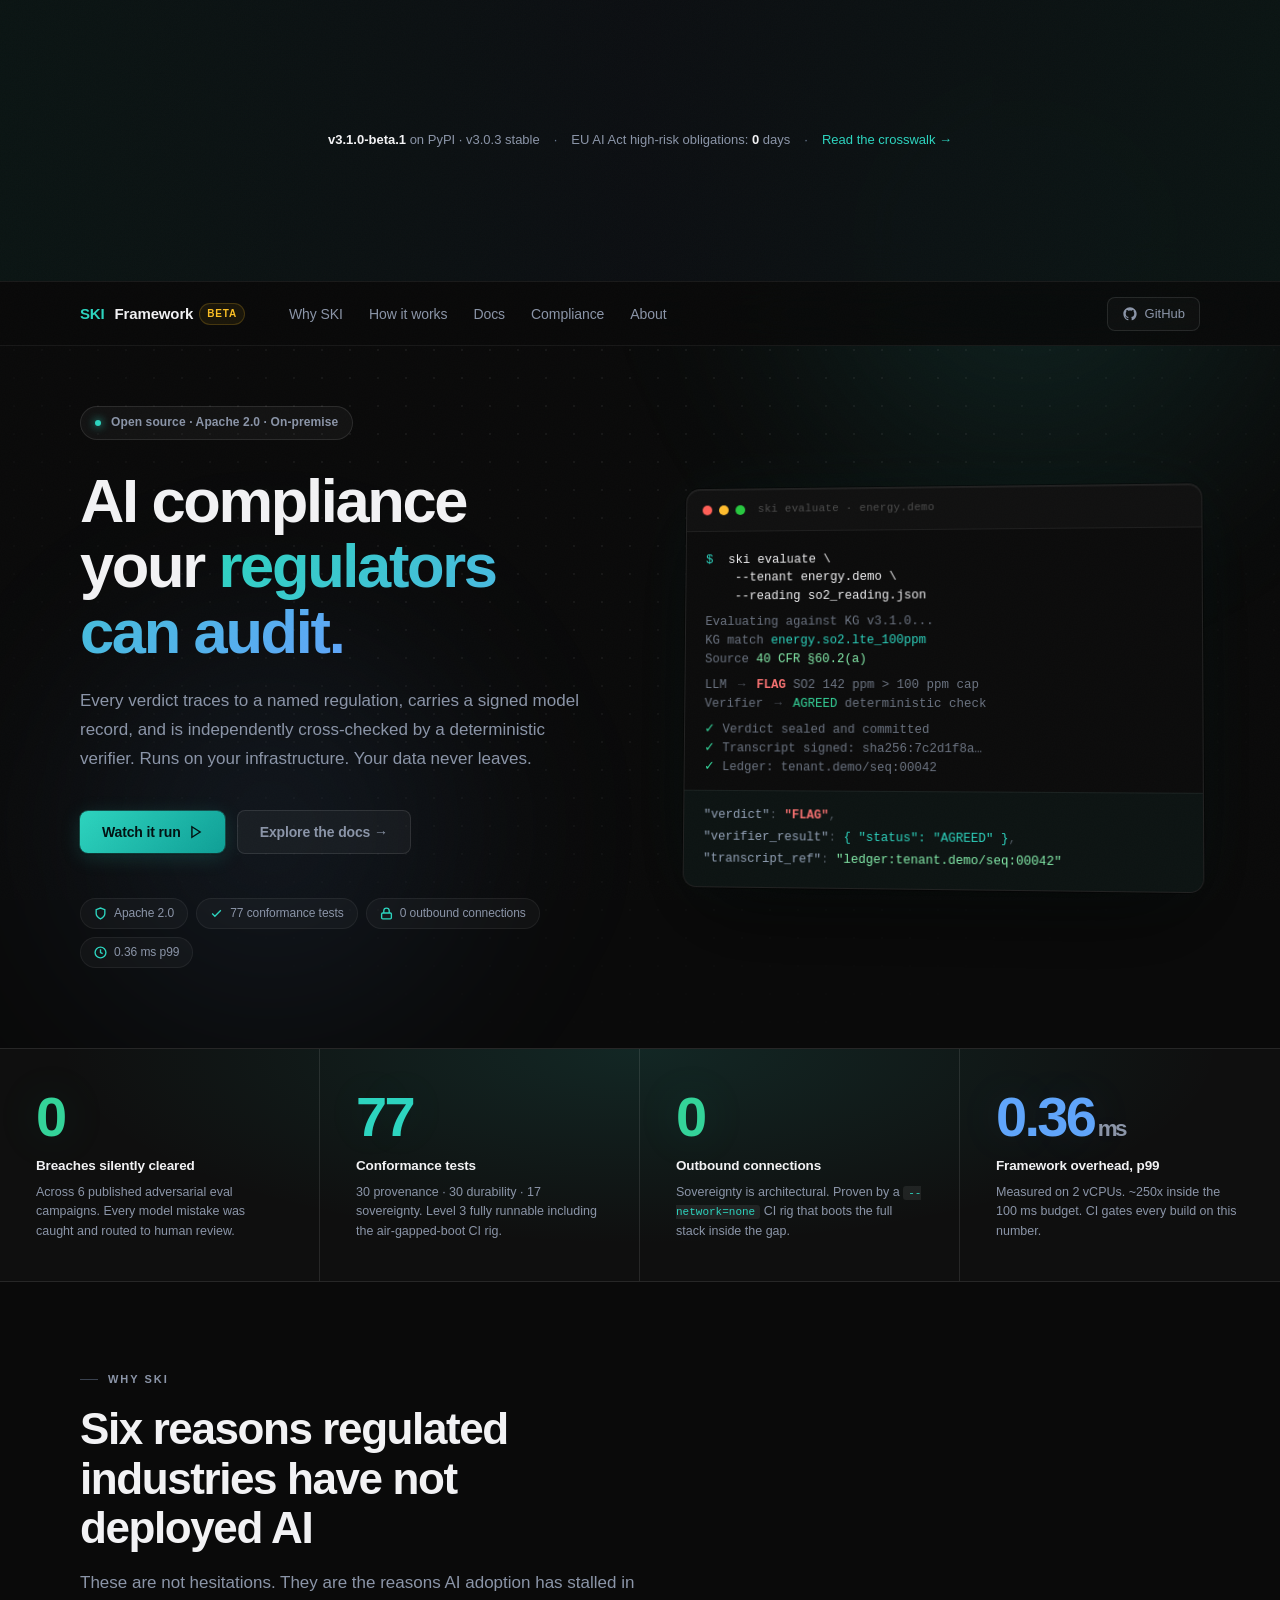
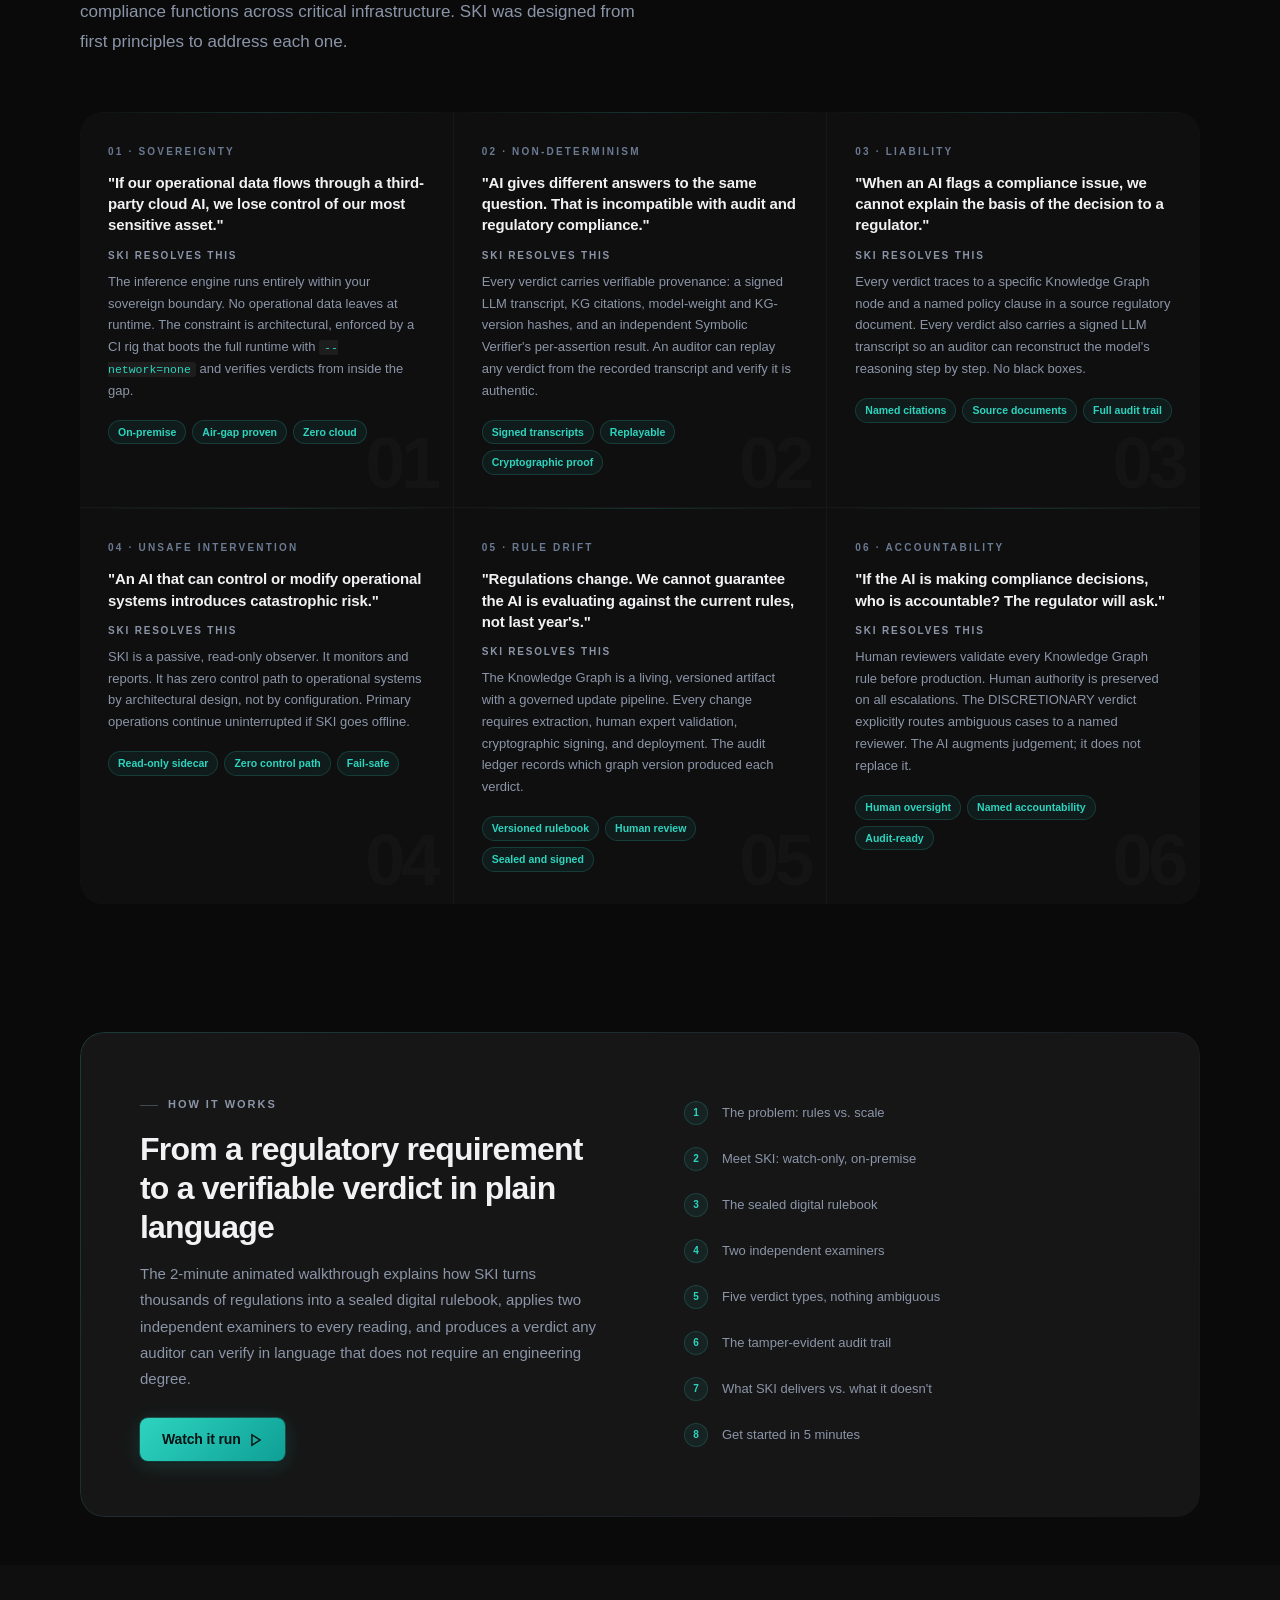
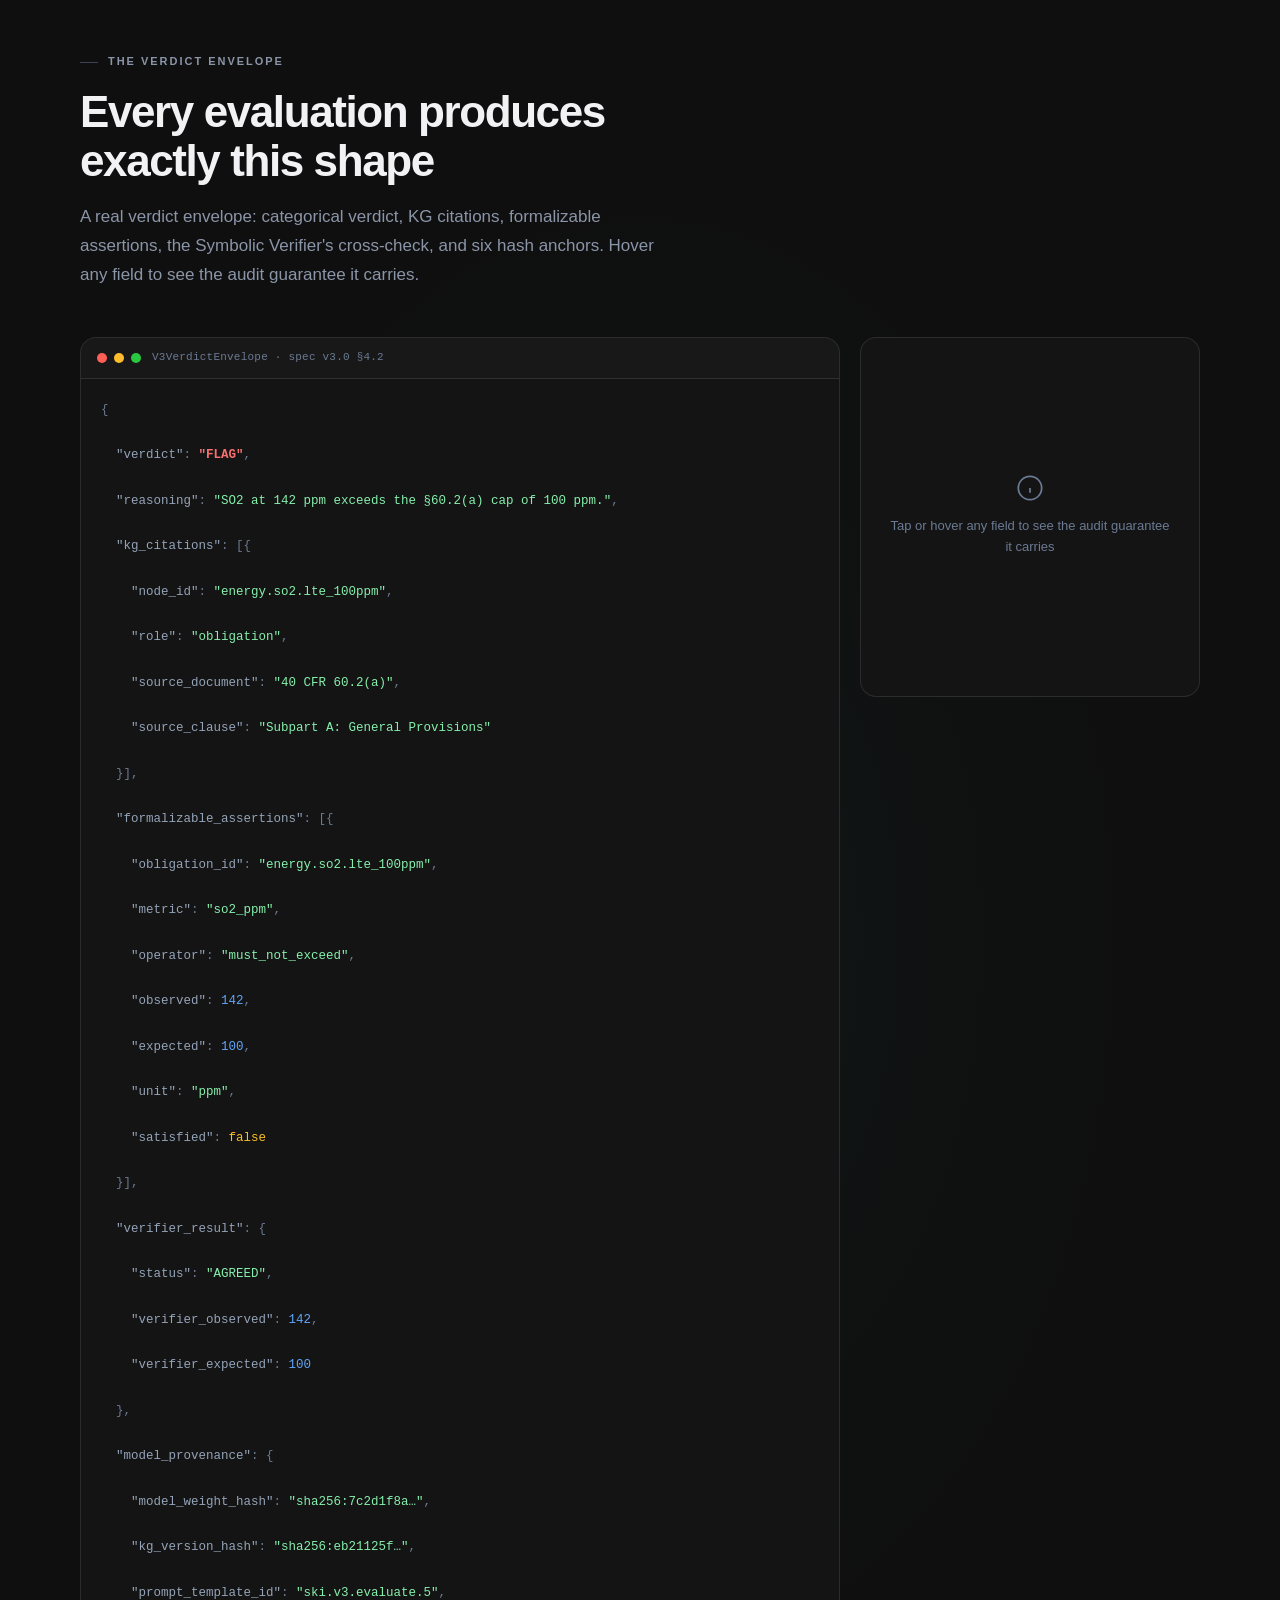
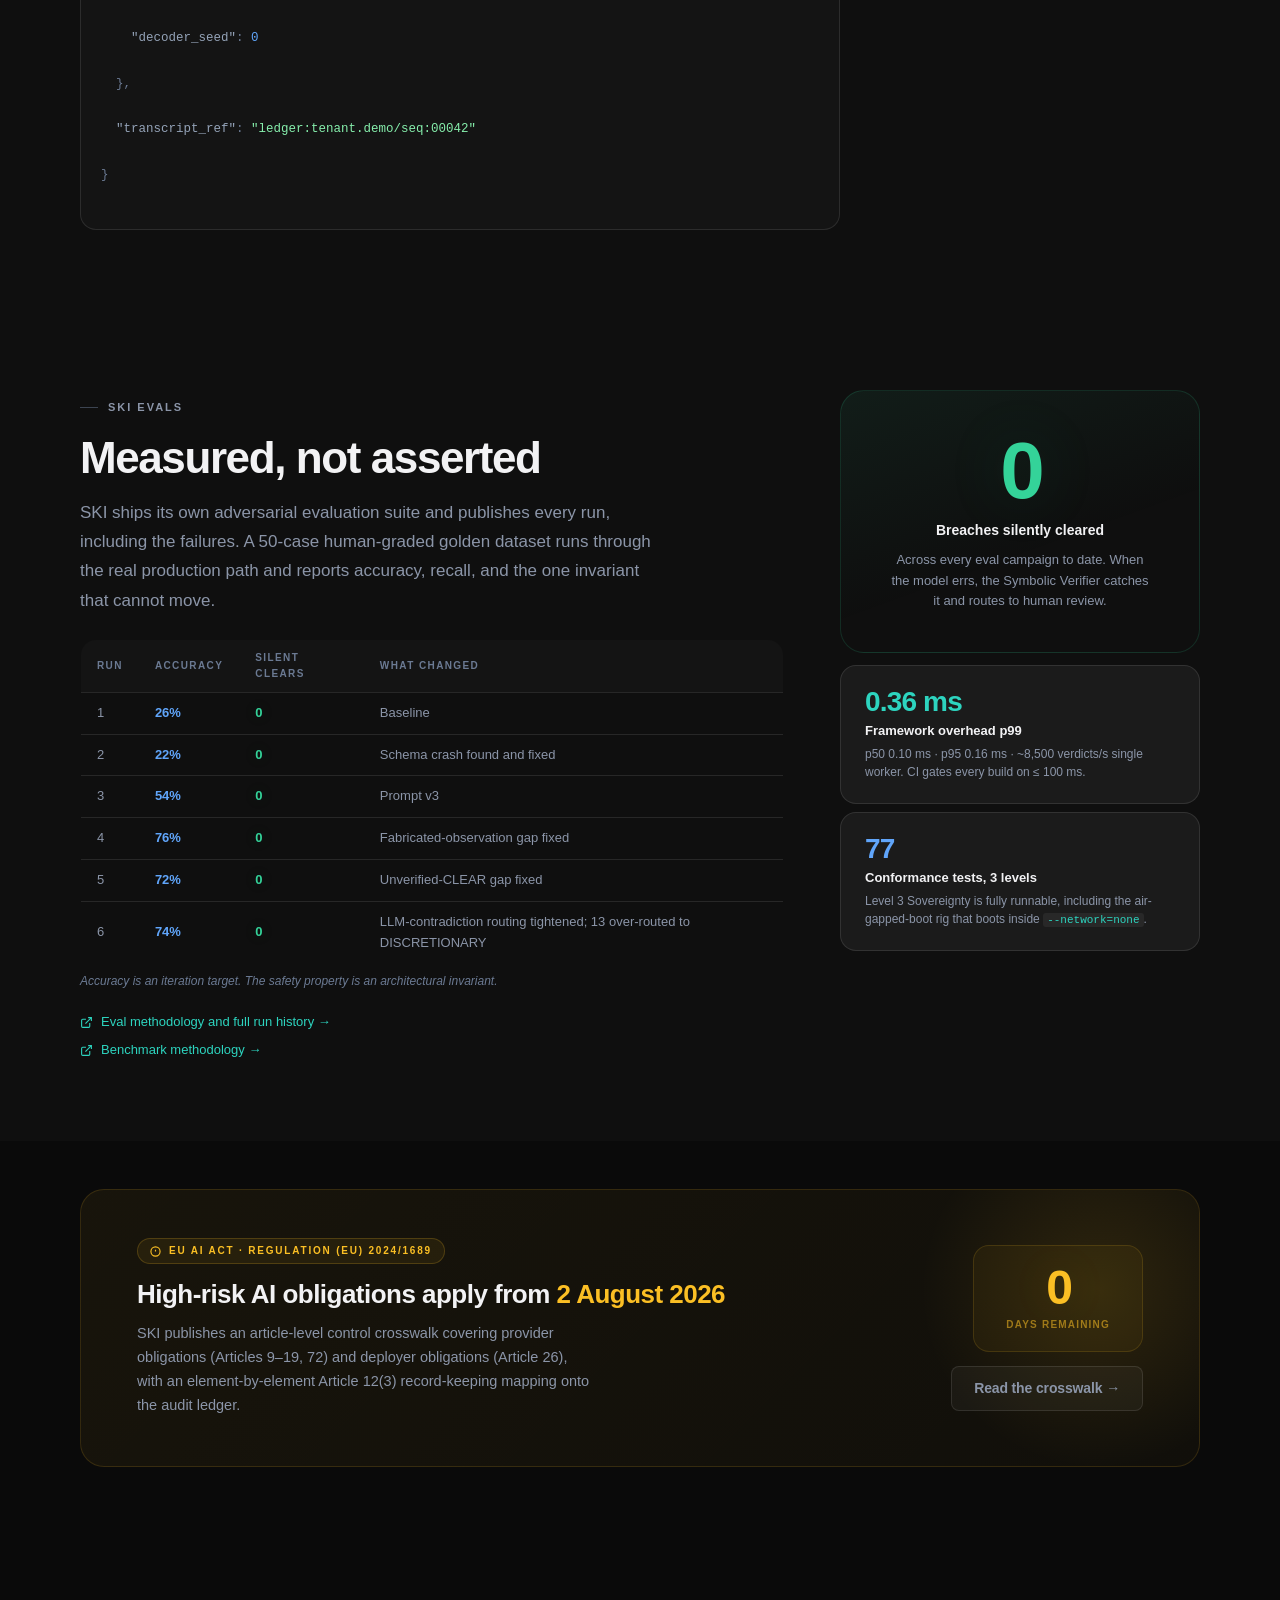
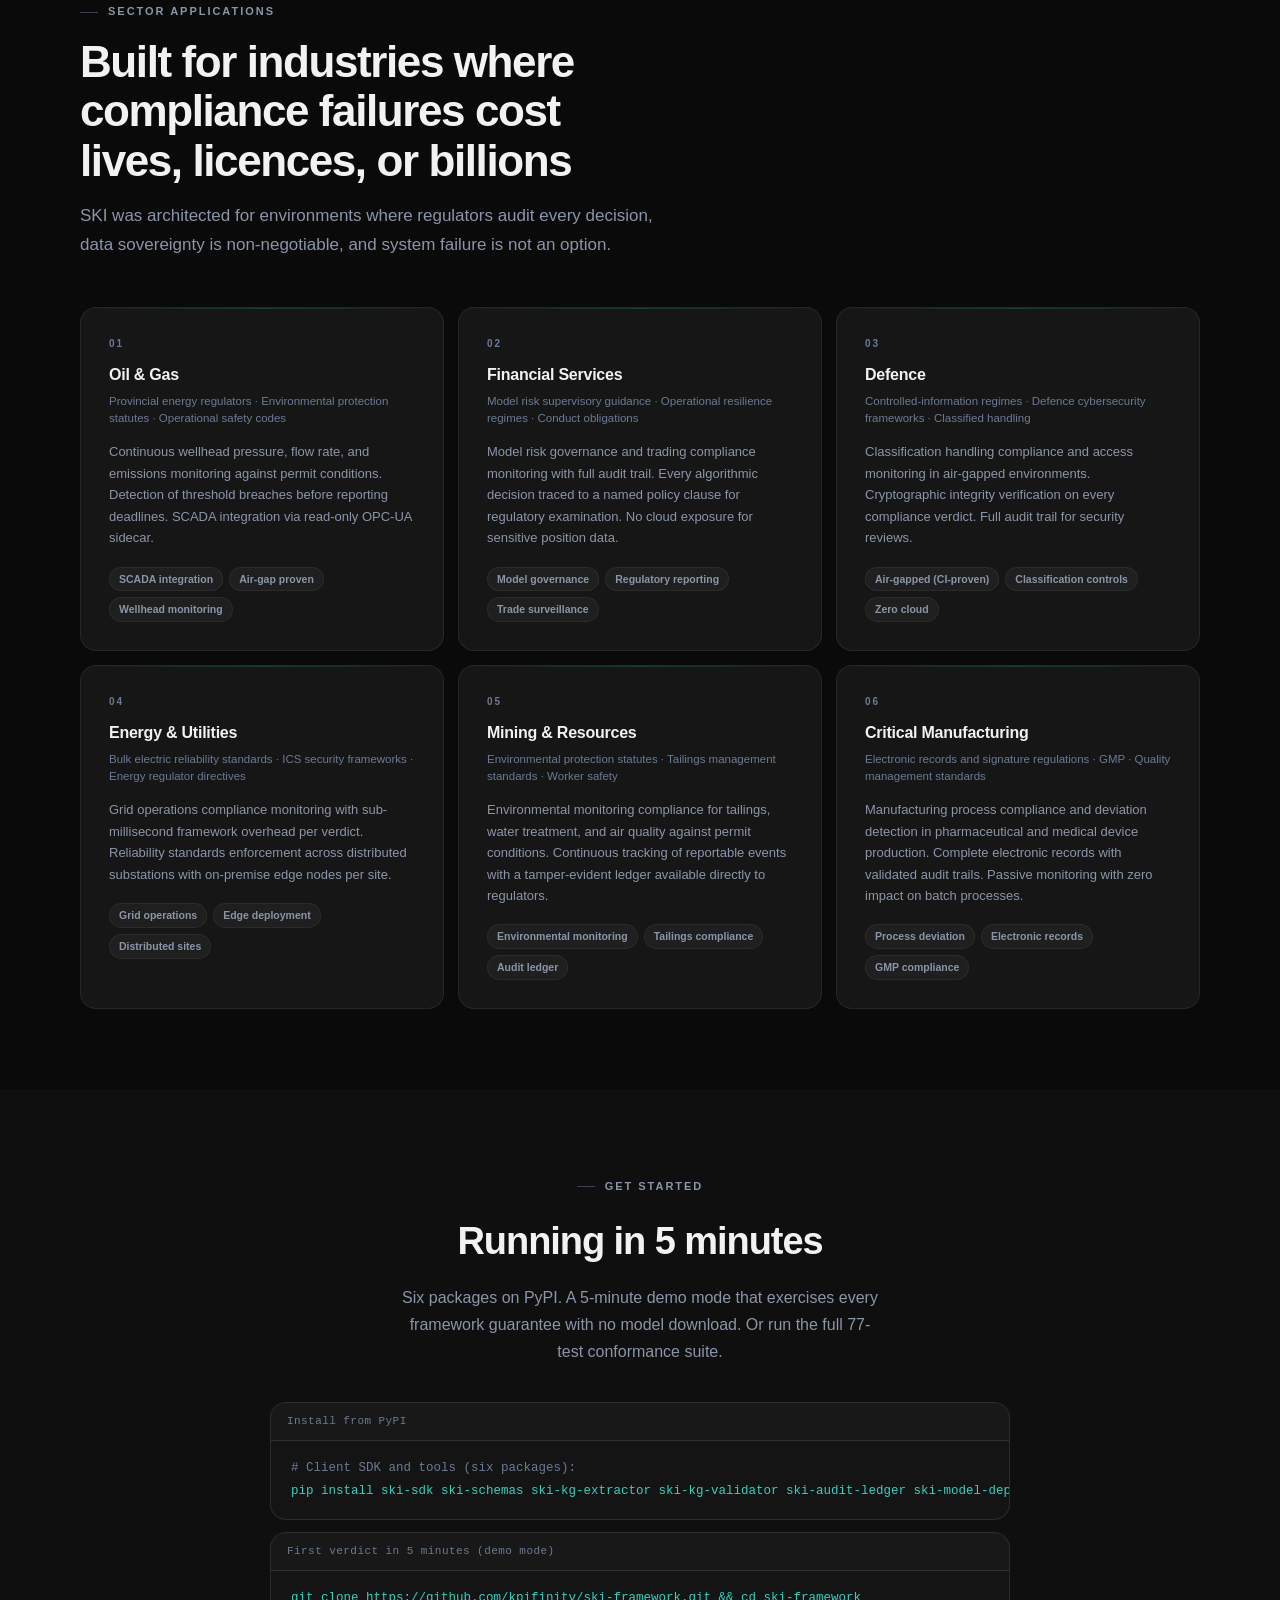
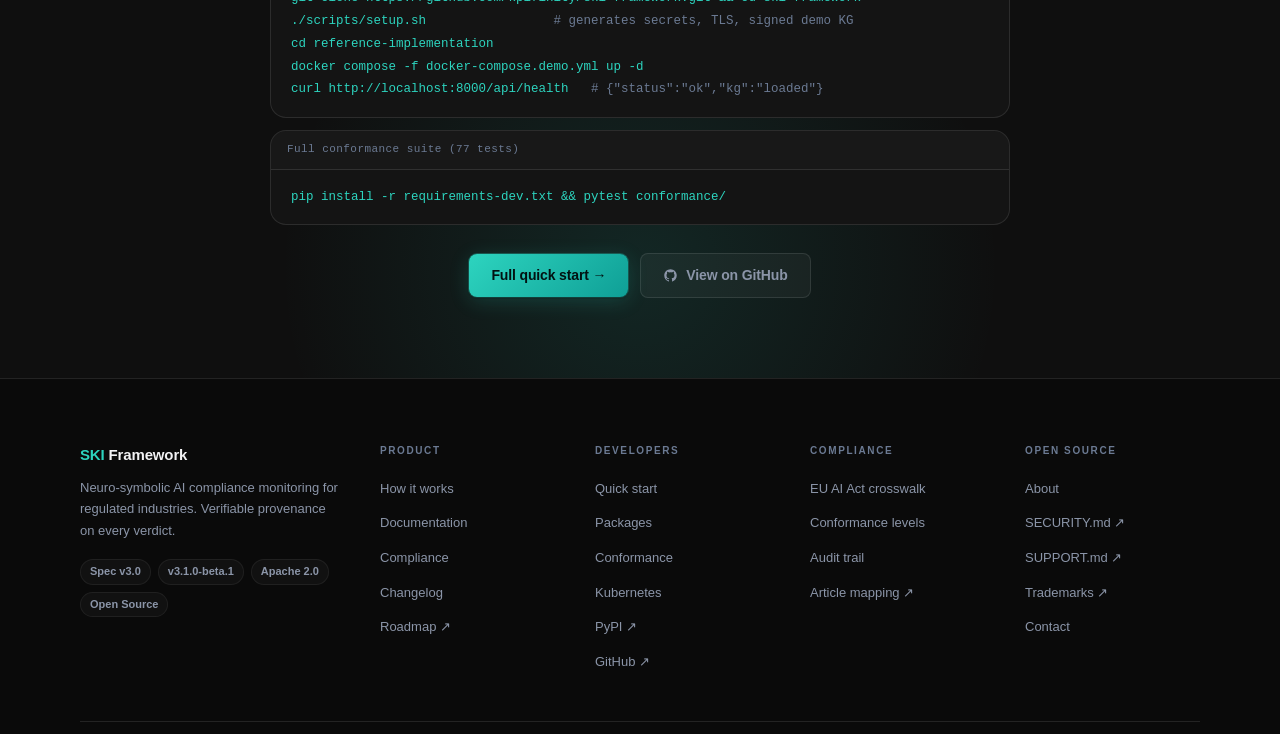
==== index.html @ 4d6c6cea "chore(site): full site refresh 2026-06-16 - Mobile responsiveness: sticky nav, collapsed grids, over" ====
<!DOCTYPE html>
<html lang="en">
<head>
<meta charset="UTF-8">
<meta name="viewport" content="width=device-width, initial-scale=1.0">
<title>SKI Framework · AI Compliance Monitoring Your Regulators Can Audit</title>
<meta name="description" content="SKI gives regulated industries verifiable provenance on every AI verdict. Every decision traces to a named regulation, is independently cross-checked, and is recorded with cryptographic provenance. Open source. No cloud dependency.">
<meta property="og:title" content="SKI Framework · AI Compliance Monitoring Your Regulators Can Audit">
<meta property="og:description" content="Verifiable provenance on every AI verdict. Open source. On-premise. No cloud dependency.">
<meta property="og:type" content="website">
<meta property="og:url" content="https://skiframework.org">
<meta property="og:image" content="https://skiframework.org/assets/images/og.png">
<meta property="og:image:width" content="1200">
<meta property="og:image:height" content="630">
<meta name="twitter:card" content="summary_large_image">
<meta name="twitter:title" content="SKI Framework · AI Compliance Monitoring Your Regulators Can Audit">
<meta name="twitter:description" content="Verifiable provenance on every AI verdict. Open source. On-premise. No cloud dependency.">
<meta name="twitter:image" content="https://skiframework.org/assets/images/og.png">
<link rel="canonical" href="https://skiframework.org/">
<meta name="theme-color" content="#0A0A0A">
<link rel="icon" href="data:image/svg+xml,<svg xmlns='http://www.w3.org/2000/svg' viewBox='0 0 100 100'><rect width='100' height='100' rx='20' fill='%230A0A0A'/><polygon points='50,7 93,50 50,93 7,50' fill='rgba(45,212,191,0.10)' stroke='%232DD4BF' stroke-width='6' stroke-linejoin='round'/><circle cx='50' cy='50' r='19' fill='%232DD4BF'/></svg>">
<link rel="preconnect" href="https://fonts.bunny.net">
<link href="https://fonts.bunny.net/css?family=plus-jakarta-sans:300,400,500,600,700,800,900&display=swap" rel="stylesheet">
<link rel="stylesheet" href="assets/css/styles.css">
<script type="application/ld+json">
{
  "@context": "https://schema.org",
  "@graph": [
    {
      "@type": "WebSite",
      "@id": "https://skiframework.org/#website",
      "url": "https://skiframework.org",
      "name": "SKI Framework",
      "description": "Neuro-symbolic AI compliance monitoring for regulated industries",
      "publisher": { "@id": "https://skiframework.org/#organization" }
    },
    {
      "@type": "Organization",
      "@id": "https://skiframework.org/#organization",
      "name": "KpiFinity Inc.",
      "url": "https://kpifinity.com",
      "email": "hello@skiframework.org",
      "description": "Technology company focused on AI-driven compliance infrastructure for regulated industries.",
      "address": {
        "@type": "PostalAddress",
        "addressLocality": "Calgary",
        "addressRegion": "AB",
        "addressCountry": "CA"
      },
      "sameAs": [
        "https://github.com/kpifinity/ski-framework",
        "https://pypi.org/project/ski-sdk/"
      ]
    },
    {
      "@type": "SoftwareApplication",
      "@id": "https://skiframework.org/#software",
      "name": "SKI Framework",
      "alternateName": "Sovereign Knowledge Intelligence",
      "url": "https://skiframework.org",
      "description": "Neuro-symbolic AI compliance monitoring framework for regulated industries. Every verdict traces to a named regulation, is independently verified by a deterministic Symbolic Verifier, and is recorded with six-anchor cryptographic provenance. On-premise only. Zero outbound connections at runtime.",
      "applicationCategory": "BusinessApplication",
      "applicationSubCategory": "Compliance Monitoring Software",
      "operatingSystem": "Linux",
      "softwareVersion": "3.1.0-beta.1",
      "softwareRequirements": "Docker, Python 3.10+",
      "codeRepository": "https://github.com/kpifinity/ski-framework",
      "downloadUrl": "https://pypi.org/project/ski-sdk/",
      "license": "https://www.apache.org/licenses/LICENSE-2.0",
      "offers": {
        "@type": "Offer",
        "price": "0",
        "priceCurrency": "USD",
        "description": "Open source under Apache 2.0"
      },
      "author": { "@id": "https://skiframework.org/#organization" },
      "maintainer": { "@id": "https://skiframework.org/#organization" },
      "keywords": "AI compliance monitoring, neuro-symbolic AI, EU AI Act compliance, regulated industry AI, on-premise AI, air-gapped AI deployment, cryptographic audit trail, oil and gas compliance monitoring, financial services AI governance, Sovereign Knowledge Intelligence",
      "featureList": [
        "On-premise deployment with zero outbound connections at runtime",
        "CI-proven air-gapped boot with --network=none verification",
        "Neuro-symbolic dual examiner: LLM plus deterministic Symbolic Verifier",
        "Five categorical verdict types: CLEAR, FLAG, DISCRETIONARY, NULL_UNMAPPED, NULL_STALE",
        "Six-anchor cryptographic provenance per verdict (model hash, KG hash, prompt hash, decoder seed, grammar hash)",
        "Tamper-evident append-only audit ledger",
        "LLM-agnostic: Ollama and vLLM backends included",
        "77 conformance tests across three levels",
        "EU AI Act Article 12(3) audit ledger mapping",
        "0.36 ms p99 framework overhead on 2 vCPUs",
        "0 breaches silently cleared across 6 published adversarial eval campaigns"
      ]
    },
    {
      "@type": "WebPage",
      "@id": "https://skiframework.org/#webpage",
      "url": "https://skiframework.org",
      "name": "SKI Framework — AI Compliance Monitoring Your Regulators Can Audit",
      "isPartOf": { "@id": "https://skiframework.org/#website" },
      "about": { "@id": "https://skiframework.org/#software" },
      "breadcrumb": {
        "@type": "BreadcrumbList",
        "itemListElement": [
          { "@type": "ListItem", "position": 1, "item": { "@id": "https://skiframework.org", "name": "Home" } }
        ]
      }
    }
  ]
}
</script>
</head>
<body>
<a href="#main-content" class="skip-link">Skip to main content</a>

<!-- Announcement banner -->
<div class="announce" role="banner">
  <span><strong>v3.1.0-beta.1</strong> on PyPI · v3.0.3 stable</span>
  <span class="announce-sep">·</span>
  <span>EU AI Act high-risk obligations: <strong id="announce-days">48</strong> days</span>
  <span class="announce-sep">·</span>
  <a href="compliance.html#eu-ai-act">Read the crosswalk →</a>
</div>

<!-- Navigation -->
<header>
  <nav class="nav" role="navigation" aria-label="Main navigation">
    <div class="nav-inner">
      <a href="index.html" class="nav-logo" aria-label="SKI Framework home">
        <span class="logo-ski">SKI</span>&nbsp;Framework
        <span class="logo-beta" aria-label="Beta release">beta</span>
      </a>
      <ul class="nav-links" role="list">
        <li><a href="#why">Why SKI</a></li>
        <li><button class="nav-demo-btn" id="nav-demo-trigger" aria-haspopup="dialog">How it works</button></li>
        <li><a href="docs.html">Docs</a></li>
        <li><a href="compliance.html">Compliance</a></li>
        <li><a href="about.html">About</a></li>
      </ul>
      <div class="nav-actions">
        <a href="https://github.com/kpifinity/ski-framework" class="nav-github" target="_blank" rel="noopener" aria-label="View on GitHub">
          <svg width="16" height="16" viewBox="0 0 24 24" fill="currentColor" aria-hidden="true"><path d="M12 2C6.477 2 2 6.477 2 12c0 4.418 2.865 8.166 6.839 9.489.5.092.682-.217.682-.482 0-.237-.009-.866-.013-1.7-2.782.603-3.369-1.342-3.369-1.342-.454-1.155-1.11-1.462-1.11-1.462-.908-.62.069-.608.069-.608 1.003.07 1.531 1.03 1.531 1.03.892 1.529 2.341 1.087 2.91.832.092-.647.35-1.088.636-1.338-2.22-.253-4.555-1.11-4.555-4.943 0-1.091.39-1.984 1.029-2.683-.103-.253-.446-1.27.098-2.647 0 0 .84-.269 2.75 1.025A9.578 9.578 0 0112 6.836c.85.004 1.705.114 2.504.336 1.909-1.294 2.747-1.025 2.747-1.025.546 1.377.203 2.394.1 2.647.64.699 1.028 1.592 1.028 2.683 0 3.842-2.339 4.687-4.566 4.935.359.309.678.919.678 1.852 0 1.336-.012 2.415-.012 2.744 0 .267.18.578.688.48C19.138 20.163 22 16.418 22 12c0-5.523-4.477-10-10-10z"/></svg>
          GitHub
        </a>
        <button class="nav-hamburger" aria-label="Open menu" aria-expanded="false" aria-controls="mobile-nav">
          <span></span><span></span><span></span>
        </button>
      </div>
    </div>
  </nav>
  <div class="nav-mobile" id="mobile-nav" role="dialog" aria-modal="true" aria-label="Mobile navigation">
    <a href="#why">Why SKI</a>
    <button class="nav-demo-btn" id="mobile-demo-trigger" aria-haspopup="dialog">How it works</button>
    <a href="docs.html">Docs</a>
    <a href="compliance.html">Compliance</a>
    <a href="about.html">About</a>
    <a href="https://github.com/kpifinity/ski-framework" target="_blank" rel="noopener">GitHub ↗</a>
  </div>
</header>

<!-- ============================================================
     HERO
     ============================================================ -->
<section class="hero" id="main-content">
  <div class="hero-orb-1" aria-hidden="true"></div>
  <div class="hero-orb-2" aria-hidden="true"></div>
  <div class="hero-inner">

    <!-- Left: copy -->
    <div class="hero-left">
      <div class="hero-eyebrow fade-up">
        <span class="eyebrow-dot" aria-hidden="true"></span>
        Open source · Apache 2.0 · On-premise
      </div>
      <h1 class="fade-up d1">AI compliance<br>your <em>regulators<br>can audit.</em></h1>
      <p class="hero-sub fade-up d2">
        Every verdict traces to a named regulation, carries a signed model record,
        and is independently cross-checked by a deterministic verifier.
        Runs on your infrastructure. Your data never leaves.
      </p>
      <div class="hero-ctas fade-up d3">
        <button class="btn btn-primary" id="hero-demo-trigger" aria-haspopup="dialog">
          Watch it run
          <svg width="14" height="14" viewBox="0 0 24 24" fill="none" stroke="currentColor" stroke-width="2.5" aria-hidden="true"><path d="M5 3l14 9-14 9V3z"/></svg>
        </button>
        <a href="docs.html#quick-start" class="btn btn-secondary">Explore the docs →</a>
      </div>
      <div class="hero-trust fade-up d3">
        <div class="trust-item">
          <svg width="13" height="13" viewBox="0 0 24 24" fill="none" stroke="currentColor" stroke-width="2.5" aria-hidden="true"><path d="M12 22s8-4 8-10V5l-8-3-8 3v7c0 6 8 10 8 10z"/></svg>
          Apache 2.0
        </div>
        <div class="trust-item">
          <svg width="13" height="13" viewBox="0 0 24 24" fill="none" stroke="currentColor" stroke-width="2.5" aria-hidden="true"><polyline points="20 6 9 17 4 12"/></svg>
          77 conformance tests
        </div>
        <div class="trust-item">
          <svg width="13" height="13" viewBox="0 0 24 24" fill="none" stroke="currentColor" stroke-width="2.5" aria-hidden="true"><rect x="3" y="11" width="18" height="11" rx="2"/><path d="M7 11V7a5 5 0 0110 0v4"/></svg>
          0 outbound connections
        </div>
        <div class="trust-item">
          <svg width="13" height="13" viewBox="0 0 24 24" fill="none" stroke="currentColor" stroke-width="2.5" aria-hidden="true"><circle cx="12" cy="12" r="10"/><path d="M12 6v6l4 2"/></svg>
          0.36 ms p99
        </div>
      </div>
    </div>

    <!-- Right: live terminal mockup -->
    <div class="hero-right fade-up d2" aria-hidden="true">
      <div class="hero-terminal">
        <div class="term-bar">
          <span class="term-dot r"></span>
          <span class="term-dot y"></span>
          <span class="term-dot g"></span>
          <span class="term-title">ski evaluate · energy.demo</span>
        </div>
        <div class="term-body">
          <span class="t-line"><span class="t-prompt">$</span> <span class="t-cmd">ski evaluate \</span></span>
          <span class="t-line">&nbsp;&nbsp;&nbsp;&nbsp;<span class="t-cmd">--tenant energy.demo \</span></span>
          <span class="t-line">&nbsp;&nbsp;&nbsp;&nbsp;<span class="t-cmd">--reading so2_reading.json</span></span>
          <span class="t-blank"></span>
          <span class="t-line"><span class="t-dim">  Evaluating against KG v3.1.0...</span></span>
          <span class="t-line"><span class="t-dim">  KG match  </span><span class="t-teal">energy.so2.lte_100ppm</span></span>
          <span class="t-line"><span class="t-dim">  Source    </span><span class="t-str">40 CFR §60.2(a)</span></span>
          <span class="t-blank"></span>
          <span class="t-line"><span class="t-dim">  LLM       </span><span class="t-arr">→</span><span class="t-flag"> FLAG</span><span class="t-dim">  SO2 142 ppm &gt; 100 ppm cap</span></span>
          <span class="t-line"><span class="t-dim">  Verifier  </span><span class="t-arr">→</span><span class="t-ok"> AGREED</span><span class="t-dim"> deterministic check</span></span>
          <span class="t-blank"></span>
          <span class="t-line"><span class="t-ok">✓</span><span class="t-dim"> Verdict sealed and committed</span></span>
          <span class="t-line"><span class="t-ok">✓</span><span class="t-dim"> Transcript signed: sha256:7c2d1f8a…</span></span>
          <span class="t-line"><span class="t-ok">✓</span><span class="t-dim"> Ledger: tenant.demo/seq:00042</span></span>
        </div>
        <div class="term-verdict">
          <span class="tv-line"><span class="tv-key">"verdict"</span><span class="tv-punc">:&nbsp;</span><span class="tv-flag">"FLAG"</span><span class="tv-punc">,</span></span>
          <span class="tv-line"><span class="tv-key">"verifier_result"</span><span class="tv-punc">:&nbsp;</span><span class="tv-obj">{ "status": "AGREED" }</span><span class="tv-punc">,</span></span>
          <span class="tv-line"><span class="tv-key">"transcript_ref"</span><span class="tv-punc">:&nbsp;</span><span class="tv-str">"ledger:tenant.demo/seq:00042"</span></span>
        </div>
      </div>
    </div>

  </div>
</section>

<!-- ============================================================
     STATS BAND
     ============================================================ -->
<section class="stats" aria-label="Key metrics">
  <div class="stats-grid">
    <div class="stat-item" data-reveal data-delay="1">
      <span class="stat-num c-green">0</span>
      <div class="stat-label">Breaches silently cleared</div>
      <div class="stat-desc">Across 6 published adversarial eval campaigns. Every model mistake was caught and routed to human review.</div>
    </div>
    <div class="stat-item" data-reveal data-delay="2">
      <span class="stat-num c-teal">77</span>
      <div class="stat-label">Conformance tests</div>
      <div class="stat-desc">30 provenance · 30 durability · 17 sovereignty. Level 3 fully runnable including the air-gapped-boot CI rig.</div>
    </div>
    <div class="stat-item" data-reveal data-delay="3">
      <span class="stat-num c-green">0</span>
      <div class="stat-label">Outbound connections</div>
      <div class="stat-desc">Sovereignty is architectural. Proven by a <code>--network=none</code> CI rig that boots the full stack inside the gap.</div>
    </div>
    <div class="stat-item" data-reveal data-delay="4">
      <span class="stat-num c-blue">0.36<span style="font-size:0.4em;font-weight:700;color:var(--text-2)"> ms</span></span>
      <div class="stat-label">Framework overhead, p99</div>
      <div class="stat-desc">Measured on 2 vCPUs. ~250x inside the 100 ms budget. CI gates every build on this number.</div>
    </div>
  </div>
</section>

<!-- ============================================================
     PROBLEM SECTION
     ============================================================ -->
<section class="section" id="why">
  <div class="container">
    <div class="section-label" data-reveal>Why SKI</div>
    <h2 class="section-title" data-reveal data-delay="1">Six reasons regulated industries have not deployed AI</h2>
    <p class="section-sub" data-reveal data-delay="2">These are not hesitations. They are the reasons AI adoption has stalled in compliance functions across critical infrastructure. SKI was designed from first principles to address each one.</p>
    <div class="problems-grid" role="list">

      <div class="problem-card" data-reveal data-delay="1" role="listitem" data-num="01">
        <div class="problem-num">01 · SOVEREIGNTY</div>
        <div class="problem-q">"If our operational data flows through a third-party cloud AI, we lose control of our most sensitive asset."</div>
        <div class="problem-a-label">SKI resolves this</div>
        <p class="problem-a">The inference engine runs entirely within your sovereign boundary. No operational data leaves at runtime. The constraint is architectural, enforced by a CI rig that boots the full runtime with <code>--network=none</code> and verifies verdicts from inside the gap.</p>
        <div class="problem-tags">
          <span class="problem-tag">On-premise</span>
          <span class="problem-tag">Air-gap proven</span>
          <span class="problem-tag">Zero cloud</span>
        </div>
      </div>

      <div class="problem-card" data-reveal data-delay="2" role="listitem" data-num="02">
        <div class="problem-num">02 · NON-DETERMINISM</div>
        <div class="problem-q">"AI gives different answers to the same question. That is incompatible with audit and regulatory compliance."</div>
        <div class="problem-a-label">SKI resolves this</div>
        <p class="problem-a">Every verdict carries verifiable provenance: a signed LLM transcript, KG citations, model-weight and KG-version hashes, and an independent Symbolic Verifier's per-assertion result. An auditor can replay any verdict from the recorded transcript and verify it is authentic.</p>
        <div class="problem-tags">
          <span class="problem-tag">Signed transcripts</span>
          <span class="problem-tag">Replayable</span>
          <span class="problem-tag">Cryptographic proof</span>
        </div>
      </div>

      <div class="problem-card" data-reveal data-delay="3" role="listitem" data-num="03">
        <div class="problem-num">03 · LIABILITY</div>
        <div class="problem-q">"When an AI flags a compliance issue, we cannot explain the basis of the decision to a regulator."</div>
        <div class="problem-a-label">SKI resolves this</div>
        <p class="problem-a">Every verdict traces to a specific Knowledge Graph node and a named policy clause in a source regulatory document. Every verdict also carries a signed LLM transcript so an auditor can reconstruct the model's reasoning step by step. No black boxes.</p>
        <div class="problem-tags">
          <span class="problem-tag">Named citations</span>
          <span class="problem-tag">Source documents</span>
          <span class="problem-tag">Full audit trail</span>
        </div>
      </div>

      <div class="problem-card" data-reveal data-delay="4" role="listitem" data-num="04">
        <div class="problem-num">04 · UNSAFE INTERVENTION</div>
        <div class="problem-q">"An AI that can control or modify operational systems introduces catastrophic risk."</div>
        <div class="problem-a-label">SKI resolves this</div>
        <p class="problem-a">SKI is a passive, read-only observer. It monitors and reports. It has zero control path to operational systems by architectural design, not by configuration. Primary operations continue uninterrupted if SKI goes offline.</p>
        <div class="problem-tags">
          <span class="problem-tag">Read-only sidecar</span>
          <span class="problem-tag">Zero control path</span>
          <span class="problem-tag">Fail-safe</span>
        </div>
      </div>

      <div class="problem-card" data-reveal data-delay="1" role="listitem" data-num="05">
        <div class="problem-num">05 · RULE DRIFT</div>
        <div class="problem-q">"Regulations change. We cannot guarantee the AI is evaluating against the current rules, not last year's."</div>
        <div class="problem-a-label">SKI resolves this</div>
        <p class="problem-a">The Knowledge Graph is a living, versioned artifact with a governed update pipeline. Every change requires extraction, human expert validation, cryptographic signing, and deployment. The audit ledger records which graph version produced each verdict.</p>
        <div class="problem-tags">
          <span class="problem-tag">Versioned rulebook</span>
          <span class="problem-tag">Human review</span>
          <span class="problem-tag">Sealed and signed</span>
        </div>
      </div>

      <div class="problem-card" data-reveal data-delay="2" role="listitem" data-num="06">
        <div class="problem-num">06 · ACCOUNTABILITY</div>
        <div class="problem-q">"If the AI is making compliance decisions, who is accountable? The regulator will ask."</div>
        <div class="problem-a-label">SKI resolves this</div>
        <p class="problem-a">Human reviewers validate every Knowledge Graph rule before production. Human authority is preserved on all escalations. The DISCRETIONARY verdict explicitly routes ambiguous cases to a named reviewer. The AI augments judgement; it does not replace it.</p>
        <div class="problem-tags">
          <span class="problem-tag">Human oversight</span>
          <span class="problem-tag">Named accountability</span>
          <span class="problem-tag">Audit-ready</span>
        </div>
      </div>

    </div>
  </div>
</section>

<!-- ============================================================
     HOW IT WORKS TEASER
     ============================================================ -->
<section class="section-sm">
  <div class="container">
    <div class="how-teaser">
      <div class="how-teaser-text">
        <div class="section-label">How it works</div>
        <h2>From a regulatory requirement to a verifiable verdict in plain language</h2>
        <p>The 2-minute animated walkthrough explains how SKI turns thousands of regulations into a sealed digital rulebook, applies two independent examiners to every reading, and produces a verdict any auditor can verify in language that does not require an engineering degree.</p>
        <button class="btn btn-primary" id="section-demo-trigger" aria-haspopup="dialog">
          Watch it run
          <svg width="14" height="14" viewBox="0 0 24 24" fill="none" stroke="currentColor" stroke-width="2.5" aria-hidden="true"><path d="M5 3l14 9-14 9V3z"/></svg>
        </button>
      </div>
      <div class="how-steps" aria-label="8-step walkthrough overview">
        <div class="how-step"><div class="how-step-n" aria-hidden="true">1</div> The problem: rules vs. scale</div>
        <div class="how-step"><div class="how-step-n" aria-hidden="true">2</div> Meet SKI: watch-only, on-premise</div>
        <div class="how-step"><div class="how-step-n" aria-hidden="true">3</div> The sealed digital rulebook</div>
        <div class="how-step"><div class="how-step-n" aria-hidden="true">4</div> Two independent examiners</div>
        <div class="how-step"><div class="how-step-n" aria-hidden="true">5</div> Five verdict types, nothing ambiguous</div>
        <div class="how-step"><div class="how-step-n" aria-hidden="true">6</div> The tamper-evident audit trail</div>
        <div class="how-step"><div class="how-step-n" aria-hidden="true">7</div> What SKI delivers vs. what it doesn't</div>
        <div class="how-step"><div class="how-step-n" aria-hidden="true">8</div> Get started in 5 minutes</div>
      </div>
    </div>
  </div>
</section>

<!-- ============================================================
     VERDICT ENVELOPE DEMO
     ============================================================ -->
<section class="section envelope" id="envelope">
  <div class="container">
    <div class="section-label" data-reveal>The verdict envelope</div>
    <h2 class="section-title" data-reveal data-delay="1">Every evaluation produces exactly this shape</h2>
    <p class="section-sub" style="margin-bottom:48px">A real verdict envelope: categorical verdict, KG citations, formalizable assertions, the Symbolic Verifier's cross-check, and six hash anchors. Hover any field to see the audit guarantee it carries.</p>

    <div class="envelope-inner">
      <div class="envelope-code" role="region" aria-label="Interactive verdict envelope. Hover fields for details.">
        <div class="envelope-code-header">
          <div class="env-dot env-dot-r" aria-hidden="true"></div>
          <div class="env-dot env-dot-y" aria-hidden="true"></div>
          <div class="env-dot env-dot-g" aria-hidden="true"></div>
          <span class="envelope-code-title">V3VerdictEnvelope · spec v3.0 §4.2</span>
        </div>
        <pre role="presentation"><code
><span class="ef" data-field="verdict"><span class="punct">{</span></span>
<span class="ef" data-field="verdict">  <span class="k">"verdict"</span><span class="punct">:</span> <span class="v-flag">"FLAG"</span><span class="punct">,</span></span>
<span class="ef" data-field="reasoning">  <span class="k">"reasoning"</span><span class="punct">:</span> <span class="v-str">"SO2 at 142 ppm exceeds the §60.2(a) cap of 100 ppm."</span><span class="punct">,</span></span>
<span class="ef" data-field="kg_citations">  <span class="k">"kg_citations"</span><span class="punct">:</span> <span class="punct">[{</span></span>
<span class="ef" data-field="kg_citations">    <span class="k">"node_id"</span><span class="punct">:</span> <span class="v-str">"energy.so2.lte_100ppm"</span><span class="punct">,</span></span>
<span class="ef" data-field="kg_citations">    <span class="k">"role"</span><span class="punct">:</span> <span class="v-str">"obligation"</span><span class="punct">,</span></span>
<span class="ef" data-field="kg_citations">    <span class="k">"source_document"</span><span class="punct">:</span> <span class="v-str">"40 CFR 60.2(a)"</span><span class="punct">,</span></span>
<span class="ef" data-field="kg_citations">    <span class="k">"source_clause"</span><span class="punct">:</span> <span class="v-str">"Subpart A: General Provisions"</span></span>
<span class="ef" data-field="kg_citations">  <span class="punct">}],</span></span>
<span class="ef" data-field="formalizable_assertions">  <span class="k">"formalizable_assertions"</span><span class="punct">:</span> <span class="punct">[{</span></span>
<span class="ef" data-field="formalizable_assertions">    <span class="k">"obligation_id"</span><span class="punct">:</span> <span class="v-str">"energy.so2.lte_100ppm"</span><span class="punct">,</span></span>
<span class="ef" data-field="formalizable_assertions">    <span class="k">"metric"</span><span class="punct">:</span> <span class="v-str">"so2_ppm"</span><span class="punct">,</span></span>
<span class="ef" data-field="formalizable_assertions">    <span class="k">"operator"</span><span class="punct">:</span> <span class="v-str">"must_not_exceed"</span><span class="punct">,</span></span>
<span class="ef" data-field="formalizable_assertions">    <span class="k">"observed"</span><span class="punct">:</span> <span class="v-num">142</span><span class="punct">,</span></span>
<span class="ef" data-field="formalizable_assertions">    <span class="k">"expected"</span><span class="punct">:</span> <span class="v-num">100</span><span class="punct">,</span></span>
<span class="ef" data-field="formalizable_assertions">    <span class="k">"unit"</span><span class="punct">:</span> <span class="v-str">"ppm"</span><span class="punct">,</span></span>
<span class="ef" data-field="formalizable_assertions">    <span class="k">"satisfied"</span><span class="punct">:</span> <span class="v-bool">false</span></span>
<span class="ef" data-field="formalizable_assertions">  <span class="punct">}],</span></span>
<span class="ef" data-field="verifier_result">  <span class="k">"verifier_result"</span><span class="punct">:</span> <span class="punct">{</span></span>
<span class="ef" data-field="verifier_result">    <span class="k">"status"</span><span class="punct">:</span> <span class="v-str">"AGREED"</span><span class="punct">,</span></span>
<span class="ef" data-field="verifier_result">    <span class="k">"verifier_observed"</span><span class="punct">:</span> <span class="v-num">142</span><span class="punct">,</span></span>
<span class="ef" data-field="verifier_result">    <span class="k">"verifier_expected"</span><span class="punct">:</span> <span class="v-num">100</span></span>
<span class="ef" data-field="verifier_result">  <span class="punct">},</span></span>
<span class="ef" data-field="model_provenance">  <span class="k">"model_provenance"</span><span class="punct">:</span> <span class="punct">{</span></span>
<span class="ef" data-field="model_provenance">    <span class="k">"model_weight_hash"</span><span class="punct">:</span> <span class="v-str">"sha256:7c2d1f8a…"</span><span class="punct">,</span></span>
<span class="ef" data-field="model_provenance">    <span class="k">"kg_version_hash"</span><span class="punct">:</span> <span class="v-str">"sha256:eb21125f…"</span><span class="punct">,</span></span>
<span class="ef" data-field="model_provenance">    <span class="k">"prompt_template_id"</span><span class="punct">:</span> <span class="v-str">"ski.v3.evaluate.5"</span><span class="punct">,</span></span>
<span class="ef" data-field="model_provenance">    <span class="k">"decoder_seed"</span><span class="punct">:</span> <span class="v-num">0</span></span>
<span class="ef" data-field="model_provenance">  <span class="punct">},</span></span>
<span class="ef" data-field="transcript_ref">  <span class="k">"transcript_ref"</span><span class="punct">:</span> <span class="v-str">"ledger:tenant.demo/seq:00042"</span></span>
<span class="ef"><span class="punct">}</span></span>
</code></pre>
      </div>

      <div class="envelope-panel">
        <div class="envelope-panel-inner">
          <div class="envelope-panel-default" aria-live="polite">
            <svg width="28" height="28" viewBox="0 0 24 24" fill="none" stroke="currentColor" stroke-width="1.5" style="color:var(--text-3)" aria-hidden="true"><circle cx="12" cy="12" r="10"/><path d="M12 16v-4m0-4h.01"/></svg>
            <span>Tap or hover any field to see the audit guarantee it carries</span>
          </div>
        </div>
      </div>
    </div>
  </div>
</section>

<!-- ============================================================
     MEASURED, NOT ASSERTED
     ============================================================ -->
<section class="section measured" id="measured">
  <div class="container">
    <div class="measured-grid">
      <div class="measured-text">
        <div class="section-label" data-reveal>SKI Evals</div>
        <h2 class="section-title" data-reveal data-delay="1">Measured, not asserted</h2>
        <p class="section-sub">SKI ships its own adversarial evaluation suite and publishes every run, including the failures. A 50-case human-graded golden dataset runs through the real production path and reports accuracy, recall, and the one invariant that cannot move.</p>
        <table class="eval-table" aria-label="Evaluation campaign results">
          <thead>
            <tr>
              <th>Run</th>
              <th>Accuracy</th>
              <th>Silent clears</th>
              <th>What changed</th>
            </tr>
          </thead>
          <tbody>
            <tr><td>1</td><td class="acc">26%</td><td class="zero">0</td><td class="fix">Baseline</td></tr>
            <tr><td>2</td><td class="acc">22%</td><td class="zero">0</td><td class="fix">Schema crash found and fixed</td></tr>
            <tr><td>3</td><td class="acc">54%</td><td class="zero">0</td><td class="fix">Prompt v3</td></tr>
            <tr><td>4</td><td class="acc">76%</td><td class="zero">0</td><td class="fix">Fabricated-observation gap fixed</td></tr>
            <tr><td>5</td><td class="acc">72%</td><td class="zero">0</td><td class="fix">Unverified-CLEAR gap fixed</td></tr>
            <tr><td>6</td><td class="acc">74%</td><td class="zero">0</td><td class="fix">LLM-contradiction routing tightened; 13 over-routed to DISCRETIONARY</td></tr>
          </tbody>
        </table>
        <p style="font-size:12px;color:var(--text-3);margin-top:8px;font-style:italic;">Accuracy is an iteration target. The safety property is an architectural invariant.</p>
        <div class="mlinks">
          <a href="https://github.com/kpifinity/ski-framework/blob/main/docs/evals.md" target="_blank" rel="noopener" class="mlink">
            <svg width="13" height="13" viewBox="0 0 24 24" fill="none" stroke="currentColor" stroke-width="2" aria-hidden="true"><path d="M18 13v6a2 2 0 01-2 2H5a2 2 0 01-2-2V8a2 2 0 012-2h6"/><polyline points="15 3 21 3 21 9"/><line x1="10" y1="14" x2="21" y2="3"/></svg>
            Eval methodology and full run history →
          </a>
          <a href="https://github.com/kpifinity/ski-framework/blob/main/docs/benchmarks.md" target="_blank" rel="noopener" class="mlink">
            <svg width="13" height="13" viewBox="0 0 24 24" fill="none" stroke="currentColor" stroke-width="2" aria-hidden="true"><path d="M18 13v6a2 2 0 01-2 2H5a2 2 0 01-2-2V8a2 2 0 012-2h6"/><polyline points="15 3 21 3 21 9"/><line x1="10" y1="14" x2="21" y2="3"/></svg>
            Benchmark methodology →
          </a>
        </div>
      </div>
      <div class="measured-right">
        <div class="measured-hero">
          <div class="measured-hero-num">0</div>
          <div class="measured-hero-label">Breaches silently cleared</div>
          <p style="font-size:13px;color:var(--text-2);line-height:1.6;max-width:260px;margin:0 auto">Across every eval campaign to date. When the model errs, the Symbolic Verifier catches it and routes to human review.</p>
        </div>
        <div class="measured-stat">
          <div class="num" style="color:var(--teal)">0.36 ms</div>
          <div class="label">Framework overhead p99</div>
          <div class="sub">p50 0.10 ms · p95 0.16 ms · ~8,500 verdicts/s single worker. CI gates every build on ≤ 100 ms.</div>
        </div>
        <div class="measured-stat">
          <div class="num" style="color:var(--blue)">77</div>
          <div class="label">Conformance tests, 3 levels</div>
          <div class="sub">Level 3 Sovereignty is fully runnable, including the air-gapped-boot rig that boots inside <code>--network=none</code>.</div>
        </div>
      </div>
    </div>
  </div>
</section>

<!-- ============================================================
     EU AI ACT BANNER
     ============================================================ -->
<section class="section-sm">
  <div class="container">
    <div class="euai" role="complementary" aria-label="EU AI Act deadline">
      <div class="euai-left">
        <div class="euai-badge">
          <svg width="11" height="11" viewBox="0 0 24 24" fill="none" stroke="currentColor" stroke-width="2.5" aria-hidden="true"><circle cx="12" cy="12" r="10"/><path d="M12 8v4m0 4h.01"/></svg>
          EU AI Act · Regulation (EU) 2024/1689
        </div>
        <h3>High-risk AI obligations apply from <strong>2 August 2026</strong></h3>
        <p>SKI publishes an article-level control crosswalk covering provider obligations (Articles 9–19, 72) and deployer obligations (Article 26), with an element-by-element Article 12(3) record-keeping mapping onto the audit ledger.</p>
      </div>
      <div class="euai-right">
        <div class="euai-countdown" aria-label="Days until EU AI Act enforcement">
          <span class="euai-days" id="euai-days">48</span>
          <div class="euai-days-label">days remaining</div>
        </div>
        <a href="compliance.html#eu-ai-act" class="btn btn-secondary">Read the crosswalk →</a>
      </div>
    </div>
  </div>
</section>

<!-- ============================================================
     SECTOR CARDS
     ============================================================ -->
<section class="section" id="sectors">
  <div class="container">
    <div class="section-label" data-reveal>Sector Applications</div>
    <h2 class="section-title" data-reveal data-delay="1">Built for industries where compliance failures cost lives, licences, or billions</h2>
    <p class="section-sub">SKI was architected for environments where regulators audit every decision, data sovereignty is non-negotiable, and system failure is not an option.</p>
    <div class="sectors-grid" role="list">

      <div class="sector-card" data-reveal data-delay="1" role="listitem">
        <div class="sector-num">01</div>
        <div class="sector-name">Oil &amp; Gas</div>
        <div class="sector-regs">Provincial energy regulators · Environmental protection statutes · Operational safety codes</div>
        <p class="sector-desc">Continuous wellhead pressure, flow rate, and emissions monitoring against permit conditions. Detection of threshold breaches before reporting deadlines. SCADA integration via read-only OPC-UA sidecar.</p>
        <div class="sector-tags">
          <span class="sector-tag">SCADA integration</span>
          <span class="sector-tag">Air-gap proven</span>
          <span class="sector-tag">Wellhead monitoring</span>
        </div>
      </div>

      <div class="sector-card" data-reveal data-delay="2" role="listitem">
        <div class="sector-num">02</div>
        <div class="sector-name">Financial Services</div>
        <div class="sector-regs">Model risk supervisory guidance · Operational resilience regimes · Conduct obligations</div>
        <p class="sector-desc">Model risk governance and trading compliance monitoring with full audit trail. Every algorithmic decision traced to a named policy clause for regulatory examination. No cloud exposure for sensitive position data.</p>
        <div class="sector-tags">
          <span class="sector-tag">Model governance</span>
          <span class="sector-tag">Regulatory reporting</span>
          <span class="sector-tag">Trade surveillance</span>
        </div>
      </div>

      <div class="sector-card" data-reveal data-delay="3" role="listitem">
        <div class="sector-num">03</div>
        <div class="sector-name">Defence</div>
        <div class="sector-regs">Controlled-information regimes · Defence cybersecurity frameworks · Classified handling</div>
        <p class="sector-desc">Classification handling compliance and access monitoring in air-gapped environments. Cryptographic integrity verification on every compliance verdict. Full audit trail for security reviews.</p>
        <div class="sector-tags">
          <span class="sector-tag">Air-gapped (CI-proven)</span>
          <span class="sector-tag">Classification controls</span>
          <span class="sector-tag">Zero cloud</span>
        </div>
      </div>

      <div class="sector-card" data-reveal data-delay="4" role="listitem">
        <div class="sector-num">04</div>
        <div class="sector-name">Energy &amp; Utilities</div>
        <div class="sector-regs">Bulk electric reliability standards · ICS security frameworks · Energy regulator directives</div>
        <p class="sector-desc">Grid operations compliance monitoring with sub-millisecond framework overhead per verdict. Reliability standards enforcement across distributed substations with on-premise edge nodes per site.</p>
        <div class="sector-tags">
          <span class="sector-tag">Grid operations</span>
          <span class="sector-tag">Edge deployment</span>
          <span class="sector-tag">Distributed sites</span>
        </div>
      </div>

      <div class="sector-card" data-reveal data-delay="1" role="listitem">
        <div class="sector-num">05</div>
        <div class="sector-name">Mining &amp; Resources</div>
        <div class="sector-regs">Environmental protection statutes · Tailings management standards · Worker safety</div>
        <p class="sector-desc">Environmental monitoring compliance for tailings, water treatment, and air quality against permit conditions. Continuous tracking of reportable events with a tamper-evident ledger available directly to regulators.</p>
        <div class="sector-tags">
          <span class="sector-tag">Environmental monitoring</span>
          <span class="sector-tag">Tailings compliance</span>
          <span class="sector-tag">Audit ledger</span>
        </div>
      </div>

      <div class="sector-card" data-reveal data-delay="2" role="listitem">
        <div class="sector-num">06</div>
        <div class="sector-name">Critical Manufacturing</div>
        <div class="sector-regs">Electronic records and signature regulations · GMP · Quality management standards</div>
        <p class="sector-desc">Manufacturing process compliance and deviation detection in pharmaceutical and medical device production. Complete electronic records with validated audit trails. Passive monitoring with zero impact on batch processes.</p>
        <div class="sector-tags">
          <span class="sector-tag">Process deviation</span>
          <span class="sector-tag">Electronic records</span>
          <span class="sector-tag">GMP compliance</span>
        </div>
      </div>

    </div>
  </div>
</section>

<!-- ============================================================
     GET STARTED
     ============================================================ -->
<section class="section getstarted" id="start">
  <div class="container">
    <div class="getstarted-card">
      <div class="section-label" data-reveal style="justify-content:center">Get started</div>
      <h2 data-reveal data-delay="1">Running in 5 minutes</h2>
      <p>Six packages on PyPI. A 5-minute demo mode that exercises every framework guarantee with no model download. Or run the full 77-test conformance suite.</p>

      <div class="code-block">
        <div class="code-block-header">
          <span class="code-block-title">Install from PyPI</span>
        </div>
        <pre><code><span class="comment"># Client SDK and tools (six packages):</span>
<span class="cmd">pip install ski-sdk ski-schemas ski-kg-extractor ski-kg-validator ski-audit-ledger ski-model-deploy</span></code></pre>
      </div>

      <div class="code-block">
        <div class="code-block-header">
          <span class="code-block-title">First verdict in 5 minutes (demo mode)</span>
        </div>
        <pre><code><span class="cmd">git clone https://github.com/kpifinity/ski-framework.git && cd ski-framework</span>
<span class="cmd">./scripts/setup.sh</span>                 <span class="comment"># generates secrets, TLS, signed demo KG</span>
<span class="cmd">cd reference-implementation</span>
<span class="cmd">docker compose -f docker-compose.demo.yml up -d</span>
<span class="cmd">curl http://localhost:8000/api/health</span>   <span class="comment"># {"status":"ok","kg":"loaded"}</span></code></pre>
      </div>

      <div class="code-block">
        <div class="code-block-header">
          <span class="code-block-title">Full conformance suite (77 tests)</span>
        </div>
        <pre><code><span class="cmd">pip install -r requirements-dev.txt && pytest conformance/</span></code></pre>
      </div>

      <div class="getstarted-ctas">
        <a href="docs.html#quick-start" class="btn btn-primary">Full quick start →</a>
        <a href="https://github.com/kpifinity/ski-framework" target="_blank" rel="noopener" class="btn btn-secondary">
          <svg width="15" height="15" viewBox="0 0 24 24" fill="currentColor" aria-hidden="true"><path d="M12 2C6.477 2 2 6.477 2 12c0 4.418 2.865 8.166 6.839 9.489.5.092.682-.217.682-.482 0-.237-.009-.866-.013-1.7-2.782.603-3.369-1.342-3.369-1.342-.454-1.155-1.11-1.462-1.11-1.462-.908-.62.069-.608.069-.608 1.003.07 1.531 1.03 1.531 1.03.892 1.529 2.341 1.087 2.91.832.092-.647.35-1.088.636-1.338-2.22-.253-4.555-1.11-4.555-4.943 0-1.091.39-1.984 1.029-2.683-.103-.253-.446-1.27.098-2.647 0 0 .84-.269 2.75 1.025A9.578 9.578 0 0112 6.836c.85.004 1.705.114 2.504.336 1.909-1.294 2.747-1.025 2.747-1.025.546 1.377.203 2.394.1 2.647.64.699 1.028 1.592 1.028 2.683 0 3.842-2.339 4.687-4.566 4.935.359.309.678.919.678 1.852 0 1.336-.012 2.415-.012 2.744 0 .267.18.578.688.48C19.138 20.163 22 16.418 22 12c0-5.523-4.477-10-10-10z"/></svg>
          View on GitHub
        </a>
      </div>
    </div>
  </div>
</section>

<!-- ============================================================
     FOOTER
     ============================================================ -->
<footer class="footer">
  <div class="container">
    <div class="footer-grid">
      <div class="footer-brand">
        <div class="footer-logo"><span class="logo-ski">SKI</span> Framework</div>
        <p class="footer-tagline">Neuro-symbolic AI compliance monitoring for regulated industries. Verifiable provenance on every verdict.</p>
        <div class="footer-badges">
          <span class="footer-badge">Spec v3.0</span>
          <span class="footer-badge">v3.1.0-beta.1</span>
          <span class="footer-badge">Apache 2.0</span>
          <span class="footer-badge">Open Source</span>
        </div>
      </div>

      <div class="footer-col">
        <h4>Product</h4>
        <ul>
          <li><button class="footer-demo-btn" id="footer-demo-trigger" aria-haspopup="dialog">How it works</button></li>
          <li><a href="docs.html">Documentation</a></li>
          <li><a href="compliance.html">Compliance</a></li>
          <li><a href="docs.html#changelog">Changelog</a></li>
          <li><a href="https://github.com/kpifinity/ski-framework/blob/main/ROADMAP.md" target="_blank" rel="noopener">Roadmap ↗</a></li>
        </ul>
      </div>

      <div class="footer-col">
        <h4>Developers</h4>
        <ul>
          <li><a href="docs.html#quick-start">Quick start</a></li>
          <li><a href="docs.html#packages">Packages</a></li>
          <li><a href="docs.html#conformance">Conformance</a></li>
          <li><a href="docs.html#kubernetes">Kubernetes</a></li>
          <li><a href="https://pypi.org/project/ski-sdk/" target="_blank" rel="noopener">PyPI ↗</a></li>
          <li><a href="https://github.com/kpifinity/ski-framework" target="_blank" rel="noopener">GitHub ↗</a></li>
        </ul>
      </div>

      <div class="footer-col">
        <h4>Compliance</h4>
        <ul>
          <li><a href="compliance.html#eu-ai-act">EU AI Act crosswalk</a></li>
          <li><a href="compliance.html#conformance">Conformance levels</a></li>
          <li><a href="compliance.html#audit">Audit trail</a></li>
          <li><a href="https://github.com/kpifinity/ski-framework/blob/main/docs/crosswalks/eu-ai-act.md" target="_blank" rel="noopener">Article mapping ↗</a></li>
        </ul>
      </div>

      <div class="footer-col">
        <h4>Open Source</h4>
        <ul>
          <li><a href="about.html">About</a></li>
          <li><a href="https://github.com/kpifinity/ski-framework/blob/main/SECURITY.md" target="_blank" rel="noopener">SECURITY.md ↗</a></li>
          <li><a href="https://github.com/kpifinity/ski-framework/blob/main/SUPPORT.md" target="_blank" rel="noopener">SUPPORT.md ↗</a></li>
          <li><a href="https://github.com/kpifinity/ski-framework/blob/main/TRADEMARKS.md" target="_blank" rel="noopener">Trademarks ↗</a></li>
          <li><a href="mailto:hello@skiframework.org">Contact</a></li>
        </ul>
      </div>
    </div>

    <div class="footer-bottom">
      <p class="footer-copy">
        © 2026 KpiFinity Inc., Calgary, Alberta.
        Specification under <a href="https://creativecommons.org/licenses/by/4.0/" target="_blank" rel="noopener">CC BY 4.0</a>;
        software under <a href="https://github.com/kpifinity/ski-framework/blob/main/LICENSE" target="_blank" rel="noopener">Apache 2.0</a>.
        · <a href="mailto:hello@skiframework.org">hello@skiframework.org</a>
        · <a href="https://kpifinity.com" target="_blank" rel="noopener">kpifinity.com ↗</a>
      </p>
      <p class="footer-trademark">
        "SKI Framework", "Sovereign Knowledge Intelligence", and "SKI Conformant" are trademarks of KpiFinity Inc.
        <a href="https://github.com/kpifinity/ski-framework/blob/main/TRADEMARKS.md" target="_blank" rel="noopener">Trademark Policy</a>
      </p>
      <p class="footer-disclaimer">
        <strong>Not legal, regulatory, or compliance advice.</strong>
        The SKI Framework is a technical and architectural specification. Organisations applying SKI to a specific regulatory obligation should consult qualified legal, regulatory, and risk counsel. The EU AI Act crosswalk is informative; it does not constitute legal advice.
      </p>
    </div>
  </div>
</footer>

<!-- ============================================================
     Demo Modal — How SKI Works (8 steps, auto-play)
     ============================================================ -->
<div id="demo-modal" class="demo-modal" role="dialog" aria-modal="true" aria-label="How SKI works — 8-step interactive walkthrough" hidden>
  <div class="demo-modal-bg" id="demo-bg"></div>
  <div class="demo-modal-inner">
    <div class="demo-auto-bar" id="demo-auto-bar"></div>
    <div class="demo-modal-top">
      <div class="demo-modal-meta">
        <span class="demo-modal-kicker">SKI in 8 steps</span>
        <span class="demo-modal-step" id="demo-step-count">01 / 08</span>
      </div>
      <div class="demo-modal-btns">
        <span class="demo-esc-hint" aria-hidden="true">ESC to close</span>
        <button class="demo-icon-btn" id="demo-play-btn" aria-label="Pause auto-play">
          <svg id="demo-play-icon" width="11" height="12" viewBox="0 0 11 12" fill="currentColor" aria-hidden="true">
            <rect x="1" y="1" width="3.5" height="10" rx="1"/><rect x="6.5" y="1" width="3.5" height="10" rx="1"/>
          </svg>
        </button>
        <button class="demo-icon-btn" id="demo-close-btn" aria-label="Close demo">
          <svg width="12" height="12" viewBox="0 0 12 12" fill="none" aria-hidden="true">
            <path d="M1.5 1.5l9 9M10.5 1.5l-9 9" stroke="currentColor" stroke-width="1.8" stroke-linecap="round"/>
          </svg>
        </button>
      </div>
    </div>

    <div class="skix" id="skix">
      <div class="skix-progress" id="skixProgress"></div>
      <header class="skix-header" aria-hidden="true">
        <div class="skix-brand">SKI <b>Framework</b><span>how it works</span></div>
        <div class="skix-count" id="skixCount">01 / 08</div>
      </header>

      <div class="skix-stage">

        <!-- 1 · THE PROBLEM -->
        <section class="skix-slide is-active">
          <div class="skix-kicker fx">01 · The problem</div>
          <h1 class="fx d1">Your operations never stop.<br><em>Neither do the rules.</em></h1>
          <p class="skix-sub fx d2">A refinery, a trading floor, a power grid — each produces <strong>thousands of readings and decisions every day</strong>, and regulators expect every one of them to comply. Checking them all by hand is impossible. Ordinary AI could help, but no board hands compliance to a black box that cannot explain itself.</p>
          <div class="skix-art fx d3">
            <svg viewBox="0 0 760 210" xmlns="http://www.w3.org/2000/svg" aria-hidden="true">
              <g class="fxs d1"><rect x="60" y="60" width="200" height="100" rx="10" fill="#141414" stroke="#2a2a2a" stroke-width="2"/><rect x="92" y="34" width="16" height="26" fill="#141414" stroke="#2a2a2a" stroke-width="2"/><rect x="128" y="22" width="16" height="38" fill="#141414" stroke="#2a2a2a" stroke-width="2"/><text x="160" y="105" text-anchor="middle" class="t-label">Your operations</text><text x="160" y="128" text-anchor="middle" class="t-small">24 / 7 / 365</text></g>
              <g fill="#37c3b8" class="fxs d2"><circle class="pulse" cx="300" cy="88" r="4.5"/><circle class="pulse p2" cx="324" cy="110" r="4.5"/><circle class="pulse p3" cx="300" cy="132" r="4.5"/></g>
              <g class="fxs d3"><line class="flow" x1="348" y1="110" x2="436" y2="110" stroke="#5ba7f7" stroke-width="2.5"/><path d="M436 104 l12 6 l-12 6 z" fill="#5ba7f7"/><text x="392" y="92" text-anchor="middle" class="t-small">who checks all of this?</text></g>
              <g class="fxs d4"><rect x="476" y="78" width="224" height="84" rx="10" fill="#141414" stroke="#2a2a2a" stroke-width="2"/><rect x="488" y="66" width="200" height="10" rx="4" fill="#141414" stroke="#2a2a2a" stroke-width="2"/><rect x="500" y="54" width="176" height="10" rx="4" fill="#141414" stroke="#2a2a2a" stroke-width="2"/><text x="588" y="112" text-anchor="middle" class="t-label">The rules</text><text x="588" y="136" text-anchor="middle" class="t-small">thousands of pages · always changing</text></g>
            </svg>
          </div>
        </section>

        <!-- 2 · MEET SKI -->
        <section class="skix-slide">
          <div class="skix-kicker fx">02 · Meet SKI</div>
          <h1 class="fx d1">A digital compliance examiner<br><em>inside your own building</em></h1>
          <p class="skix-sub fx d2">SKI watches your operational data and checks it against the rules, continuously. Two promises are built into its architecture, not its settings: <strong>your data never leaves your premises</strong>, and SKI is <strong>watch-only</strong>. It has no ability to touch or control equipment. If SKI went offline tomorrow, operations would not notice.</p>
          <div class="skix-art fx d3">
            <svg viewBox="0 0 760 250" xmlns="http://www.w3.org/2000/svg" aria-hidden="true">
              <rect class="beam" x="50" y="38" width="660" height="174" rx="16" fill="none" stroke="#37c3b8" stroke-width="2.5"/>
              <text x="380" y="26" text-anchor="middle" class="t-tag">YOUR PREMISES — NOTHING CROSSES THIS LINE</text>
              <g class="fxs d2"><rect x="100" y="86" width="180" height="84" rx="10" fill="#141414" stroke="#2a2a2a" stroke-width="2"/><text x="190" y="123" text-anchor="middle" class="t-label">Operations</text><text x="190" y="146" text-anchor="middle" class="t-small">sensors · systems · trades</text></g>
              <g class="fxs d3"><line class="flow" x1="296" y1="128" x2="446" y2="128" stroke="#5ba7f7" stroke-width="2.5"/><path d="M446 122 l12 6 l-12 6 z" fill="#5ba7f7"/><text x="372" y="112" text-anchor="middle" class="t-small">readings flow one way</text></g>
              <g class="fxs d4"><rect x="478" y="80" width="184" height="96" rx="12" fill="#141414" stroke="#37c3b8" stroke-width="2"/><ellipse cx="570" cy="116" rx="24" ry="15" fill="none" stroke="#37c3b8" stroke-width="2.5"/><circle cx="570" cy="116" r="6.5" fill="#37c3b8"/><text x="570" y="158" text-anchor="middle" class="t-label">SKI · watching</text></g>
              <g class="fxs d5"><line x1="446" y1="186" x2="296" y2="186" stroke="#2a2a2a" stroke-width="2.5" stroke-dasharray="5 7"/><circle cx="371" cy="186" r="13" fill="#0A0A0A" stroke="#ff7070" stroke-width="2.5"/><line x1="364" y1="179" x2="378" y2="193" stroke="#ff7070" stroke-width="2.5"/><text x="371" y="226" text-anchor="middle" class="t-small">no control path back — by design, not by policy</text></g>
            </svg>
          </div>
        </section>

        <!-- 3 · THE RULEBOOK -->
        <section class="skix-slide">
          <div class="skix-kicker fx">03 · The rulebook</div>
          <h1 class="fx d1">Rules become a <em>sealed digital rulebook</em></h1>
          <p class="skix-sub fx d2">Regulations are translated into precise, checkable rules: <em>"SO2 must not exceed 100 ppm."</em> <strong>Your own experts review and approve every rule</strong>, and the finished rulebook is cryptographically sealed — a digital wax seal that visibly breaks if anyone alters a single character. SKI refuses to run on a rulebook whose seal does not verify.</p>
          <div class="skix-art fx d3">
            <svg viewBox="0 0 760 220" xmlns="http://www.w3.org/2000/svg" aria-hidden="true">
              <g class="fxs d1"><rect x="60" y="50" width="180" height="120" rx="10" fill="#141414" stroke="#2a2a2a" stroke-width="2"/><line x1="84" y1="80" x2="216" y2="80" stroke="#2a2a2a" stroke-width="2"/><line x1="84" y1="100" x2="216" y2="100" stroke="#2a2a2a" stroke-width="2"/><line x1="84" y1="120" x2="186" y2="120" stroke="#2a2a2a" stroke-width="2"/><text x="150" y="152" text-anchor="middle" class="t-small">regulation · legal language</text></g>
              <g class="fxs d2"><line class="flow" x1="252" y1="110" x2="282" y2="110" stroke="#5ba7f7" stroke-width="2.5"/><path d="M282 104 l12 6 l-12 6 z" fill="#5ba7f7"/></g>
              <g class="fxs d3"><circle cx="354" cy="110" r="44" fill="#141414" stroke="#5ba7f7" stroke-width="2"/><circle cx="354" cy="96" r="11" fill="none" stroke="#5ba7f7" stroke-width="2.5"/><path d="M334 134 q20 -22 40 0" fill="none" stroke="#5ba7f7" stroke-width="2.5"/><text x="354" y="178" text-anchor="middle" class="t-small">your experts approve every rule</text></g>
              <g class="fxs d4"><line class="flow" x1="412" y1="110" x2="442" y2="110" stroke="#5ba7f7" stroke-width="2.5"/><path d="M442 104 l12 6 l-12 6 z" fill="#5ba7f7"/></g>
              <g class="fxs d5"><rect x="478" y="50" width="220" height="120" rx="10" fill="#141414" stroke="#37c3b8" stroke-width="2"/><text x="588" y="88" text-anchor="middle" class="t-label">Digital rulebook</text><text x="588" y="110" text-anchor="middle" class="t-small">precise · checkable · versioned</text><circle cx="588" cy="138" r="14" fill="#37c3b8"/><path d="M581.5 138 l4.5 5.5 l9 -10" stroke="#04201c" stroke-width="2.5" fill="none" stroke-linecap="round"/></g>
              <g class="fxs d6"><text x="588" y="196" text-anchor="middle" class="t-small">sealed — any tampering is instantly detectable</text></g>
            </svg>
          </div>
        </section>

        <!-- 4 · TWO EXAMINERS -->
        <section class="skix-slide">
          <div class="skix-kicker fx">04 · The double-check</div>
          <h1 class="fx d1">Every reading gets <em>two examiners</em></h1>
          <p class="skix-sub fx d2">An AI reads each measurement against the rulebook and explains its reasoning, like a junior analyst. An <strong>independent checker then re-does every piece of arithmetic</strong>, like a calculator that cannot be charmed. The AI cannot invent a reading, a limit, or a rule: every claim is verified against the actual data and the sealed rulebook. <strong>If the two ever disagree, a person decides.</strong></p>
          <div class="skix-art fx d3">
            <svg viewBox="0 0 760 240" xmlns="http://www.w3.org/2000/svg" aria-hidden="true">
              <g class="fxs d1"><rect x="50" y="86" width="150" height="68" rx="10" fill="#141414" stroke="#2a2a2a" stroke-width="2"/><text x="125" y="114" text-anchor="middle" class="t-label">Reading</text><text x="125" y="136" text-anchor="middle" class="t-small">SO2 = 142 ppm</text></g>
              <g class="fxs d2"><path class="flow" d="M208 110 C 248 110 248 62 286 62" stroke="#5ba7f7" stroke-width="2.5" fill="none"/><path class="flow" d="M208 130 C 248 130 248 178 286 178" stroke="#37c3b8" stroke-width="2.5" fill="none"/></g>
              <g class="fxs d3"><rect x="294" y="28" width="200" height="68" rx="10" fill="#141414" stroke="#5ba7f7" stroke-width="2"/><text x="394" y="56" text-anchor="middle" class="t-label">AI examiner</text><text x="394" y="78" text-anchor="middle" class="t-small">reads · reasons · explains</text></g>
              <g class="fxs d4"><rect x="294" y="144" width="200" height="68" rx="10" fill="#141414" stroke="#37c3b8" stroke-width="2"/><text x="394" y="172" text-anchor="middle" class="t-label">Independent checker</text><text x="394" y="194" text-anchor="middle" class="t-small">re-verifies every number</text></g>
              <g class="fxs d5"><path class="flow" d="M502 62 C 546 62 546 112 584 116" stroke="#5ba7f7" stroke-width="2.5" fill="none"/><path class="flow" d="M502 178 C 546 178 546 128 584 124" stroke="#37c3b8" stroke-width="2.5" fill="none"/><circle cx="640" cy="120" r="46" fill="#141414" stroke="#3ecf8e" stroke-width="2.5"/><text x="640" y="115" text-anchor="middle" class="t-label">Agree?</text><text x="640" y="136" text-anchor="middle" class="t-small">then it counts</text></g>
              <g class="fxs d6"><text x="640" y="206" text-anchor="middle" font-size="13" font-weight="600" fill="#ffb454">disagree → a human decides</text></g>
            </svg>
          </div>
        </section>

        <!-- 5 · FIVE ANSWERS -->
        <section class="skix-slide">
          <div class="skix-kicker fx">05 · The answers</div>
          <h1 class="fx d1">Only five possible answers.<br><em>Never a guess.</em></h1>
          <p class="skix-sub fx d2">No confidence scores. No "probably fine." Every check ends in exactly one of five verdicts, and when SKI is not certain, it says so and hands the case to a person instead of bluffing.</p>
          <div class="skix-cards v5">
            <div class="skix-card c-green fx d2"><span class="skix-vtag">CLEAR</span><p>Every applicable rule checked and satisfied. Logged quietly, no noise.</p></div>
            <div class="skix-card c-red fx d3"><span class="skix-vtag">FLAG</span><p>A rule was breached. Your operations team is alerted with the exact rule and numbers.</p></div>
            <div class="skix-card c-violet fx d4"><span class="skix-vtag">NEEDS A HUMAN</span><p>A judgment call the numbers alone cannot settle. Routed to a qualified reviewer.</p></div>
            <div class="skix-card c-amber fx d5"><span class="skix-vtag">NO RULE COVERS THIS</span><p>A gap in the rulebook, recorded as a gap. Never quietly assumed to be fine.</p></div>
            <div class="skix-card c-amber fx d6"><span class="skix-vtag">SENSOR WENT QUIET</span><p>Expected data stopped arriving. Missing data is itself a finding, not an excuse.</p></div>
          </div>
          <p class="skix-caption fx d6">silence is never mistaken for compliance</p>
        </section>

        <!-- 6 · THE LOGBOOK -->
        <section class="skix-slide">
          <div class="skix-kicker fx">06 · The record</div>
          <h1 class="fx d1">Every answer enters a <em>tamper-evident logbook</em></h1>
          <p class="skix-sub fx d2">Each verdict is written into a permanent ledger together with the reading, the exact rule applied, the AI's full reasoning, and the checker's result. Entries are <strong>chained like links</strong>: alter one word in one entry, even years later, and the chain visibly breaks. An auditor can pick any past decision and <strong>re-check it independently</strong>.</p>
          <div class="skix-art fx d3">
            <svg viewBox="0 0 760 190" xmlns="http://www.w3.org/2000/svg" aria-hidden="true">
              <g class="fxs d1"><rect x="60" y="48" width="150" height="86" rx="10" fill="#141414" stroke="#37c3b8" stroke-width="2"/><text x="135" y="80" text-anchor="middle" class="t-small">Mon 09:14:02</text><text x="135" y="106" text-anchor="middle" font-size="13" font-weight="800" fill="#3ecf8e" letter-spacing=".1em">CLEAR</text></g>
              <g class="fxs d2"><line x1="210" y1="91" x2="252" y2="91" stroke="#37c3b8" stroke-width="3"/><circle cx="231" cy="91" r="5" fill="#0A0A0A" stroke="#37c3b8" stroke-width="2"/></g>
              <g class="fxs d2"><rect x="252" y="48" width="150" height="86" rx="10" fill="#141414" stroke="#37c3b8" stroke-width="2"/><text x="327" y="80" text-anchor="middle" class="t-small">Mon 09:14:31</text><text x="327" y="106" text-anchor="middle" font-size="13" font-weight="800" fill="#ff7070" letter-spacing=".1em">FLAG</text></g>
              <g class="fxs d3"><line x1="402" y1="91" x2="444" y2="91" stroke="#37c3b8" stroke-width="3"/><circle cx="423" cy="91" r="5" fill="#0A0A0A" stroke="#37c3b8" stroke-width="2"/></g>
              <g class="fxs d3"><rect x="444" y="48" width="150" height="86" rx="10" fill="#141414" stroke="#37c3b8" stroke-width="2"/><text x="519" y="80" text-anchor="middle" class="t-small">Mon 09:15:02</text><text x="519" y="106" text-anchor="middle" font-size="13" font-weight="800" fill="#3ecf8e" letter-spacing=".1em">CLEAR</text></g>
              <g class="fxs d4"><line x1="594" y1="91" x2="636" y2="91" stroke="#37c3b8" stroke-width="3"/><circle cx="615" cy="91" r="5" fill="#0A0A0A" stroke="#37c3b8" stroke-width="2"/></g>
              <g class="fxs d4"><text x="660" y="96" class="t-small">… forever</text></g>
              <g class="fxs d5"><text x="380" y="172" text-anchor="middle" class="t-small">every entry cryptographically linked to the one before — tampering breaks the chain</text></g>
            </svg>
          </div>
        </section>

        <!-- 7 · PROOF -->
        <section class="skix-slide">
          <div class="skix-kicker fx">07 · The proof</div>
          <h1 class="fx d1">Tested the hard way,<br><em>results published</em></h1>
          <p class="skix-sub fx d2">We run SKI against a library of deliberately tricky, human-graded scenarios — boundary values, expired rules, silent sensors — and publish every run, including the failures. The AI examiner does make mistakes; <strong>that is exactly why the architecture exists.</strong> The number that matters has never moved:</p>
          <div class="skix-stats">
            <div class="skix-stat fx d3"><div class="skix-statlabel">AI mistakes per test run</div><div class="skix-statvalue" style="color:var(--amber)">some, always</div></div>
            <div class="skix-stat s-hero fx d4"><div class="skix-statlabel">Real breaches silently passed as compliant</div><div class="skix-statvalue">0</div></div>
          </div>
          <p class="skix-caption fx d5">six published test campaigns — every AI mistake was caught by the independent checker and routed to a human, never waved through</p>
        </section>

        <!-- 8 · CLOSE -->
        <section class="skix-slide">
          <div class="skix-kicker fx">08 · The point</div>
          <h1 class="fx d1"><em>Provable</em> compliance.<br>On your premises. On the record.</h1>
          <p class="skix-sub fx d2">Your data never leaves the building. The AI never touches your equipment. Every answer shows its work, is double-checked by math, and is written into a logbook nobody can quietly edit. When the regulator says "prove it," you can.</p>
          <div class="skix-pillars">
            <div class="skix-pillar fx d3"><div class="skix-check" style="background:rgba(55,195,184,.12)"><svg width="22" height="22" viewBox="0 0 22 22" aria-hidden="true"><path d="M4 12 l5 5 L18 6" fill="none" stroke="#37c3b8" stroke-width="3" stroke-linecap="round" stroke-linejoin="round"/></svg></div><h3>Stays sovereign</h3><p>runs entirely inside your boundary, air-gap capable, and proven</p></div>
            <div class="skix-pillar fx d4"><div class="skix-check" style="background:rgba(91,167,247,.12)"><svg width="22" height="22" viewBox="0 0 22 22" aria-hidden="true"><path d="M4 12 l5 5 L18 6" fill="none" stroke="#5ba7f7" stroke-width="3" stroke-linecap="round" stroke-linejoin="round"/></svg></div><h3>Shows its work</h3><p>every verdict carries its reasoning, its rule, and its evidence</p></div>
            <div class="skix-pillar fx d5"><div class="skix-check" style="background:rgba(62,207,142,.12)"><svg width="22" height="22" viewBox="0 0 22 22" aria-hidden="true"><path d="M4 12 l5 5 L18 6" fill="none" stroke="#3ecf8e" stroke-width="3" stroke-linecap="round" stroke-linejoin="round"/></svg></div><h3>Survives an audit</h3><p>any decision, any year, independently re-checkable</p></div>
          </div>
          <div class="skix-cta-row fx d6">
            <a href="docs.html#quick-start" class="skix-btn is-primary" onclick="demoClose()">Get started →</a>
            <a href="https://github.com/kpifinity/ski-framework" class="skix-btn" target="_blank" rel="noopener" onclick="demoClose()">View on GitHub</a>
          </div>
        </section>

      </div><!-- /skix-stage -->

      <p class="skix-hint">← → keys or buttons below · Space to pause</p>
      <footer class="skix-footer">
        <button class="skix-btn" id="skixPrev" aria-label="Previous step">← Back</button>
        <div class="skix-dots" id="skixDots" role="tablist" aria-label="Step navigation"></div>
        <button class="skix-btn is-primary" id="skixNext" aria-label="Next step">Next →</button>
      </footer>
    </div><!-- /skix -->
  </div><!-- /demo-modal-inner -->
</div><!-- /demo-modal -->

<style>
/* ── Skix explainer component (modal only) ─────────────── */
.skix{
  --bg:#0A0A0A;--panel:#141414;--panel2:#1C1C1C;--line:#2a2a2a;
  --text:#F2F2F4;--dim:#8B95A8;
  --accent:#37c3b8;--blue:#5ba7f7;
  --green:#3ecf8e;--red:#ff7070;--amber:#ffb454;--violet:#b394ff;
  position:relative;width:100%;height:100%;background:var(--bg);
  color:var(--text);font-family:"Plus Jakarta Sans","Inter",system-ui,sans-serif;
  display:flex;flex-direction:column;overflow:hidden;
}
.skix *{margin:0;padding:0;box-sizing:border-box}
.skix-progress{position:absolute;top:0;left:0;height:2px;background:var(--accent);width:0;transition:width .45s cubic-bezier(.4,0,.2,1);z-index:5}
.skix-header{display:flex;justify-content:space-between;align-items:center;padding:20px 36px;border-bottom:1px solid var(--line);flex:0 0 auto}
.skix-brand{font-weight:700;font-size:15px;letter-spacing:.06em}
.skix-brand b{color:var(--accent);font-weight:700}
.skix-brand span{color:var(--dim);font-weight:400;margin-left:10px;font-size:13.5px;letter-spacing:.02em}
.skix-count{color:var(--dim);font-size:13px;font-variant-numeric:tabular-nums;letter-spacing:.08em}
.skix-stage{flex:1 1 auto;position:relative;min-height:0}
.skix-slide{position:absolute;inset:0;display:flex;flex-direction:column;align-items:center;justify-content:center;gap:0;padding:24px clamp(24px,7vw,96px) 40px;opacity:0;transform:translateX(36px);transition:opacity .5s ease,transform .5s ease;pointer-events:none;text-align:center}
.skix-slide.is-active{opacity:1;transform:none;pointer-events:auto}
.skix-slide.is-prev{transform:translateX(-36px)}
.skix-kicker{font-size:12px;font-weight:700;letter-spacing:.22em;color:var(--accent);text-transform:uppercase;margin-bottom:18px}
.skix-slide h1{font-size:clamp(24px,3.4vw,40px);line-height:1.18;font-weight:700;max-width:21ch;margin-bottom:18px;letter-spacing:-.01em}
.skix-slide h1 em{color:var(--accent);font-style:normal}
.skix-sub{color:var(--dim);font-size:clamp(14px,1.35vw,17px);line-height:1.65;max-width:66ch;margin-bottom:clamp(20px,3.5vh,40px)}
.skix-sub strong{color:var(--text);font-weight:600}
.skix-art{width:min(740px,90vw);flex:0 0 auto}
.skix-caption{margin-top:18px;color:var(--dim);font-size:13.5px;letter-spacing:.02em}
.skix-footer{flex:0 0 auto;display:flex;justify-content:center;align-items:center;gap:26px;padding:16px;border-top:1px solid var(--line)}
.skix-btn{background:var(--panel);border:1px solid var(--line);color:var(--text);padding:10px 24px;border-radius:9px;font-size:14px;font-family:inherit;cursor:pointer;transition:border-color .2s,transform .15s;text-decoration:none;display:inline-flex;align-items:center}
.skix-btn:hover{border-color:var(--accent)}
.skix-btn:active{transform:scale(.97)}
.skix-btn.is-primary{background:var(--accent);border-color:var(--accent);color:#04201c;font-weight:600}
.skix-dots{display:flex;gap:9px}
.skix-dot{width:8px;height:8px;border-radius:50%;background:var(--line);cursor:pointer;border:none;padding:0;transition:background .3s,transform .3s}
.skix-dot.is-on{background:var(--accent);transform:scale(1.25)}
.skix-hint{position:absolute;bottom:72px;width:100%;text-align:center;color:var(--dim);font-size:12px;letter-spacing:.06em;opacity:.6}
.skix .fx{opacity:0}
.skix-slide.is-active .fx{animation:skixUp .65s cubic-bezier(.2,.9,.3,1) forwards}
.skix-slide.is-active .fx.d1{animation-delay:.12s}
.skix-slide.is-active .fx.d2{animation-delay:.28s}
.skix-slide.is-active .fx.d3{animation-delay:.44s}
.skix-slide.is-active .fx.d4{animation-delay:.60s}
.skix-slide.is-active .fx.d5{animation-delay:.76s}
.skix-slide.is-active .fx.d6{animation-delay:.92s}
@keyframes skixUp{from{opacity:0;transform:translateY(14px)}to{opacity:1;transform:none}}
.skix svg .fxs{opacity:0}
.skix-slide.is-active svg .fxs{animation:skixIn .6s cubic-bezier(.2,.9,.3,1) forwards}
.skix-slide.is-active svg .fxs.d1{animation-delay:.15s}
.skix-slide.is-active svg .fxs.d2{animation-delay:.35s}
.skix-slide.is-active svg .fxs.d3{animation-delay:.55s}
.skix-slide.is-active svg .fxs.d4{animation-delay:.75s}
.skix-slide.is-active svg .fxs.d5{animation-delay:.95s}
.skix-slide.is-active svg .fxs.d6{animation-delay:1.15s}
@keyframes skixIn{from{opacity:0;transform:translateY(8px)}to{opacity:1;transform:none}}
.skix svg .flow{stroke-dasharray:5 9;animation:skixDash 1.1s linear infinite}
@keyframes skixDash{to{stroke-dashoffset:-14}}
.skix svg .pulse{animation:skixPulse 2.2s ease-in-out infinite}
.skix svg .pulse.p2{animation-delay:.7s}
.skix svg .pulse.p3{animation-delay:1.4s}
@keyframes skixPulse{0%,100%{opacity:.2}50%{opacity:1}}
.skix svg .beam{stroke-dasharray:900;stroke-dashoffset:900}
.skix-slide.is-active svg .beam{animation:skixBeam 1.4s ease .2s forwards}
@keyframes skixBeam{to{stroke-dashoffset:0}}
.skix svg{display:block;width:100%;height:auto}
.skix svg text{font-family:inherit}
.skix svg .t-label{font-size:15px;font-weight:600;fill:var(--text)}
.skix svg .t-small{font-size:12.5px;fill:var(--dim)}
.skix svg .t-tag{font-size:11.5px;font-weight:700;letter-spacing:.14em;fill:var(--accent)}
.skix-cards{display:grid;gap:14px;width:min(860px,92vw)}
.skix-cards.v5{grid-template-columns:repeat(auto-fit,minmax(220px,1fr))}
.skix-card{background:var(--panel);border:1px solid var(--line);border-radius:12px;padding:16px 18px;text-align:left}
.skix-card .skix-vtag{display:inline-block;font-size:11px;font-weight:800;letter-spacing:.12em;padding:4px 10px;border-radius:6px;margin-bottom:10px}
.skix-card p{color:var(--dim);font-size:13px;line-height:1.55}
.skix-card.c-green{border-color:rgba(62,207,142,.45)}.skix-card.c-green .skix-vtag{background:rgba(62,207,142,.12);color:var(--green)}
.skix-card.c-red{border-color:rgba(255,112,112,.45)}.skix-card.c-red .skix-vtag{background:rgba(255,112,112,.12);color:var(--red)}
.skix-card.c-amber{border-color:rgba(255,180,84,.45)}.skix-card.c-amber .skix-vtag{background:rgba(255,180,84,.12);color:var(--amber)}
.skix-card.c-violet{border-color:rgba(179,148,255,.45)}.skix-card.c-violet .skix-vtag{background:rgba(179,148,255,.12);color:var(--violet)}
.skix-stats{display:grid;grid-template-columns:repeat(auto-fit,minmax(240px,1fr));gap:18px;width:min(680px,90vw)}
.skix-stat{background:var(--panel);border:1px solid var(--line);border-radius:14px;padding:24px 20px;text-align:center}
.skix-stat .skix-statlabel{color:var(--dim);font-size:13px;letter-spacing:.04em;margin-bottom:12px}
.skix-stat .skix-statvalue{font-size:clamp(24px,2.8vw,32px);font-weight:800;letter-spacing:-.01em}
.skix-stat.s-hero{border-color:rgba(62,207,142,.55);background:linear-gradient(180deg,rgba(62,207,142,.08),transparent)}
.skix-stat.s-hero .skix-statvalue{font-size:clamp(40px,4.5vw,52px);color:var(--green)}
.skix-pillars{display:grid;grid-template-columns:repeat(auto-fit,minmax(180px,1fr));gap:16px;width:min(720px,90vw)}
.skix-pillar{background:var(--panel);border:1px solid var(--line);border-radius:14px;padding:22px 16px;text-align:center}
.skix-pillar .skix-check{width:44px;height:44px;margin:0 auto 12px;border-radius:50%;display:flex;align-items:center;justify-content:center}
.skix-pillar h3{font-size:15px;font-weight:600;margin-bottom:6px}
.skix-pillar p{color:var(--dim);font-size:12.5px;line-height:1.5}
.skix-cta-row{display:flex;gap:14px;justify-content:center;margin-top:24px;flex-wrap:wrap}
/* hide built-in header + progress bar in modal */
.demo-modal-inner .skix-header{display:none!important}
.demo-modal-inner .skix-progress{display:none!important}
@media(max-width:640px){
  /* --- slide container: start at top, scroll if content overflows --- */
  .skix-slide{
    padding:14px 18px 20px;
    justify-content:flex-start;
    overflow-y:auto;
    -webkit-overflow-scrolling:touch;
    gap:0
  }
  .skix-hint{display:none}
  .skix-kicker{margin-bottom:10px}
  .skix-slide h1{font-size:clamp(18px,5.5vw,26px);margin-bottom:10px}
  .skix-sub{font-size:13px;line-height:1.55;margin-bottom:14px}

  /* --- 5 verdict cards: 2-column grid so they fit --- */
  .skix-cards{width:100%!important;gap:8px}
  .skix-cards.v5{grid-template-columns:1fr 1fr}
  .skix-card{padding:10px 11px}
  .skix-card .skix-vtag{font-size:9px;padding:3px 7px;margin-bottom:7px}
  .skix-card p{font-size:11.5px;line-height:1.45}
  .skix-caption{font-size:12px;margin-top:10px}

  /* --- stats (slide 7): side by side --- */
  .skix-stats{width:100%!important;gap:10px;grid-template-columns:1fr 1fr}
  .skix-stat{padding:14px 12px}
  .skix-stat .skix-statlabel{font-size:11.5px;margin-bottom:8px}
  .skix-stat .skix-statvalue{font-size:clamp(20px,5vw,28px)}
  .skix-stat.s-hero .skix-statvalue{font-size:clamp(32px,8vw,42px)}

  /* --- pillars (slide 8): 3 across --- */
  .skix-pillars{width:100%!important;gap:8px;grid-template-columns:repeat(3,1fr)}
  .skix-pillar{padding:14px 10px}
  .skix-pillar .skix-check{width:36px;height:36px;margin-bottom:8px}
  .skix-pillar h3{font-size:12.5px;margin-bottom:4px}
  .skix-pillar p{font-size:11px}
  .skix-cta-row{margin-top:14px;gap:8px}
  .skix-cta-row .skix-btn{padding:9px 14px;font-size:13px}

  /* --- art SVGs: full width --- */
  .skix-art{width:100%!important}

  /* --- footer: compact --- */
  .skix-footer{padding:10px 14px;gap:10px}
  .skix-btn{padding:8px 14px;font-size:13px}
  .skix-dots{gap:6px}
  .skix-dot{width:6px;height:6px}
  .demo-modal-top{padding:10px 14px}
}
</style>

<script>
/* ── Demo modal controller ─────────────────────────────── */
(function(){
  'use strict';
  const STEP_MS = 5200; // ms per auto-play step

  const modal     = document.getElementById('demo-modal');
  const modalBg   = document.getElementById('demo-bg');
  const closeBtn  = document.getElementById('demo-close-btn');
  const playBtn   = document.getElementById('demo-play-btn');
  const playIcon  = document.getElementById('demo-play-icon');
  const autoBar   = document.getElementById('demo-auto-bar');
  const stepLabel = document.getElementById('demo-step-count');

  const root    = document.getElementById('skix');
  const slides  = [...root.querySelectorAll('.skix-slide')];
  const dotsEl  = root.querySelector('#skixDots');
  const nextBtn = root.querySelector('#skixNext');
  const prevBtn = root.querySelector('#skixPrev');
  const N = slides.length;
  let cur = 0, playing = false, timer = null, barAnim = null, openedAt = 0, lastTrigger = null;

  // Build step dots
  slides.forEach((_, n) => {
    const d = document.createElement('button');
    d.className = 'skix-dot' + (n === 0 ? ' is-on' : '');
    d.setAttribute('role', 'tab');
    d.setAttribute('aria-label', 'Step ' + (n + 1));
    d.onclick = () => { pause(); go(n); };
    dotsEl.appendChild(d);
  });

  function pad(n){ return String(n).padStart(2,'0'); }

  function go(n){
    if (n < 0 || n >= N) return;
    slides.forEach((s,k) => { s.classList.toggle('is-prev', k < n); s.classList.remove('is-active'); });
    cur = n;
    void slides[cur].offsetWidth; // restart entrance animations
    slides[cur].classList.add('is-active');
    [...dotsEl.children].forEach((d,k) => d.classList.toggle('is-on', k === cur));
    nextBtn.textContent = cur === N - 1 ? 'Restart ↺' : 'Next →';
    if (stepLabel) stepLabel.textContent = pad(cur + 1) + ' / ' + pad(N);
    if (playing) startBar();
  }

  function startBar(){
    clearTimeout(timer);
    if (barAnim) barAnim.cancel();
    autoBar.style.width = '0';
    void autoBar.offsetWidth;
    barAnim = autoBar.animate([{width:'0%'},{width:'100%'}], {duration: STEP_MS, easing:'linear', fill:'forwards'});
    timer = setTimeout(() => go(cur === N - 1 ? 0 : cur + 1), STEP_MS);
  }

  function stopBar(){
    clearTimeout(timer);
    if (barAnim) { barAnim.cancel(); barAnim = null; }
    autoBar.style.width = '0';
  }

  function play(){
    playing = true;
    playIcon.innerHTML = '<rect x="1" y="1" width="3.5" height="10" rx="1"/><rect x="6.5" y="1" width="3.5" height="10" rx="1"/>';
    playBtn.setAttribute('aria-label','Pause auto-play');
    startBar();
  }

  function pause(){
    playing = false;
    playIcon.innerHTML = '<path d="M1.5 1.5 L9.5 6 L1.5 10.5 Z"/>';
    playBtn.setAttribute('aria-label','Resume auto-play');
    stopBar();
  }

  // Expose so slide CTAs can trigger close
  window.demoClose = closeModal;

  // Focus trap helpers
  const FOCUSABLE_SEL = 'a[href], button:not([disabled]), [tabindex]:not([tabindex="-1"])';
  function getFocusable(){ return [...modal.querySelectorAll(FOCUSABLE_SEL)]; }

  function openModal(e){
    // Track which trigger opened the modal so we can restore focus on close
    lastTrigger = e && e.currentTarget ? e.currentTarget : document.activeElement;

    // Close mobile nav if open
    const mobileNav = document.getElementById('mobile-nav');
    const hamburger = document.querySelector('.nav-hamburger');
    if (mobileNav && mobileNav.classList.contains('is-open')) {
      mobileNav.classList.remove('is-open');
      if (hamburger) hamburger.setAttribute('aria-expanded', 'false');
    }

    modal.removeAttribute('hidden');
    requestAnimationFrame(() => requestAnimationFrame(() => {
      modal.classList.add('is-open');
      // Move focus to close button after transition starts
      setTimeout(() => closeBtn.focus(), 80);
    }));
    document.body.style.overflow = 'hidden';
    openedAt = Date.now();
    go(0);
    // Delay play() until after the open animation — the trigger button sits inside
    // the modal bounds, so mouseenter fires instantly and kills auto-play if we
    // call play() synchronously here.
    setTimeout(play, 380);
  }

  function closeModal(){
    modal.classList.remove('is-open');
    pause();
    document.body.style.overflow = '';
    // Clean ?demo param from URL without adding a history entry
    if (/[?&]demo/.test(location.search)) {
      history.replaceState({}, '', location.pathname);
    }
    // Return focus to whatever triggered the modal
    setTimeout(() => {
      modal.setAttribute('hidden','');
      if (lastTrigger && typeof lastTrigger.focus === 'function') lastTrigger.focus();
    }, 320);
  }

  // Triggers
  ['hero-demo-trigger','nav-demo-trigger','mobile-demo-trigger','section-demo-trigger','footer-demo-trigger'].forEach(id => {
    const el = document.getElementById(id);
    if (el) el.addEventListener('click', e => openModal(e));
  });
  closeBtn.addEventListener('click', closeModal);
  modalBg.addEventListener('click', closeModal);

  // Keyboard
  document.addEventListener('keydown', e => {
    if (!modal.classList.contains('is-open')) return;
    if (e.key === 'Escape') { closeModal(); return; }
    if (e.key === 'ArrowRight') { e.preventDefault(); pause(); go(cur === N-1 ? 0 : cur+1); }
    if (e.key === 'ArrowLeft')  { e.preventDefault(); pause(); go(cur-1); }
    if (e.key === ' ')          { e.preventDefault(); playing ? pause() : play(); }
  });

  // Manual nav buttons
  nextBtn.addEventListener('click', () => { pause(); go(cur === N-1 ? 0 : cur+1); });
  prevBtn.addEventListener('click', () => { pause(); go(cur-1); });
  playBtn.addEventListener('click', () => playing ? pause() : play());

  // Pause on hover — ignore events for the first 900 ms after modal opens
  // (the trigger button sits inside the modal area, mouseenter fires immediately)
  const inner = modal.querySelector('.demo-modal-inner');
  inner.addEventListener('mouseenter', () => {
    if (playing && Date.now() - openedAt > 900) {
      clearTimeout(timer);
      if (barAnim) barAnim.pause();
      // Show paused state visually so user knows hovering paused it
      playIcon.innerHTML = '<path d="M1.5 1.5 L9.5 6 L1.5 10.5 Z"/>';
      playBtn.setAttribute('aria-label','Resume auto-play');
    }
  });
  inner.addEventListener('mouseleave', () => {
    if (playing) {
      if (barAnim) barAnim.play();
      const remaining = barAnim ? Math.max(0, STEP_MS - (barAnim.currentTime || 0)) : STEP_MS;
      clearTimeout(timer);
      timer = setTimeout(() => go(cur === N-1 ? 0 : cur+1), remaining);
      // Restore playing state visually
      playIcon.innerHTML = '<rect x="1" y="1" width="3.5" height="10" rx="1"/><rect x="6.5" y="1" width="3.5" height="10" rx="1"/>';
      playBtn.setAttribute('aria-label','Pause auto-play');
    }
  });

  // Touch swipe (loops to match auto-play behaviour)
  let x0 = null;
  root.addEventListener('touchstart', e => { x0 = e.touches[0].clientX; }, {passive:true});
  root.addEventListener('touchend', e => {
    if (x0 === null) return;
    const dx = e.changedTouches[0].clientX - x0;
    if (dx < -40) { pause(); go(cur === N-1 ? 0 : cur+1); }
    if (dx > 40)  { pause(); go(cur-1); }
    x0 = null;
  }, {passive:true});

  // Focus trap — keep Tab inside modal while open
  modal.addEventListener('keydown', e => {
    if (e.key !== 'Tab') return;
    const focusable = getFocusable();
    if (!focusable.length) return;
    const first = focusable[0];
    const last  = focusable[focusable.length - 1];
    if (e.shiftKey) {
      if (document.activeElement === first) { e.preventDefault(); last.focus(); }
    } else {
      if (document.activeElement === last)  { e.preventDefault(); first.focus(); }
    }
  });

  // ?demo URL param auto-open
  if (/[?&]demo/.test(location.search)) {
    window.addEventListener('load', () => openModal(null));
  }
})();
</script>

<script>
(function(){
  const d=document.getElementById('announce-days');
  if(d){const t=new Date('2026-08-02T00:00:00Z');const n=new Date();d.textContent=Math.max(0,Math.ceil((t-n)/86400000));}
})();
</script>
<script src="assets/js/main.js" defer></script>
</body>
</html>
                                                                                                                                                                                                                                                                                                                                                                                                
---- assets/css/styles.css ----
/* ============================================================
   SKI Framework - Design System v3
   Sovereign dark · Plus Jakarta Sans · Teal/blue accents · No trackers
   ============================================================ */

/* ─── Design tokens ──────────────────────────────────────── */
:root {
  --bg:        #0A0A0A;
  --bg-1:      #0F0F0F;
  --bg-2:      #141414;
  --bg-3:      #1C1C1C;
  --bg-card:   rgba(255,255,255,0.052);
  --bg-card-h: rgba(255,255,255,0.082);
  --bg-nav:    rgba(10,10,10,0.92);

  --border:    rgba(255,255,255,0.10);
  --border-h:  rgba(255,255,255,0.18);
  --border-m:  rgba(255,255,255,0.06);

  --teal:        #2DD4BF;
  --teal-light:  #5EEAD4;
  --teal-bg:     rgba(45,212,191,0.07);
  --teal-border: rgba(45,212,191,0.18);
  --teal-glow:   rgba(45,212,191,0.12);

  --blue:        #60A5FA;
  --blue-bg:     rgba(96,165,250,0.07);
  --blue-glow:   rgba(96,165,250,0.12);

  --violet:      #A78BFA;
  --violet-bg:   rgba(167,139,250,0.07);

  --green:       #34D399;
  --green-bg:    rgba(52,211,153,0.07);
  --green-glow:  rgba(52,211,153,0.15);

  --amber:       #FBBF24;
  --amber-bg:    rgba(251,191,36,0.07);
  --amber-glow:  rgba(251,191,36,0.12);

  --red:         #F87171;
  --red-bg:      rgba(248,113,113,0.07);

  --text:   #F2F2F4;
  --text-2: #8B95A8;
  --text-3: #6B7A93;

  /* backward-compat aliases */
  --text-sec:    var(--text-2);
  --text-muted:  var(--text-3);
  --bg-elevated: var(--bg-2);
  --radius-sm: var(--r-sm);
  --radius:    var(--r);
  --radius-lg: var(--r-lg);
  --radius-xl: var(--r-xl);

  --font:      'Plus Jakarta Sans', 'Inter', -apple-system, BlinkMacSystemFont, 'Segoe UI', sans-serif;
  --font-mono: 'SF Mono', 'Cascadia Code', 'Fira Code', Consolas, monospace;

  --r-sm:  8px;
  --r:    12px;
  --r-lg: 16px;
  --r-xl: 24px;

  --nav-h:      64px;
  --ann-h:      40px;
  --announce-h: 40px;
  --max-w:      1200px;
}

/* ─── Reset ──────────────────────────────────────────────── */
*, *::before, *::after { box-sizing: border-box; margin: 0; padding: 0; }
html {
  scroll-behavior: smooth;
  -webkit-font-smoothing: antialiased;
  -moz-osx-font-smoothing: grayscale;
  text-rendering: optimizeLegibility;
}
body {
  background: var(--bg);
  color: var(--text);
  font-family: var(--font);
  font-size: 16px;
  line-height: 1.6;
  min-height: 100vh;
  overflow-x: hidden;
}
a { color: inherit; text-decoration: none; }
ul, ol { list-style: none; }
img, svg { display: block; max-width: 100%; height: auto; }
button { background: none; border: none; cursor: pointer; font: inherit; color: inherit; }

/* ─── Skip link (a11y) ───────────────────────────────────── */
.skip-link {
  position: fixed;
  top: -100px;
  left: 50%;
  transform: translateX(-50%);
  padding: 9px 20px;
  background: var(--teal);
  color: #021212;
  font-size: 13px;
  font-weight: 700;
  border-radius: 0 0 var(--r-sm) var(--r-sm);
  text-decoration: none;
  z-index: 9999;
  transition: top 0.12s;
  white-space: nowrap;
}
.skip-link:focus { top: 0; outline: 2px solid #021212; outline-offset: 2px; }

/* ─── Noise texture ──────────────────────────────────────── */
body::before {
  content: '';
  position: fixed;
  inset: 0;
  background-image: url("data:image/svg+xml,%3Csvg xmlns='http://www.w3.org/2000/svg' width='300' height='300'%3E%3Cfilter id='n'%3E%3CfeTurbulence type='fractalNoise' baseFrequency='0.75' numOctaves='4' stitchTiles='stitch'/%3E%3C/filter%3E%3Crect width='300' height='300' filter='url(%23n)' opacity='1'/%3E%3C/svg%3E");
  opacity: 0.018;
  pointer-events: none;
  z-index: 9998;
}

/* ─── Global scroll offset (fixed header 40px banner + 64px nav) ─── */
section[id],
h2[id],
h3[id] {
  scroll-margin-top: calc(var(--ann-h) + var(--nav-h) + 20px);
}

/* ─── Layout ─────────────────────────────────────────────── */
.container {
  max-width: var(--max-w);
  margin: 0 auto;
  padding: 0 40px;
}
.section    { padding: 80px 0; position: relative; }
.section-sm { padding: 48px 0; position: relative; }

/* ─── Announcement banner ────────────────────────────────── */
/* FIX: was rgba(teal,7%) — transparent, content bled through on scroll */
.announce {
  position: fixed;
  top: 0; left: 0; right: 0;
  height: var(--ann-h);
  background: rgba(10,10,10,0.96);
  backdrop-filter: blur(20px) saturate(1.5);
  -webkit-backdrop-filter: blur(20px) saturate(1.5);
  border-bottom: 1px solid rgba(255,255,255,0.07);
  display: flex;
  align-items: center;
  justify-content: center;
  gap: 14px;
  font-size: 13px;
  color: var(--text-2);
  z-index: 100;
  padding: 0 20px;
}
.announce::before {
  content: '';
  position: absolute;
  inset: 0;
  background: linear-gradient(90deg,
    rgba(45,212,191,0.06) 0%,
    rgba(96,165,250,0.04) 50%,
    rgba(45,212,191,0.06) 100%);
  pointer-events: none;
}
.announce > * { position: relative; }
.announce strong { color: var(--text); font-weight: 600; }
.announce a {
  color: var(--teal);
  font-weight: 500;
  transition: opacity 0.15s;
}
.announce a:hover { opacity: 0.75; }
.announce-sep { color: var(--text-3); }

/* ─── Navigation ─────────────────────────────────────────── */
header {
  position: fixed;
  top: var(--ann-h); left: 0; right: 0;
  z-index: 99;
}
.nav {
  height: var(--nav-h);
  background: rgba(10,10,10,0.88);
  backdrop-filter: blur(24px) saturate(1.6);
  -webkit-backdrop-filter: blur(24px) saturate(1.6);
  border-bottom: 1px solid rgba(255,255,255,0.06);
}
.nav-inner {
  max-width: var(--max-w);
  margin: 0 auto;
  padding: 0 40px;
  height: 100%;
  display: flex;
  align-items: center;
  gap: 28px;
}
.nav-logo {
  display: flex;
  align-items: center;
  gap: 6px;
  font-size: 15px;
  font-weight: 700;
  color: var(--text);
  white-space: nowrap;
  margin-right: 4px;
  transition: opacity 0.15s;
  letter-spacing: -0.01em;
}
.nav-logo:hover { opacity: 0.8; }
.logo-ski { color: var(--teal); }
.logo-beta {
  font-size: 10px;
  font-weight: 700;
  letter-spacing: 0.08em;
  text-transform: uppercase;
  color: var(--amber);
  background: var(--amber-bg);
  border: 1px solid rgba(251,191,36,0.20);
  padding: 2px 7px;
  border-radius: 99px;
}
.nav-links {
  display: flex;
  align-items: center;
  gap: 2px;
  flex: 1;
}
.nav-links a {
  font-size: 14px;
  color: var(--text-2);
  padding: 6px 12px;
  border-radius: var(--r-sm);
  transition: color 0.15s, background 0.15s;
  font-weight: 450;
  letter-spacing: -0.005em;
}
.nav-links a:hover { color: var(--text); background: rgba(255,255,255,0.05); }
.nav-links a.active { color: var(--teal); background: var(--teal-bg); }
/* nav button (demo trigger) — matches nav link appearance */
.nav-demo-btn {
  font-size: 14px;
  color: var(--text-2);
  padding: 6px 12px;
  border-radius: var(--r-sm);
  transition: color 0.15s, background 0.15s;
  font-weight: 450;
  letter-spacing: -0.005em;
  background: none;
  border: none;
  cursor: pointer;
  font-family: inherit;
}
.nav-demo-btn:hover { color: var(--text); background: rgba(255,255,255,0.05); }
.nav-mobile .nav-demo-btn {
  font-size: 15px;
  color: var(--text-2);
  padding: 10px 12px;
  border-radius: var(--r-sm);
  transition: color 0.15s, background 0.15s;
  width: 100%;
  text-align: left;
}
.nav-mobile .nav-demo-btn:hover { color: var(--text); background: rgba(255,255,255,0.04); }
.nav-actions {
  display: flex;
  align-items: center;
  gap: 10px;
  margin-left: auto;
}
.nav-github {
  display: flex;
  align-items: center;
  gap: 7px;
  font-size: 13px;
  font-weight: 500;
  color: var(--text-2);
  padding: 6px 14px;
  border-radius: var(--r-sm);
  border: 1px solid var(--border);
  background: rgba(255,255,255,0.025);
  transition: color 0.15s, border-color 0.15s, background 0.15s;
}
.nav-github:hover { color: var(--text); border-color: var(--border-h); background: rgba(255,255,255,0.05); }
.nav-hamburger {
  display: none;
  flex-direction: column;
  gap: 5px;
  padding: 8px;
  border-radius: var(--r-sm);
}
.nav-hamburger span {
  width: 20px; height: 1.5px;
  background: var(--text-2);
  border-radius: 2px;
  transition: 0.2s;
}
.nav-mobile {
  display: none;
  flex-direction: column;
  gap: 2px;
  padding: 16px;
  background: rgba(10,10,10,0.98);
  backdrop-filter: blur(24px);
  border-bottom: 1px solid var(--border);
}
.nav-mobile.is-open { display: flex; }
.nav-mobile a {
  font-size: 15px;
  color: var(--text-2);
  padding: 10px 12px;
  border-radius: var(--r-sm);
  transition: color 0.15s, background 0.15s;
}
.nav-mobile a:hover { color: var(--text); background: rgba(255,255,255,0.04); }

/* ─── Buttons ────────────────────────────────────────────── */
.btn {
  display: inline-flex;
  align-items: center;
  gap: 8px;
  font-size: 14px;
  font-weight: 600;
  padding: 10px 22px;
  border-radius: var(--r-sm);
  transition: all 0.18s cubic-bezier(0.2, 0.9, 0.3, 1);
  white-space: nowrap;
  cursor: pointer;
  letter-spacing: -0.01em;
  border: none;
  position: relative;
  overflow: hidden;
}
.btn-primary {
  background: linear-gradient(135deg, #2DD4BF 0%, #0F9F96 100%);
  color: #021212;
  font-weight: 700;
  box-shadow:
    0 1px 2px rgba(0,0,0,0.5),
    0 0 0 1px rgba(45,212,191,0.3),
    0 4px 20px rgba(45,212,191,0.18);
}
.btn-primary::after {
  content: '';
  position: absolute;
  top: 0; left: -100%;
  width: 60%;
  height: 100%;
  background: linear-gradient(90deg, transparent, rgba(255,255,255,0.22), transparent);
  transform: skewX(-20deg);
}
.btn-primary:hover {
  transform: translateY(-1px);
  box-shadow:
    0 4px 12px rgba(0,0,0,0.4),
    0 0 0 1px rgba(45,212,191,0.4),
    0 8px 36px rgba(45,212,191,0.24);
}
.btn-primary:hover::after { animation: shimmer 0.55s ease forwards; }
.btn-primary:active { transform: translateY(0); }
@keyframes shimmer { to { left: 160%; } }
.btn-secondary {
  background: rgba(255,255,255,0.04);
  color: var(--text-2);
  border: 1px solid var(--border);
}
.btn-secondary:hover {
  background: rgba(255,255,255,0.08);
  border-color: var(--border-h);
  color: var(--text);
}

/* ─── Section headers ────────────────────────────────────── */
.section-label {
  display: inline-flex;
  align-items: center;
  gap: 10px;
  font-size: 11px;
  font-weight: 700;
  letter-spacing: 0.18em;
  text-transform: uppercase;
  color: var(--text-2);
  margin-bottom: 16px;
}
.section-label::before {
  content: '';
  width: 18px; height: 1px;
  background: var(--text-3);
  opacity: 0.5;
}
.section-title {
  font-size: clamp(28px, 3.5vw, 44px);
  font-weight: 800;
  letter-spacing: -0.032em;
  line-height: 1.12;
  margin-bottom: 16px;
  color: var(--text);
  max-width: 22ch;
}
.section-sub {
  font-size: 17px;
  color: var(--text-2);
  line-height: 1.72;
  max-width: 580px;
}

/* ─── Hero ───────────────────────────────────────────────── */
.hero {
  min-height: 100svh;
  display: flex;
  align-items: center;
  padding: calc(var(--ann-h) + var(--nav-h) + 60px) 0 80px;
  position: relative;
  overflow: hidden;
}
/* dot grid */
.hero::after {
  content: '';
  position: absolute;
  inset: 0;
  background-image: radial-gradient(rgba(255,255,255,0.055) 1px, transparent 1px);
  background-size: 28px 28px;
  mask-image: radial-gradient(ellipse 80% 80% at 50% 40%, black 30%, transparent 80%);
  -webkit-mask-image: radial-gradient(ellipse 80% 80% at 50% 40%, black 30%, transparent 80%);
  pointer-events: none;
}
/* orbs — were at 7-8% opacity, now 13-15% */
.hero-orb-1 {
  position: absolute;
  width: 900px; height: 700px;
  border-radius: 50%;
  background: radial-gradient(circle, rgba(45,212,191,0.13) 0%, transparent 65%);
  top: -100px; right: -200px;
  filter: blur(60px);
  animation: orb1 22s ease-in-out infinite;
  pointer-events: none;
}
.hero-orb-2 {
  position: absolute;
  width: 700px; height: 600px;
  border-radius: 50%;
  background: radial-gradient(circle, rgba(96,165,250,0.10) 0%, transparent 65%);
  bottom: -80px; left: -80px;
  filter: blur(72px);
  animation: orb2 28s ease-in-out infinite;
  pointer-events: none;
}
@keyframes orb1 {
  0%, 100% { transform: translate(0,0) scale(1); }
  33%       { transform: translate(-60px,50px) scale(1.06); }
  66%       { transform: translate(40px,-40px) scale(0.93); }
}
@keyframes orb2 {
  0%, 100% { transform: translate(0,0) scale(1); }
  40%       { transform: translate(50px,-60px) scale(1.04); }
  70%       { transform: translate(-40px,40px) scale(0.95); }
}

/* Split hero layout */
.hero-inner {
  max-width: 1200px;
  margin: 0 auto;
  padding: 0 40px;
  position: relative;
  z-index: 1;
  display: grid;
  grid-template-columns: 1fr 1fr;
  gap: 80px;
  align-items: center;
}
.hero-left { min-width: 0; }
.hero-right { min-width: 0; }

/* Eyebrow */
.hero-eyebrow {
  display: inline-flex;
  align-items: center;
  gap: 10px;
  font-size: 12px;
  font-weight: 600;
  color: var(--text-2);
  background: rgba(255,255,255,0.04);
  border: 1px solid var(--border);
  padding: 6px 14px;
  border-radius: 99px;
  margin-bottom: 28px;
  letter-spacing: 0.01em;
}
.eyebrow-dot {
  width: 6px; height: 6px;
  border-radius: 50%;
  background: var(--teal);
  box-shadow: 0 0 8px var(--teal);
  flex-shrink: 0;
  animation: blink 2.5s ease-in-out infinite;
}
@keyframes blink {
  0%, 100% { opacity: 1; }
  50%       { opacity: 0.35; }
}
.hero h1 {
  font-size: clamp(38px, 4.8vw, 62px);
  font-weight: 800;
  letter-spacing: -0.038em;
  line-height: 1.07;
  margin-bottom: 22px;
  color: var(--text);
}
.hero h1 em {
  font-style: normal;
  background: linear-gradient(135deg, var(--teal) 0%, var(--blue) 100%);
  -webkit-background-clip: text;
  background-clip: text;
  -webkit-text-fill-color: transparent;
}
.hero-sub {
  font-size: 17px;
  color: var(--text-2);
  line-height: 1.7;
  margin-bottom: 36px;
  font-weight: 400;
}
.hero-ctas {
  display: flex;
  align-items: center;
  gap: 12px;
  flex-wrap: wrap;
  margin-bottom: 44px;
}
.hero-trust {
  display: flex;
  align-items: center;
  gap: 8px;
  flex-wrap: wrap;
}
.trust-item {
  display: inline-flex;
  align-items: center;
  gap: 7px;
  font-size: 12px;
  font-weight: 500;
  color: var(--text-2);
  background: rgba(255,255,255,0.03);
  border: 1px solid rgba(255,255,255,0.06);
  padding: 5px 13px;
  border-radius: 99px;
  letter-spacing: -0.005em;
}
.trust-item svg { color: var(--teal); flex-shrink: 0; }

/* ─── Hero terminal mockup ───────────────────────────────── */
.hero-terminal {
  background: #0C0C0C;
  border: 1px solid rgba(255,255,255,0.09);
  border-radius: 14px;
  overflow: hidden;
  box-shadow:
    0 0 0 1px rgba(0,0,0,0.4),
    0 32px 96px rgba(0,0,0,0.55),
    0 0 80px rgba(45,212,191,0.05),
    inset 0 1px 0 rgba(255,255,255,0.06);
  font-family: var(--font-mono);
  font-size: 12.5px;
  transform: perspective(1200px) rotateY(-4deg) rotateX(2deg);
  transition: transform 0.6s cubic-bezier(0.2,0.9,0.3,1), box-shadow 0.6s ease;
  will-change: transform;
}
.hero-terminal:hover {
  transform: perspective(1200px) rotateY(-1deg) rotateX(0.5deg);
  box-shadow:
    0 0 0 1px rgba(0,0,0,0.4),
    0 40px 120px rgba(0,0,0,0.6),
    0 0 120px rgba(45,212,191,0.08),
    inset 0 1px 0 rgba(255,255,255,0.08);
}
.term-bar {
  display: flex;
  align-items: center;
  gap: 7px;
  padding: 12px 16px;
  border-bottom: 1px solid rgba(255,255,255,0.06);
  background: rgba(255,255,255,0.02);
}
.term-dot {
  width: 10px; height: 10px;
  border-radius: 50%;
}
.term-dot.r { background: #FF5F57; }
.term-dot.y { background: #FFBD2E; }
.term-dot.g { background: #28C840; }
.term-title {
  margin-left: 6px;
  font-size: 11px;
  color: rgba(255,255,255,0.25);
  letter-spacing: 0.03em;
}
.term-body {
  padding: 20px 20px 14px;
  line-height: 1.5;
}
.t-line { display: block; }
.t-blank { height: 0.6em; display: block; }
.t-prompt { color: var(--teal); margin-right: 8px; user-select: none; }
.t-cmd    { color: #F2F2F4; }
.t-dim    { color: rgba(139,149,168,0.75); }
.t-teal   { color: var(--teal); }
.t-str    { color: #86EFAC; }
.t-arr    { color: rgba(139,149,168,0.5); margin: 0 4px; }
.t-flag   { color: #F87171; font-weight: 700; }
.t-ok     { color: var(--green); }
.term-verdict {
  border-top: 1px solid rgba(255,255,255,0.06);
  background: rgba(45,212,191,0.035);
  padding: 14px 20px 16px;
  line-height: 1.75;
}
.tv-line  { display: block; }
.tv-key   { color: #94A3B8; }
.tv-punc  { color: rgba(139,149,168,0.5); }
.tv-flag  { color: #F87171; font-weight: 700; }
.tv-obj   { color: var(--teal); }
.tv-str   { color: #86EFAC; }

/* ─── Stats band ─────────────────────────────────────────── */
.stats {
  border-top: 1px solid var(--border);
  border-bottom: 1px solid var(--border);
  background: var(--bg-1);
  position: relative;
  overflow: hidden;
}
.stats::before {
  content: '';
  position: absolute;
  inset: 0;
  background: radial-gradient(ellipse 70% 130% at 50% 0%, var(--teal-glow), transparent 65%);
  pointer-events: none;
}
.stats-grid {
  display: grid;
  grid-template-columns: repeat(4, 1fr);
  position: relative;
}
.stat-item {
  padding: 40px 36px;
  border-right: 1px solid var(--border);
}
.stat-item:last-child { border-right: none; }
.stat-num {
  font-size: clamp(36px, 4.5vw, 56px);
  font-weight: 900;
  letter-spacing: -0.048em;
  line-height: 1;
  color: var(--text);
  margin-bottom: 10px;
  font-variant-numeric: tabular-nums;
  display: block;
}
.stat-num.c-green { color: var(--green); text-shadow: 0 0 48px var(--green-glow); }
.stat-num.c-teal  { color: var(--teal);  text-shadow: 0 0 48px var(--teal-glow);  }
.stat-num.c-blue  { color: var(--blue);  text-shadow: 0 0 48px var(--blue-glow);  }
.stat-label {
  font-size: 13.5px;
  font-weight: 600;
  color: var(--text);
  margin-bottom: 6px;
  letter-spacing: -0.01em;
}
.stat-sub, .stat-desc {
  font-size: 12.5px;
  color: var(--text-2);
  line-height: 1.55;
}
.stat-sub code, .stat-desc code {
  font-family: var(--font-mono);
  font-size: 11px;
  background: rgba(255,255,255,0.07);
  padding: 1px 5px;
  border-radius: 3px;
  color: var(--teal);
}

/* ─── Problem bento grid ─────────────────────────────────── */
.problems-grid {
  display: grid;
  grid-template-columns: repeat(3, 1fr);
  gap: 1px;
  margin-top: 56px;
  background: rgba(255,255,255,0.06);
  border-radius: var(--r-xl);
  overflow: hidden;
}
.problem-card {
  background: var(--bg-1);
  padding: 32px 28px;
  position: relative;
  transition: background 0.18s;
  overflow: hidden;
}
/* visible at rest: subtle top border gradient */
.problem-card::before {
  content: '';
  position: absolute;
  top: 0; left: 0; right: 0;
  height: 1px;
  background: linear-gradient(90deg, transparent 0%, rgba(45,212,191,0.3) 50%, transparent 100%);
  opacity: 0.6;
  transition: opacity 0.2s;
}
.problem-card:hover { background: var(--bg-2); }
.problem-card:hover::before { opacity: 1; }
/* ghost number */
.problem-card::after {
  content: attr(data-num);
  position: absolute;
  bottom: 8px; right: 16px;
  font-size: 72px;
  font-weight: 900;
  color: rgba(255,255,255,0.025);
  line-height: 1;
  font-variant-numeric: tabular-nums;
  pointer-events: none;
  letter-spacing: -0.06em;
  user-select: none;
  transition: color 0.2s;
}
.problem-card:hover::after { color: rgba(45,212,191,0.04); }
.problem-num {
  font-size: 10px;
  font-weight: 700;
  letter-spacing: 0.22em;
  color: var(--text-3);
  text-transform: uppercase;
  margin-bottom: 12px;
  font-variant-numeric: tabular-nums;
}
.problem-q {
  font-size: 15px;
  font-weight: 700;
  color: var(--text);
  margin-bottom: 12px;
  line-height: 1.42;
  letter-spacing: -0.01em;
}
.problem-a-label {
  font-size: 10px;
  font-weight: 700;
  letter-spacing: 0.18em;
  text-transform: uppercase;
  color: var(--text-2);
  margin-bottom: 7px;
}
.problem-a {
  font-size: 13px;
  color: var(--text-2);
  line-height: 1.68;
}
.problem-a code {
  font-family: var(--font-mono);
  font-size: 11.5px;
  background: rgba(255,255,255,0.06);
  padding: 1px 5px;
  border-radius: 3px;
  color: var(--teal);
}
.problem-tags {
  display: flex;
  flex-wrap: wrap;
  gap: 6px;
  margin-top: 18px;
}
.problem-tag {
  font-size: 10.5px;
  font-weight: 600;
  padding: 3px 9px;
  border-radius: 99px;
  background: var(--teal-bg);
  color: var(--teal);
  border: 1px solid var(--teal-border);
}

/* ─── How it works teaser ────────────────────────────────── */
.how-teaser {
  display: grid;
  grid-template-columns: 1fr 1fr;
  gap: 64px;
  align-items: center;
  background: var(--bg-card);
  border-radius: var(--r-xl);
  padding: 56px 60px;
  position: relative;
  overflow: hidden;
}
.how-teaser::before {
  content: '';
  position: absolute;
  inset: 0;
  border-radius: inherit;
  padding: 1px;
  background: linear-gradient(135deg,
    rgba(45,212,191,0.20) 0%,
    rgba(96,165,250,0.10) 50%,
    transparent 100%);
  -webkit-mask: linear-gradient(#fff 0 0) content-box, linear-gradient(#fff 0 0);
  -webkit-mask-composite: xor;
  mask-composite: exclude;
  pointer-events: none;
}
.how-teaser-text h2 {
  font-size: clamp(22px, 2.8vw, 32px);
  font-weight: 800;
  letter-spacing: -0.025em;
  line-height: 1.22;
  margin-bottom: 14px;
}
.how-teaser-text p {
  font-size: 15px;
  color: var(--text-2);
  line-height: 1.75;
  margin-bottom: 26px;
}
.how-steps { display: flex; flex-direction: column; gap: 2px; }
.how-step {
  display: flex;
  align-items: center;
  gap: 14px;
  padding: 10px 12px;
  border-radius: var(--r-sm);
  font-size: 13px;
  color: var(--text-2);
  transition: background 0.15s, color 0.15s;
  cursor: default;
}
.how-step:hover { background: rgba(255,255,255,0.04); color: var(--text); }
.how-step-n {
  width: 24px; height: 24px;
  border-radius: 50%;
  background: var(--teal-bg);
  border: 1px solid var(--teal-border);
  color: var(--teal);
  font-size: 10px;
  font-weight: 700;
  display: flex;
  align-items: center;
  justify-content: center;
  flex-shrink: 0;
  font-variant-numeric: tabular-nums;
}

/* ─── Verdict envelope ───────────────────────────────────── */
.envelope {
  background: var(--bg-1);
  position: relative;
}
.envelope::before {
  content: '';
  position: absolute;
  inset: 0;
  background: radial-gradient(ellipse 60% 60% at 50% 50%, rgba(45,212,191,0.04), transparent 65%);
  pointer-events: none;
}
.envelope-inner {
  display: grid;
  grid-template-columns: 1fr 340px;
  gap: 20px;
  align-items: start;
  position: relative;
  z-index: 1;
}
.envelope-code {
  background: var(--bg-2);
  border: 1px solid var(--border);
  border-radius: var(--r-lg);
  overflow: hidden;
}
.envelope-code-header {
  display: flex;
  align-items: center;
  gap: 7px;
  padding: 11px 16px;
  border-bottom: 1px solid var(--border);
  background: rgba(255,255,255,0.015);
}
.env-dot { width: 10px; height: 10px; border-radius: 50%; }
.env-dot-r { background: #FF5F57; }
.env-dot-y { background: #FFBD2E; }
.env-dot-g { background: #28C840; }
.envelope-code-title {
  font-size: 11px;
  color: var(--text-3);
  margin-left: 4px;
  font-family: var(--font-mono);
  letter-spacing: 0.02em;
}
.envelope-code pre {
  padding: 20px;
  font-size: 12.5px;
  line-height: 1.82;
  overflow-x: auto;
  font-family: var(--font-mono);
}
.ef {
  display: block;
  border-radius: 3px;
  padding: 0 4px;
  margin: 0 -4px;
  transition: background 0.10s;
  cursor: default;
}
.ef:hover, .ef.is-active { background: rgba(45,212,191,0.08); }
.punct { color: var(--text-3); }
.k     { color: #94A3B8; }
.v-flag { color: #F87171; font-weight: 600; }
.v-str  { color: #86EFAC; }
.v-num  { color: var(--blue); }
.v-bool { color: var(--amber); }
.envelope-panel {
  position: sticky;
  top: calc(var(--ann-h) + var(--nav-h) + 20px);
  background: var(--bg-2);
  border: 1px solid var(--border);
  border-radius: var(--r-lg);
  min-height: 360px;
  display: flex;
  flex-direction: column;
  overflow: hidden;
}
.envelope-panel-inner {
  padding: 28px;
  display: flex;
  flex-direction: column;
  flex: 1;
  position: relative;
}
.envelope-panel-default {
  display: flex;
  flex-direction: column;
  align-items: center;
  justify-content: center;
  gap: 14px;
  min-height: 300px;
  text-align: center;
  color: var(--text-3);
  font-size: 13px;
}
.ep-tag {
  font-size: 10px;
  font-weight: 700;
  letter-spacing: 0.18em;
  text-transform: uppercase;
  color: var(--teal);
  background: var(--teal-bg);
  border: 1px solid var(--teal-border);
  padding: 3px 10px;
  border-radius: 99px;
  display: inline-block;
  margin-bottom: 2px;
}
.ep-field {
  font-family: var(--font-mono);
  font-size: 13px;
  font-weight: 600;
  color: var(--text);
  margin-bottom: 10px;
}
.ep-desc {
  font-size: 13px;
  color: var(--text-2);
  line-height: 1.7;
  margin-bottom: 16px;
}
.ep-guarantee {
  font-size: 13px;
  color: var(--text-2);
  line-height: 1.65;
  padding: 14px 16px;
  background: var(--teal-bg);
  border: 1px solid var(--teal-border);
  border-radius: var(--r-sm);
}
.envelope-panel-content { display: none; }
.envelope-panel-content.is-active { display: block; }

/* ─── Measured section ───────────────────────────────────── */
.measured { background: var(--bg-1); position: relative; }
.measured-grid {
  display: grid;
  grid-template-columns: 1fr 360px;
  gap: 56px;
  align-items: start;
}
.eval-table {
  width: 100%;
  border-collapse: collapse;
  font-size: 13px;
  border: 1px solid var(--border);
  border-radius: var(--r-lg);
  overflow: hidden;
  margin-top: 24px;
}
.eval-table th {
  text-align: left;
  padding: 10px 16px;
  font-size: 10px;
  font-weight: 700;
  letter-spacing: 0.14em;
  text-transform: uppercase;
  color: var(--text-3);
  background: rgba(255,255,255,0.02);
  border-bottom: 1px solid var(--border);
}
.eval-table td {
  padding: 10px 16px;
  border-bottom: 1px solid var(--border);
  color: var(--text-2);
}
.eval-table tr:last-child td { border-bottom: none; }
.eval-table .acc  { color: var(--blue);  font-weight: 600; font-variant-numeric: tabular-nums; }
.eval-table .zero { color: var(--green); font-weight: 700; text-shadow: 0 0 20px var(--green-glow); }
.eval-table .fix  { color: var(--text-2); }
.measured-hero {
  background: linear-gradient(160deg, rgba(52,211,153,0.07) 0%, transparent 60%);
  border: 1px solid rgba(52,211,153,0.15);
  border-radius: var(--r-xl);
  padding: 40px 32px;
  text-align: center;
  margin-bottom: 12px;
}
.measured-hero-num {
  font-size: clamp(56px, 7vw, 80px);
  font-weight: 900;
  letter-spacing: -0.06em;
  line-height: 1;
  color: var(--green);
  text-shadow: 0 0 64px var(--green-glow);
  margin-bottom: 8px;
  font-variant-numeric: tabular-nums;
}
.measured-hero-label {
  font-size: 14px;
  font-weight: 600;
  color: var(--text);
  margin-bottom: 8px;
}
.measured-stat {
  background: var(--bg-card);
  border: 1px solid var(--border);
  border-radius: var(--r-lg);
  padding: 22px 24px;
  margin-bottom: 8px;
}
.measured-stat:last-child { margin-bottom: 0; }
.measured-stat .num {
  font-size: 28px;
  font-weight: 800;
  letter-spacing: -0.03em;
  line-height: 1;
  margin-bottom: 5px;
  font-variant-numeric: tabular-nums;
}
.measured-stat .label { font-size: 13px; font-weight: 600; margin-bottom: 3px; }
.measured-stat .sub   { font-size: 12px; color: var(--text-2); line-height: 1.5; }
.measured-stat .sub code {
  font-family: var(--font-mono);
  font-size: 11px;
  background: rgba(255,255,255,0.06);
  padding: 1px 4px;
  border-radius: 3px;
  color: var(--teal);
}
.mlinks { display: flex; flex-direction: column; gap: 8px; margin-top: 20px; }
.mlink {
  display: flex;
  align-items: center;
  gap: 8px;
  font-size: 13px;
  color: var(--teal);
  transition: opacity 0.15s;
}
.mlink:hover { opacity: 0.7; text-decoration: underline; text-underline-offset: 3px; }

/* ─── EU AI Act banner ───────────────────────────────────── */
.euai {
  position: relative;
  background: linear-gradient(135deg, rgba(251,191,36,0.06) 0%, rgba(251,191,36,0.03) 100%);
  border: 1px solid rgba(251,191,36,0.14);
  border-radius: var(--r-xl);
  padding: 48px 56px;
  display: flex;
  align-items: center;
  justify-content: space-between;
  gap: 40px;
  overflow: hidden;
}
.euai::before {
  content: '';
  position: absolute;
  top: -80px; right: -80px;
  width: 360px; height: 360px;
  border-radius: 50%;
  background: radial-gradient(circle, var(--amber-glow), transparent 70%);
  pointer-events: none;
}
.euai-left { flex: 1; position: relative; }
.euai-badge {
  display: inline-flex;
  align-items: center;
  gap: 8px;
  font-size: 10px;
  font-weight: 700;
  letter-spacing: 0.18em;
  text-transform: uppercase;
  color: var(--amber);
  background: var(--amber-bg);
  border: 1px solid rgba(251,191,36,0.20);
  padding: 4px 12px;
  border-radius: 99px;
  margin-bottom: 14px;
}
.euai h3 {
  font-size: clamp(20px, 2.5vw, 26px);
  font-weight: 700;
  letter-spacing: -0.02em;
  line-height: 1.3;
  margin-bottom: 10px;
}
.euai h3 strong { color: var(--amber); }
.euai p { font-size: 14.5px; color: var(--text-2); line-height: 1.65; max-width: 460px; }
.euai-right {
  flex-shrink: 0;
  display: flex;
  flex-direction: column;
  align-items: flex-end;
  gap: 14px;
  position: relative;
}
.euai-countdown {
  text-align: center;
  padding: 18px 32px;
  background: rgba(251,191,36,0.05);
  border: 1px solid rgba(251,191,36,0.14);
  border-radius: var(--r-lg);
}
.euai-days {
  font-size: 48px;
  font-weight: 900;
  letter-spacing: -0.055em;
  color: var(--amber);
  line-height: 1;
  display: block;
  font-variant-numeric: tabular-nums;
  text-shadow: 0 0 48px var(--amber-glow);
}
.euai-days-label {
  font-size: 10px;
  font-weight: 700;
  color: rgba(251,191,36,0.55);
  letter-spacing: 0.12em;
  text-transform: uppercase;
  margin-top: 5px;
}

/* ─── Sector cards ───────────────────────────────────────── */
.sectors-grid {
  display: grid;
  grid-template-columns: repeat(3, 1fr);
  gap: 14px;
  margin-top: 48px;
}
.sector-card {
  background: var(--bg-card);
  border: 1px solid rgba(255,255,255,0.07);
  border-radius: var(--r-lg);
  padding: 28px;
  transition: border-color 0.2s, background 0.2s, transform 0.2s, box-shadow 0.2s;
  cursor: default;
  position: relative;
  overflow: hidden;
}
/* Gradient top line — visible at rest */
.sector-card::before {
  content: '';
  position: absolute;
  top: 0; left: 0; right: 0;
  height: 1px;
  background: linear-gradient(90deg, transparent, rgba(45,212,191,0.4), transparent);
  opacity: 0.5;
  transition: opacity 0.2s;
}
.sector-card:hover {
  border-color: rgba(255,255,255,0.12);
  background: var(--bg-card-h);
}
.sector-card:hover::before { opacity: 1; }
.sector-num {
  font-size: 10px;
  font-weight: 700;
  letter-spacing: 0.2em;
  color: var(--text-3);
  text-transform: uppercase;
  margin-bottom: 10px;
  font-variant-numeric: tabular-nums;
}
.sector-name {
  font-size: 16px;
  font-weight: 700;
  color: var(--text);
  margin-bottom: 5px;
  letter-spacing: -0.015em;
}
.sector-regs {
  font-size: 11.5px;
  color: var(--text-3);
  margin-bottom: 14px;
  line-height: 1.5;
}
.sector-desc {
  font-size: 13px;
  color: var(--text-2);
  line-height: 1.65;
  margin-bottom: 18px;
}
.sector-tags { display: flex; flex-wrap: wrap; gap: 6px; }
.sector-tag {
  font-size: 10.5px;
  font-weight: 600;
  padding: 3px 9px;
  border-radius: 99px;
  background: rgba(255,255,255,0.04);
  color: var(--text-2);
  border: 1px solid rgba(255,255,255,0.06);
}

/* ─── Get started ────────────────────────────────────────── */
.getstarted {
  background: var(--bg-1);
  position: relative;
  overflow: hidden;
}
.getstarted::before {
  content: '';
  position: absolute;
  bottom: -140px; left: 50%;
  transform: translateX(-50%);
  width: 900px; height: 500px;
  border-radius: 50%;
  background: radial-gradient(circle, var(--teal-glow), transparent 70%);
  pointer-events: none;
}
.getstarted-card {
  max-width: 740px;
  margin: 0 auto;
  text-align: center;
  position: relative;
}
.getstarted-card h2 {
  font-size: clamp(26px, 3.2vw, 38px);
  font-weight: 800;
  letter-spacing: -0.028em;
  margin-bottom: 12px;
}
.getstarted-card > p {
  font-size: 16px;
  color: var(--text-2);
  line-height: 1.7;
  margin-bottom: 36px;
  max-width: 480px;
  margin-left: auto;
  margin-right: auto;
}
.code-block {
  background: var(--bg-2);
  border: 1px solid var(--border);
  border-radius: var(--r-lg);
  overflow: hidden;
  margin-bottom: 12px;
  text-align: left;
}
.code-block-header {
  display: flex;
  align-items: center;
  padding: 10px 16px;
  border-bottom: 1px solid var(--border);
  background: rgba(255,255,255,0.015);
  gap: 8px;
}
.code-block-title {
  font-size: 11px;
  color: var(--text-3);
  font-family: var(--font-mono);
  letter-spacing: 0.04em;
}
.code-block pre {
  padding: 16px 20px;
  font-size: 12.5px;
  font-family: var(--font-mono);
  line-height: 1.82;
  overflow-x: auto;
  color: var(--text-2);
}
.code-block pre .comment { color: var(--text-3); }
.code-block pre .cmd     { color: var(--teal); }
.code-block pre .k       { color: var(--blue); }
.getstarted-ctas {
  display: flex;
  align-items: center;
  justify-content: center;
  gap: 12px;
  flex-wrap: wrap;
  margin-top: 28px;
}

/* ─── Footer ─────────────────────────────────────────────── */
.footer {
  background: var(--bg);
  border-top: 1px solid var(--border);
  padding: 64px 0 44px;
}
.footer-grid {
  display: grid;
  grid-template-columns: 260px repeat(4, 1fr);
  gap: 40px;
  margin-bottom: 48px;
}
.footer-logo {
  font-size: 15px;
  font-weight: 700;
  color: var(--text);
  margin-bottom: 10px;
  letter-spacing: -0.01em;
}
.footer-logo .logo-ski { color: var(--teal); }
.footer-tagline {
  font-size: 13px;
  color: var(--text-2);
  line-height: 1.65;
  margin-bottom: 18px;
}
.footer-badges { display: flex; flex-wrap: wrap; gap: 7px; }
.footer-badge {
  font-size: 11px;
  font-weight: 600;
  padding: 3px 9px;
  border-radius: 99px;
  background: rgba(255,255,255,0.03);
  color: var(--text-2);
  border: 1px solid rgba(255,255,255,0.06);
}
.footer-col h4 {
  font-size: 10px;
  font-weight: 700;
  letter-spacing: 0.16em;
  text-transform: uppercase;
  color: var(--text-3);
  margin-bottom: 16px;
}
.footer-col ul { display: flex; flex-direction: column; gap: 9px; }
.footer-col ul a {
  font-size: 13px;
  color: var(--text-2);
  transition: color 0.15s;
}
.footer-col ul a:hover { color: var(--text); }
.footer-demo-btn {
  font-size: 13px;
  color: var(--text-2);
  transition: color 0.15s;
  background: none;
  border: none;
  cursor: pointer;
  font-family: inherit;
  padding: 0;
  text-align: left;
}
.footer-demo-btn:hover { color: var(--text); }
.footer-bottom {
  border-top: 1px solid var(--border);
  padding-top: 24px;
  display: flex;
  flex-direction: column;
  gap: 7px;
}
.footer-copy { font-size: 12.5px; color: var(--text-3); }
.footer-copy a { color: var(--text-2); transition: color 0.15s; }
.footer-copy a:hover { color: var(--text); }
.footer-trademark  { font-size: 12px; color: var(--text-3); }
.footer-trademark a { color: var(--text-2); }
.footer-disclaimer {
  font-size: 12px;
  color: var(--text-3);
  line-height: 1.6;
  max-width: 820px;
}
.footer-disclaimer strong { color: var(--text-2); }

/* ─── Mobile docs section nav ────────────────────────────── */
.docs-mobile-nav { display: none; }

/* ─── Docs pages ─────────────────────────────────────────── */
.docs-layout {
  display: grid;
  grid-template-columns: 210px 1fr;
  gap: 56px;
  align-items: start;
  padding: calc(var(--ann-h) + var(--nav-h) + 48px) 40px 96px;
  max-width: var(--max-w);
  margin: 0 auto;
}
.docs-sidebar {
  position: sticky;
  top: calc(var(--ann-h) + var(--nav-h) + 28px);
  max-height: calc(100vh - var(--ann-h) - var(--nav-h) - 56px);
  overflow-y: auto;
  scrollbar-width: thin;
  scrollbar-color: var(--border) transparent;
}
.docs-sidebar-inner { display: flex; flex-direction: column; }
.docs-sidebar-label {
  font-size: 10px;
  font-weight: 700;
  letter-spacing: 0.2em;
  text-transform: uppercase;
  color: var(--text-3);
  padding: 18px 10px 6px;
}
.docs-sidebar-section { margin-bottom: 4px; }
.docs-sidebar a {
  display: block;
  padding: 6px 10px;
  font-size: 13px;
  color: var(--text-2);
  border-radius: var(--r-sm);
  border: 1px solid transparent;
  transition: 0.15s;
}
.docs-sidebar a:hover { color: var(--text); background: rgba(255,255,255,0.04); }
.docs-sidebar a.active {
  color: var(--teal);
  background: var(--teal-bg);
  border-color: var(--teal-border);
}
.docs-content { max-width: 720px; }
.docs-hero {
  padding-bottom: 40px;
  border-bottom: 1px solid var(--border);
}
.docs-content h1 {
  font-size: clamp(26px, 3.8vw, 40px);
  font-weight: 800;
  letter-spacing: -0.03em;
  line-height: 1.12;
  margin-bottom: 14px;
}
.docs-version {
  font-size: 0.48em;
  font-family: var(--font-mono);
  font-weight: 600;
  padding: 3px 10px;
  border-radius: 99px;
  background: var(--teal-bg);
  color: var(--teal);
  border: 1px solid var(--teal-border);
  vertical-align: middle;
  letter-spacing: 0;
  margin-left: 10px;
}
.docs-lead {
  font-size: 15.5px;
  color: var(--text-2);
  line-height: 1.75;
  margin-bottom: 20px;
}
.docs-callout {
  background: var(--teal-bg);
  border: 1px solid var(--teal-border);
  border-radius: var(--r-sm);
  padding: 14px 18px;
  font-size: 13.5px;
  color: var(--text-2);
  line-height: 1.62;
  margin: 16px 0;
}
.docs-callout strong { color: var(--teal); }
.docs-callout-amber {
  background: var(--amber-bg);
  border-color: rgba(251,191,36,0.18);
}
.docs-callout-amber strong { color: var(--amber); }
.docs-content section { padding: 0; }
.docs-content h2 {
  font-size: 20px;
  font-weight: 700;
  letter-spacing: -0.015em;
  margin-top: 52px;
  margin-bottom: 14px;
  padding-bottom: 12px;
  border-bottom: 1px solid var(--border);
  scroll-margin-top: calc(var(--ann-h) + var(--nav-h) + 24px);
}
.docs-content h3 {
  font-size: 15px;
  font-weight: 600;
  margin-top: 26px;
  margin-bottom: 10px;
  scroll-margin-top: calc(var(--ann-h) + var(--nav-h) + 24px);
}
.docs-content p {
  font-size: 14.5px;
  color: var(--text-2);
  line-height: 1.75;
  margin-bottom: 14px;
}
.docs-content ul, .docs-content ol { padding-left: 20px; margin-bottom: 14px; }
.docs-content li { font-size: 14.5px; color: var(--text-2); line-height: 1.7; margin-bottom: 5px; }
.docs-content strong { color: var(--text); }
.docs-content a { color: var(--teal); text-decoration: underline; text-underline-offset: 3px; }
.docs-content code {
  font-family: var(--font-mono);
  font-size: 12.5px;
  background: rgba(255,255,255,0.06);
  border: 1px solid var(--border);
  padding: 2px 6px;
  border-radius: 4px;
  color: var(--teal);
}
.docs-table-wrap {
  overflow-x: auto;
  border-radius: var(--r-sm);
  border: 1px solid var(--border);
  margin: 14px 0 20px;
}
.docs-table {
  width: 100%;
  border-collapse: collapse;
  font-size: 13.5px;
  background: var(--bg-2);
}
.docs-table th {
  text-align: left;
  padding: 10px 14px;
  font-size: 10px;
  font-weight: 700;
  letter-spacing: 0.12em;
  text-transform: uppercase;
  color: var(--text-3);
  background: rgba(255,255,255,0.02);
  border-bottom: 1px solid var(--border);
  white-space: nowrap;
}
.docs-table td {
  padding: 12px 14px;
  border-bottom: 1px solid var(--border);
  color: var(--text-2);
  vertical-align: top;
  line-height: 1.55;
}
.docs-table tr:last-child td { border-bottom: none; }
.docs-table code {
  font-family: var(--font-mono);
  font-size: 12px;
  background: rgba(255,255,255,0.05);
  border: 1px solid var(--border);
  padding: 1px 5px;
  border-radius: 3px;
  color: var(--teal);
}
.docs-table .v-flag  { color: var(--red);   font-weight: 600; }
.docs-table .v-clear { color: var(--green); font-weight: 600; }

/* ─── About page — FIX: was 3 nested padding layers = 208px gaps ── */
.about-main {
  padding: calc(var(--ann-h) + var(--nav-h) + 64px) 0 96px;
}
.about-hero {
  padding-bottom: 40px;
  border-bottom: 1px solid var(--border);
  margin-bottom: 40px;
}
.about-hero h1 {
  font-size: clamp(26px, 3.8vw, 42px);
  font-weight: 800;
  letter-spacing: -0.03em;
  line-height: 1.15;
  margin-bottom: 16px;
}
.about-lead {
  font-size: 17px;
  line-height: 1.78;
  color: var(--text-2);
  max-width: 640px;
}
.about-section {
  padding-bottom: 40px;
  border-bottom: 1px solid var(--border);
  margin-bottom: 40px;
}
.about-section:last-of-type { border-bottom: none; margin-bottom: 0; }
.about-section h2 {
  font-size: clamp(20px, 2.8vw, 28px);
  font-weight: 700;
  letter-spacing: -0.02em;
  margin-bottom: 16px;
}
.about-section p {
  font-size: 15px;
  color: var(--text-2);
  line-height: 1.8;
  margin-bottom: 14px;
  max-width: 680px;
}
.about-section a { color: var(--teal); text-decoration: underline; text-underline-offset: 3px; }
/* keep old classes working too */
.about-block {
  padding: 40px 0;
  border-bottom: 1px solid var(--border);
}
.about-block:last-child { border-bottom: none; }
.about-block h2 {
  font-size: clamp(20px, 2.8vw, 28px);
  font-weight: 700;
  letter-spacing: -0.02em;
  margin-bottom: 16px;
}
.about-block p {
  font-size: 15px;
  color: var(--text-2);
  line-height: 1.8;
  margin-bottom: 14px;
  max-width: 680px;
}
.about-block a { color: var(--teal); text-decoration: underline; text-underline-offset: 3px; }
.principle {
  display: grid;
  grid-template-columns: 48px 1fr;
  gap: 20px;
  align-items: start;
  padding: 22px 0;
  border-bottom: 1px solid var(--border);
}
.principle:last-child { border-bottom: none; }
.principle-num {
  font-size: 11px;
  font-weight: 700;
  letter-spacing: 0.1em;
  color: var(--text-3);
  text-transform: uppercase;
  padding-top: 3px;
  font-variant-numeric: tabular-nums;
}
.principle h3 { font-size: 15.5px; font-weight: 700; margin-bottom: 7px; letter-spacing: -0.01em; }
.principle p  { font-size: 14px; color: var(--text-2); line-height: 1.72; }
.about-links {
  display: grid;
  grid-template-columns: repeat(2, 1fr);
  gap: 10px;
  margin-top: 24px;
}
.about-link {
  display: flex;
  align-items: flex-start;
  gap: 12px;
  padding: 18px;
  background: var(--bg-card);
  border: 1px solid var(--border);
  border-radius: var(--r-lg);
  color: var(--text);
  transition: border-color 0.15s, background 0.15s;
}
.about-link:hover { border-color: var(--border-h); background: var(--bg-card-h); }
.about-link svg { flex-shrink: 0; color: var(--teal); margin-top: 2px; }
.about-link strong { display: block; font-size: 14px; font-weight: 600; margin-bottom: 2px; }
.about-legal {
  padding-top: 28px;
  border-top: 1px solid var(--border);
  color: var(--text-3);
  font-size: 13px;
  line-height: 1.7;
}
.about-legal p { margin-bottom: 8px; }
.about-legal a { color: var(--text-2); }

/* ─── Fade up (hero) ─────────────────────────────────────── */
@keyframes fadeUp {
  from { opacity: 0; transform: translateY(14px); }
  to   { opacity: 1; transform: none; }
}
.fade-up { animation: fadeUp 0.55s cubic-bezier(0.2,0.9,0.3,1) both; }
.fade-up.d1 { animation-delay: 0.07s; }
.fade-up.d2 { animation-delay: 0.14s; }
.fade-up.d3 { animation-delay: 0.22s; }

/* ─── Scroll-reveal ──────────────────────────────────────── */
[data-reveal] {
  opacity: 0;
  transform: translateY(18px);
  transition:
    opacity  0.6s cubic-bezier(0.2,0.9,0.3,1),
    transform 0.6s cubic-bezier(0.2,0.9,0.3,1);
}
[data-reveal].in-view { opacity: 1; transform: none; }
[data-reveal][data-delay="1"] { transition-delay: 0.08s; }
[data-reveal][data-delay="2"] { transition-delay: 0.16s; }
[data-reveal][data-delay="3"] { transition-delay: 0.24s; }
[data-reveal][data-delay="4"] { transition-delay: 0.32s; }

/* ─── Responsive ─────────────────────────────────────────── */
@media (max-width: 1024px) {
  .hero-inner     { grid-template-columns: minmax(0, 1fr); gap: 48px; }
  .hero-terminal  { max-width: 600px; transform: none; }
  .stats-grid     { grid-template-columns: repeat(2,1fr); }
  .stat-item:nth-child(2)  { border-right: none; }
  .stat-item:nth-child(3)  { border-top: 1px solid var(--border); }
  .problems-grid  { grid-template-columns: repeat(2,1fr); }
  .footer-grid    { grid-template-columns: 1fr 1fr; row-gap: 36px; }
  .footer-brand   { grid-column: 1 / -1; }
  .docs-layout    { grid-template-columns: 180px 1fr; gap: 36px; }
  .envelope-inner { grid-template-columns: 1fr 300px; }
}

@media (max-width: 768px) {
  /* --ann-h = 0 because announce is in document flow on mobile, not fixed */
  :root { --nav-h: 56px; --ann-h: 0px; --announce-h: 0px; }

  /* Announce: pull out of fixed positioning so it flows naturally above the nav */
  .announce {
    position: relative !important;
    top: auto !important;
    height: auto !important;
    min-height: 0 !important;
    font-size: 12px;
    padding: 10px 16px;
    flex-wrap: wrap;
    justify-content: center;
    gap: 6px;
    z-index: auto !important;
  }
  .announce-sep { display: none; }

  /* Header: sticky so it follows the announce naturally, then locks at top */
  header {
    position: sticky !important;
    top: 0 !important;
  }

  /* Hamburger: visible — only hide nav-links and the GitHub button, not the whole nav-actions */
  .nav-links  { display: none; }
  .nav-github { display: none; }
  .nav-hamburger { display: flex; }

  .nav-inner  { padding: 0 20px; }
  .section    { padding: 56px 0; }
  .section-sm { padding: 36px 0; }
  .container  { padding: 0 20px; }
  .hero-inner { padding: 0 20px; }
  .hero h1    { font-size: clamp(34px,9vw,48px); }
  .hero-terminal { transform: none !important; }
  .stats-grid { grid-template-columns: repeat(2,1fr); }
  .stat-item  { padding: 28px 20px; }
  .problems-grid  { grid-template-columns: minmax(0, 1fr); }
  .how-teaser     { grid-template-columns: minmax(0, 1fr); padding: 32px 28px; gap: 28px; }
  .envelope-inner { grid-template-columns: minmax(0, 1fr); }
  .envelope-panel { position: static; }
  .measured-grid  { grid-template-columns: minmax(0, 1fr); }
  .euai           { flex-direction: column; padding: 32px 24px; }
  .euai-right     { align-items: flex-start; }
  .sectors-grid   { grid-template-columns: minmax(0, 1fr); }
  .footer-grid    { grid-template-columns: minmax(0, 1fr); }
  .docs-layout    { grid-template-columns: minmax(0, 1fr); padding: calc(var(--nav-h) + 12px) 20px 56px; }
  .docs-sidebar   { display: none; }
  .docs-mobile-nav {
    display: flex;
    overflow-x: auto;
    gap: 7px;
    padding: 10px 20px;
    border-bottom: 1px solid var(--border);
    position: sticky;
    top: var(--nav-h);
    z-index: 50;
    background: rgba(10,10,10,0.97);
    backdrop-filter: blur(20px);
    -webkit-backdrop-filter: blur(20px);
    scrollbar-width: none;
    margin: 0 -20px;
    margin-bottom: 20px;
  }
  .docs-mobile-nav::-webkit-scrollbar { display: none; }
  .docs-mobile-nav a {
    flex-shrink: 0;
    font-size: 12px;
    font-weight: 600;
    padding: 5px 13px;
    border-radius: 99px;
    background: rgba(255,255,255,0.04);
    border: 1px solid var(--border);
    color: var(--text-2);
    white-space: nowrap;
    transition: 0.15s;
  }
  .docs-mobile-nav a.active,
  .docs-mobile-nav a:hover {
    background: var(--teal-bg);
    border-color: var(--teal-border);
    color: var(--teal);
  }
  .about-links { grid-template-columns: 1fr; }
  .principle   { grid-template-columns: 1fr; gap: 6px; }
  .term-body   { font-size: 11px; }

  /* About: reduce top padding — announce is in flow (not fixed) on mobile */
  .about-main    { padding-top: 24px; }

  /* Prevent long code/URLs from forcing viewport width */
  .docs-content p,
  .docs-content li,
  .about-section p,
  .about-block p  { overflow-wrap: break-word; word-break: break-word; }

  /* Ensure pre blocks scroll instead of expanding viewport */
  .docs-content pre,
  .code-block pre { overflow-x: auto; white-space: pre; }

  /* Terminal mockup: never wider than viewport */
  .hero-terminal  { max-width: 100%; font-size: 11px; }
  .term-body      { padding: 14px 14px 10px; }

  /* Ensure code blocks themselves don't overflow */
  .code-block     { overflow: hidden; max-width: 100%; }

  /* Eval table on mobile */
  .eval-table-wrap,
  .docs-table-wrap { overflow-x: auto; -webkit-overflow-scrolling: touch; }
}

@media (max-width: 480px) {
  .hero { padding-top: calc(var(--nav-h)+40px); }
  .hero-ctas { flex-direction: column; align-items: flex-start; }
  .hero-trust { gap: 6px; }
  .stats-grid { grid-template-columns: 1fr; }
  .stat-item  { border-right: none; border-bottom: 1px solid var(--border); }
  .stat-item:last-child { border-bottom: none; }
  .sectors-grid   { grid-template-columns: 1fr; }
  .getstarted-card { text-align: left; }

  /* Extra-small screens: tighter text and spacing */
  .docs-content h1 { font-size: clamp(22px, 7vw, 32px); }
  .docs-content h2 { font-size: 18px; }
  .docs-content p,
  .docs-content li { font-size: 14px; }
  .docs-layout     { padding: calc(var(--nav-h) + 8px) 16px 48px; }
  .container       { padding: 0 16px; }
  .hero-inner      { padding: 0 16px; }
  .about-main      { padding-left: 16px; padding-right: 16px; }
  .euai            { padding: 24px 16px; }
  .sector-card     { padding: 20px; }
  .problem-card    { padding: 24px 18px; }
  .btn             { font-size: 13px; padding: 9px 18px; }
}

/* ─── Demo modal ─────────────────────────────────────────── */
.demo-modal {
  position: fixed;
  inset: 0;
  z-index: 300;
  display: flex;
  align-items: center;
  justify-content: center;
  padding: 20px;
  opacity: 0;
  pointer-events: none;
  transition: opacity 0.3s ease;
}
.demo-modal.is-open {
  opacity: 1;
  pointer-events: auto;
}
.demo-modal[hidden] { display: none !important; }

.demo-modal-bg {
  position: absolute;
  inset: 0;
  background: rgba(0,0,0,0.85);
  backdrop-filter: blur(16px);
  -webkit-backdrop-filter: blur(16px);
  cursor: pointer;
}

.demo-modal-inner {
  position: relative;
  width: min(1060px, 96vw);
  height: min(720px, 90vh);
  background: #0A0A0A;
  border: 1px solid rgba(255,255,255,0.12);
  border-radius: 20px;
  display: flex;
  flex-direction: column;
  overflow: hidden;
  transform: scale(0.95) translateY(10px);
  transition: transform 0.35s cubic-bezier(0.2, 0.9, 0.3, 1);
  box-shadow: 0 40px 100px rgba(0,0,0,0.7), 0 0 0 1px rgba(255,255,255,0.05);
}
.demo-modal.is-open .demo-modal-inner {
  transform: scale(1) translateY(0);
}

/* thin auto-play progress line at very top */
.demo-auto-bar {
  position: absolute;
  top: 0; left: 0;
  height: 2px;
  background: var(--teal);
  width: 0;
  z-index: 10;
  pointer-events: none;
}

.demo-modal-top {
  display: flex;
  align-items: center;
  justify-content: space-between;
  padding: 13px 18px;
  border-bottom: 1px solid rgba(255,255,255,0.07);
  flex-shrink: 0;
  z-index: 2;
}
.demo-modal-meta {
  display: flex;
  align-items: center;
  gap: 14px;
}
.demo-modal-kicker {
  font-size: 11px;
  font-weight: 700;
  letter-spacing: 0.14em;
  text-transform: uppercase;
  color: var(--teal);
}
.demo-modal-step {
  font-size: 11px;
  color: var(--text-3);
  font-variant-numeric: tabular-nums;
  letter-spacing: 0.08em;
}
.demo-modal-btns {
  display: flex;
  align-items: center;
  gap: 8px;
}
.demo-icon-btn {
  width: 30px;
  height: 30px;
  border-radius: 50%;
  background: rgba(255,255,255,0.07);
  border: 1px solid rgba(255,255,255,0.10);
  color: var(--text-2);
  display: flex;
  align-items: center;
  justify-content: center;
  cursor: pointer;
  transition: background 0.15s, color 0.15s;
  flex-shrink: 0;
}
.demo-icon-btn:hover {
  background: rgba(255,255,255,0.14);
  color: var(--text);
}
.demo-esc-hint {
  font-size: 10px;
  color: var(--text-3);
  letter-spacing: 0.04em;
  border: 1px solid rgba(255,255,255,0.08);
  padding: 2px 6px;
  border-radius: 4px;
}

/* .skix inside modal: fill remaining space */
.demo-modal-inner .skix {
  flex: 1;
  min-height: 0;
  height: auto !important;
}
/* hide the built-in skix chrome (we have our own header) */
.demo-modal-inner .skix-progress { display: none; }
.demo-modal-inner .skix-header   { display: none !important; }

@media (max-width: 640px) {
  .demo-modal { padding: 0; }
  .demo-modal-inner { width: 100%; height: 100%; border-radius: 0; border: none; }
  .demo-esc-hint { display: none; }
}
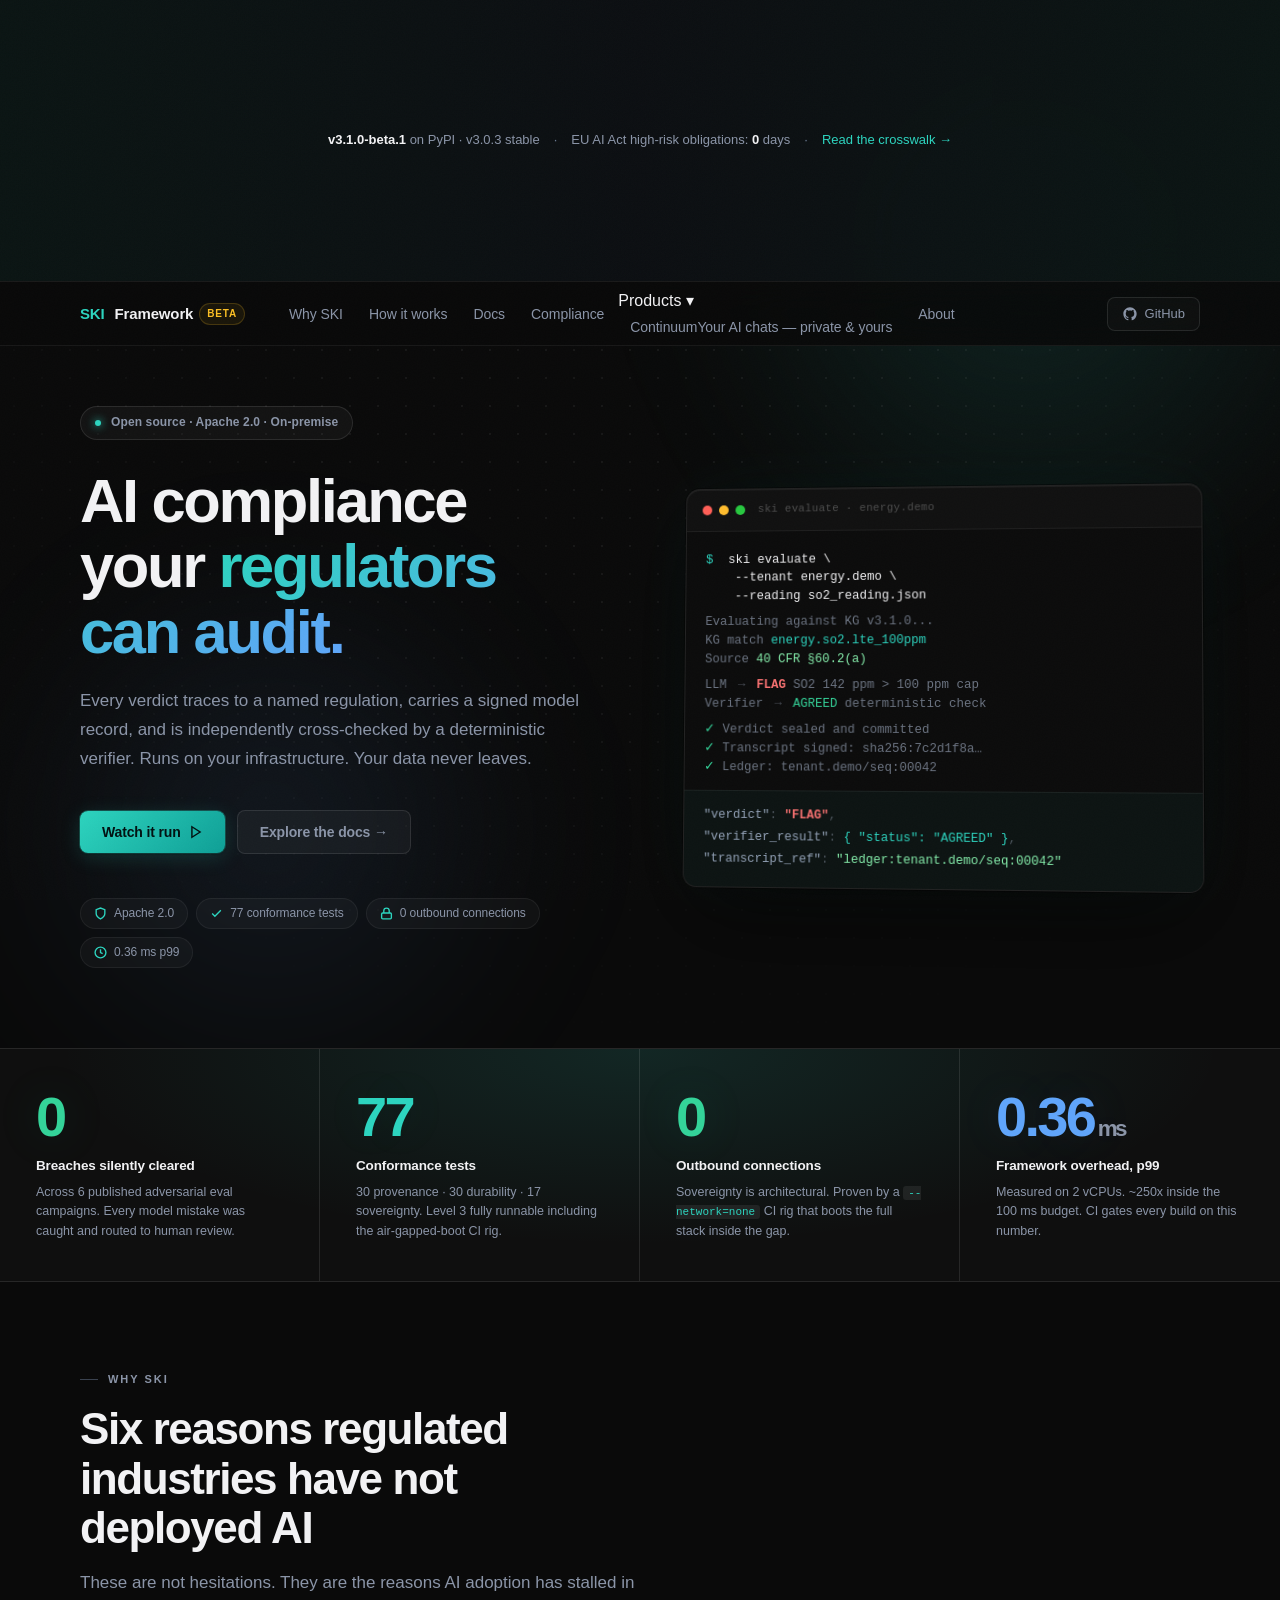
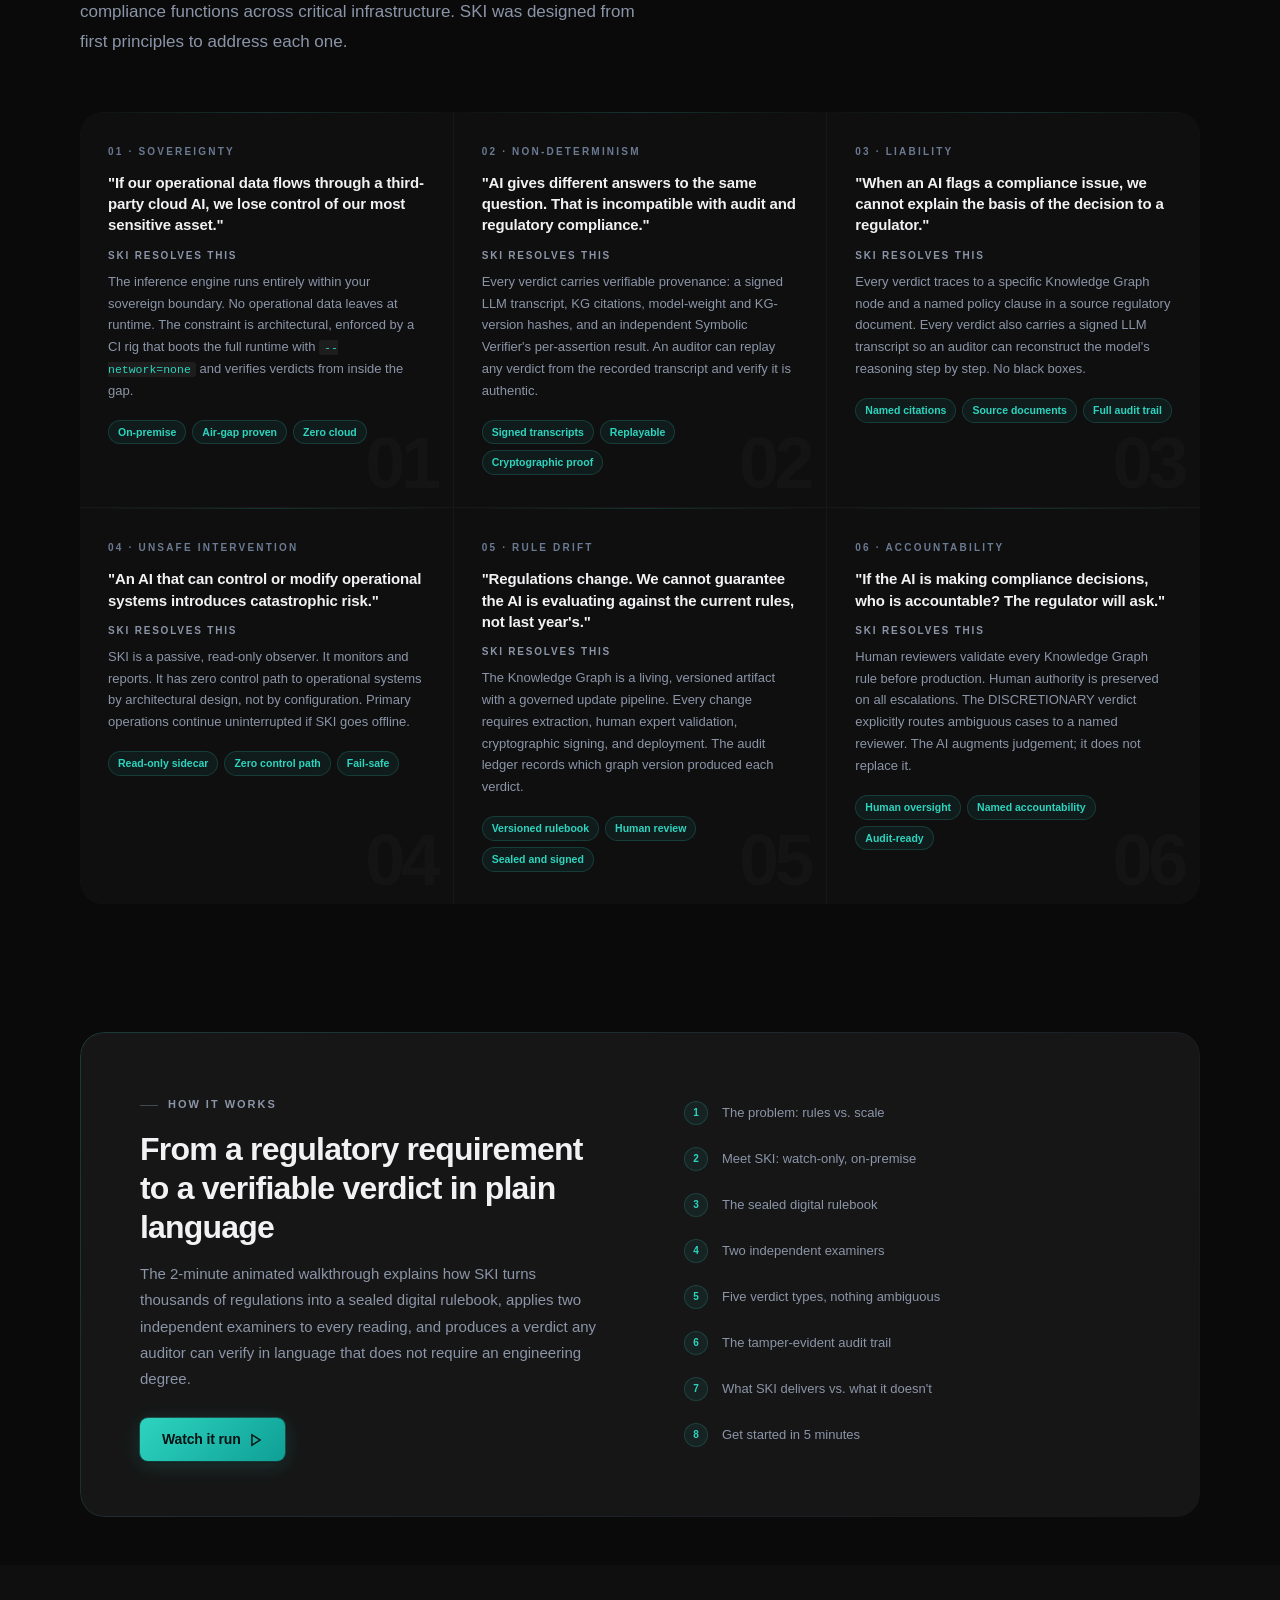
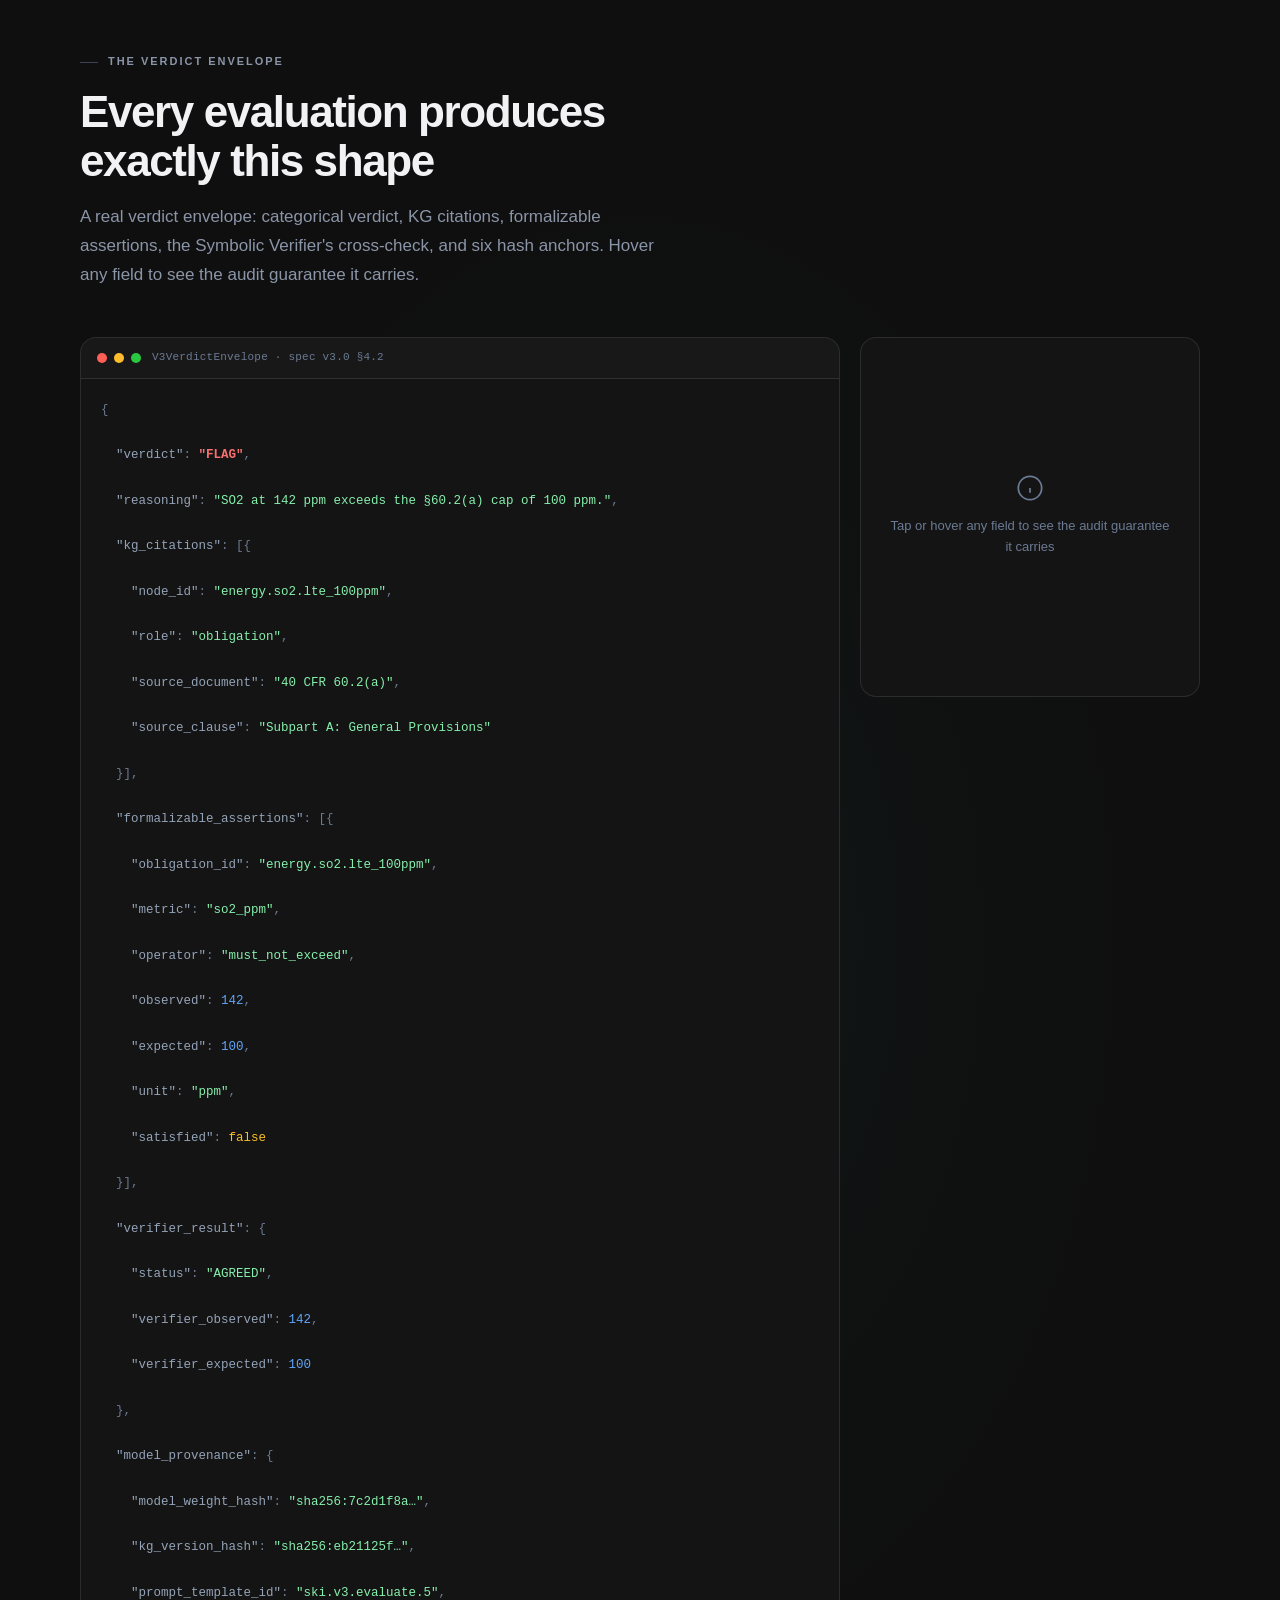
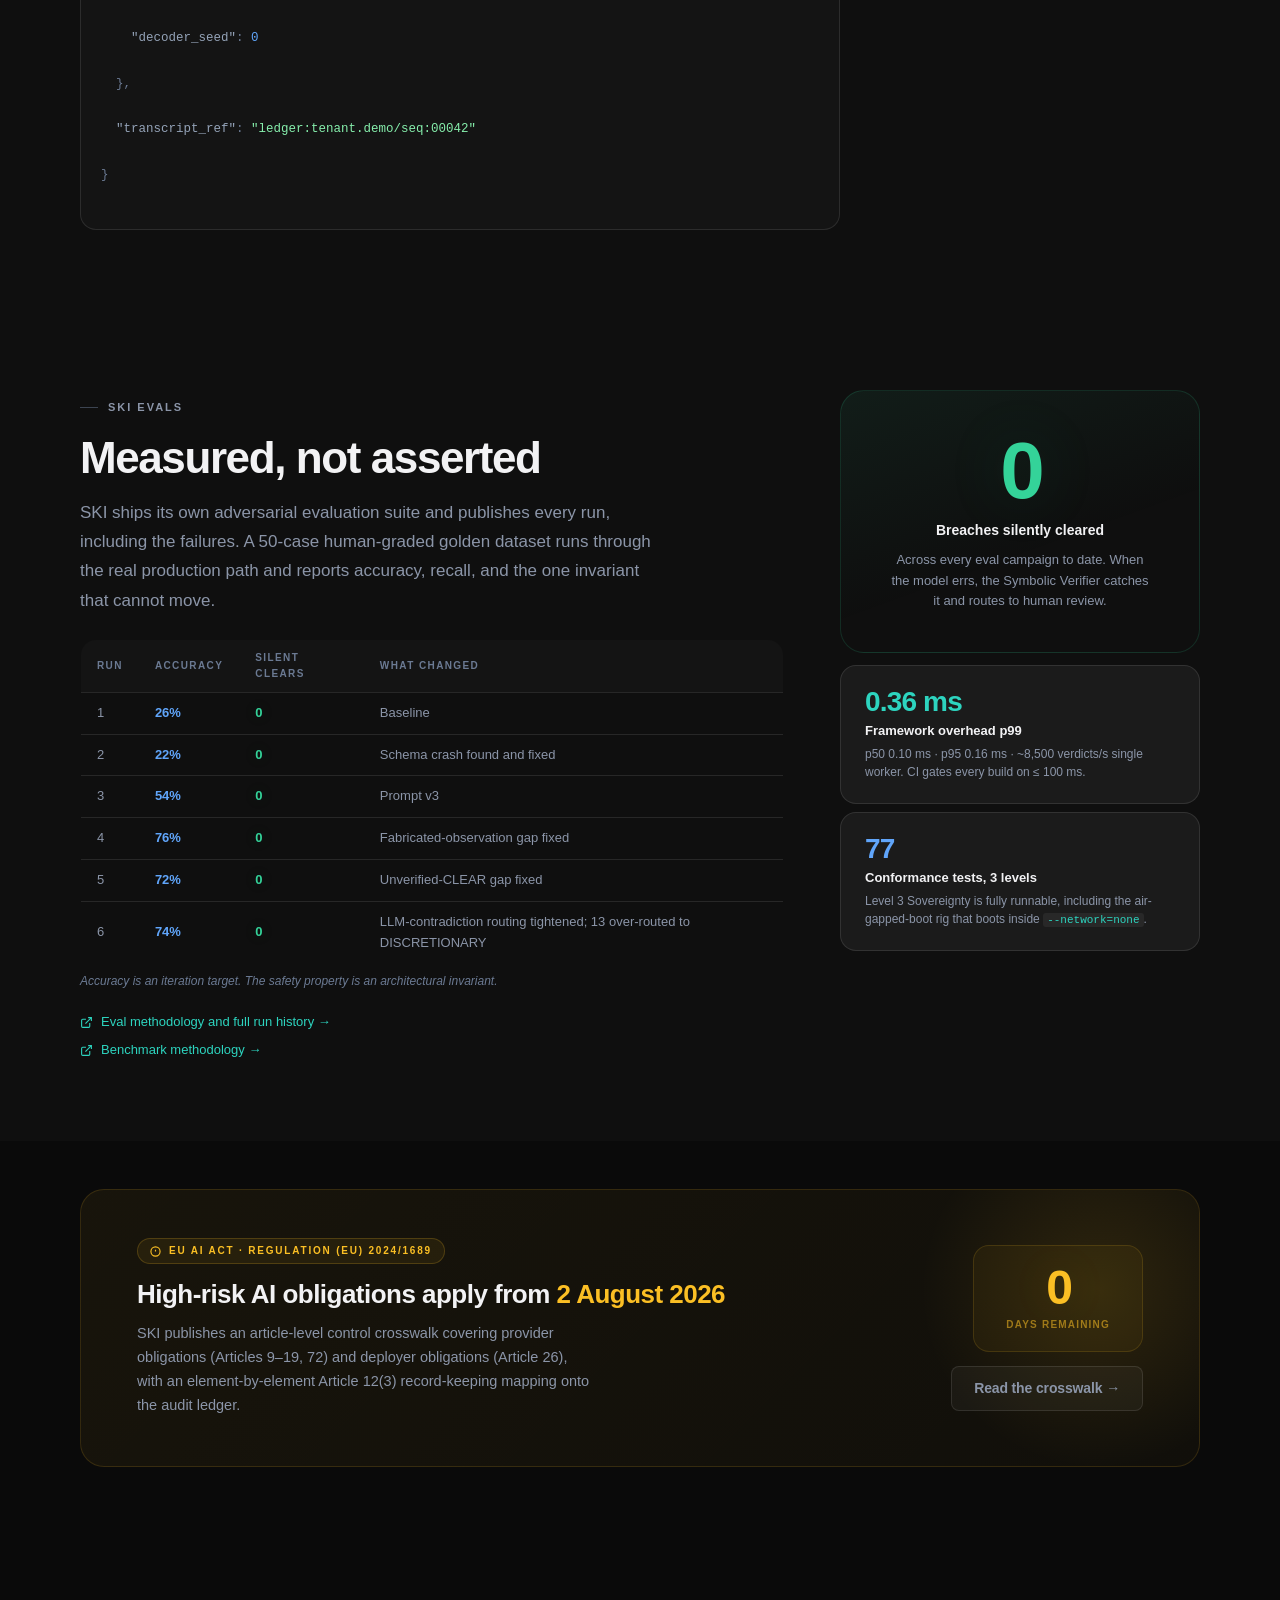
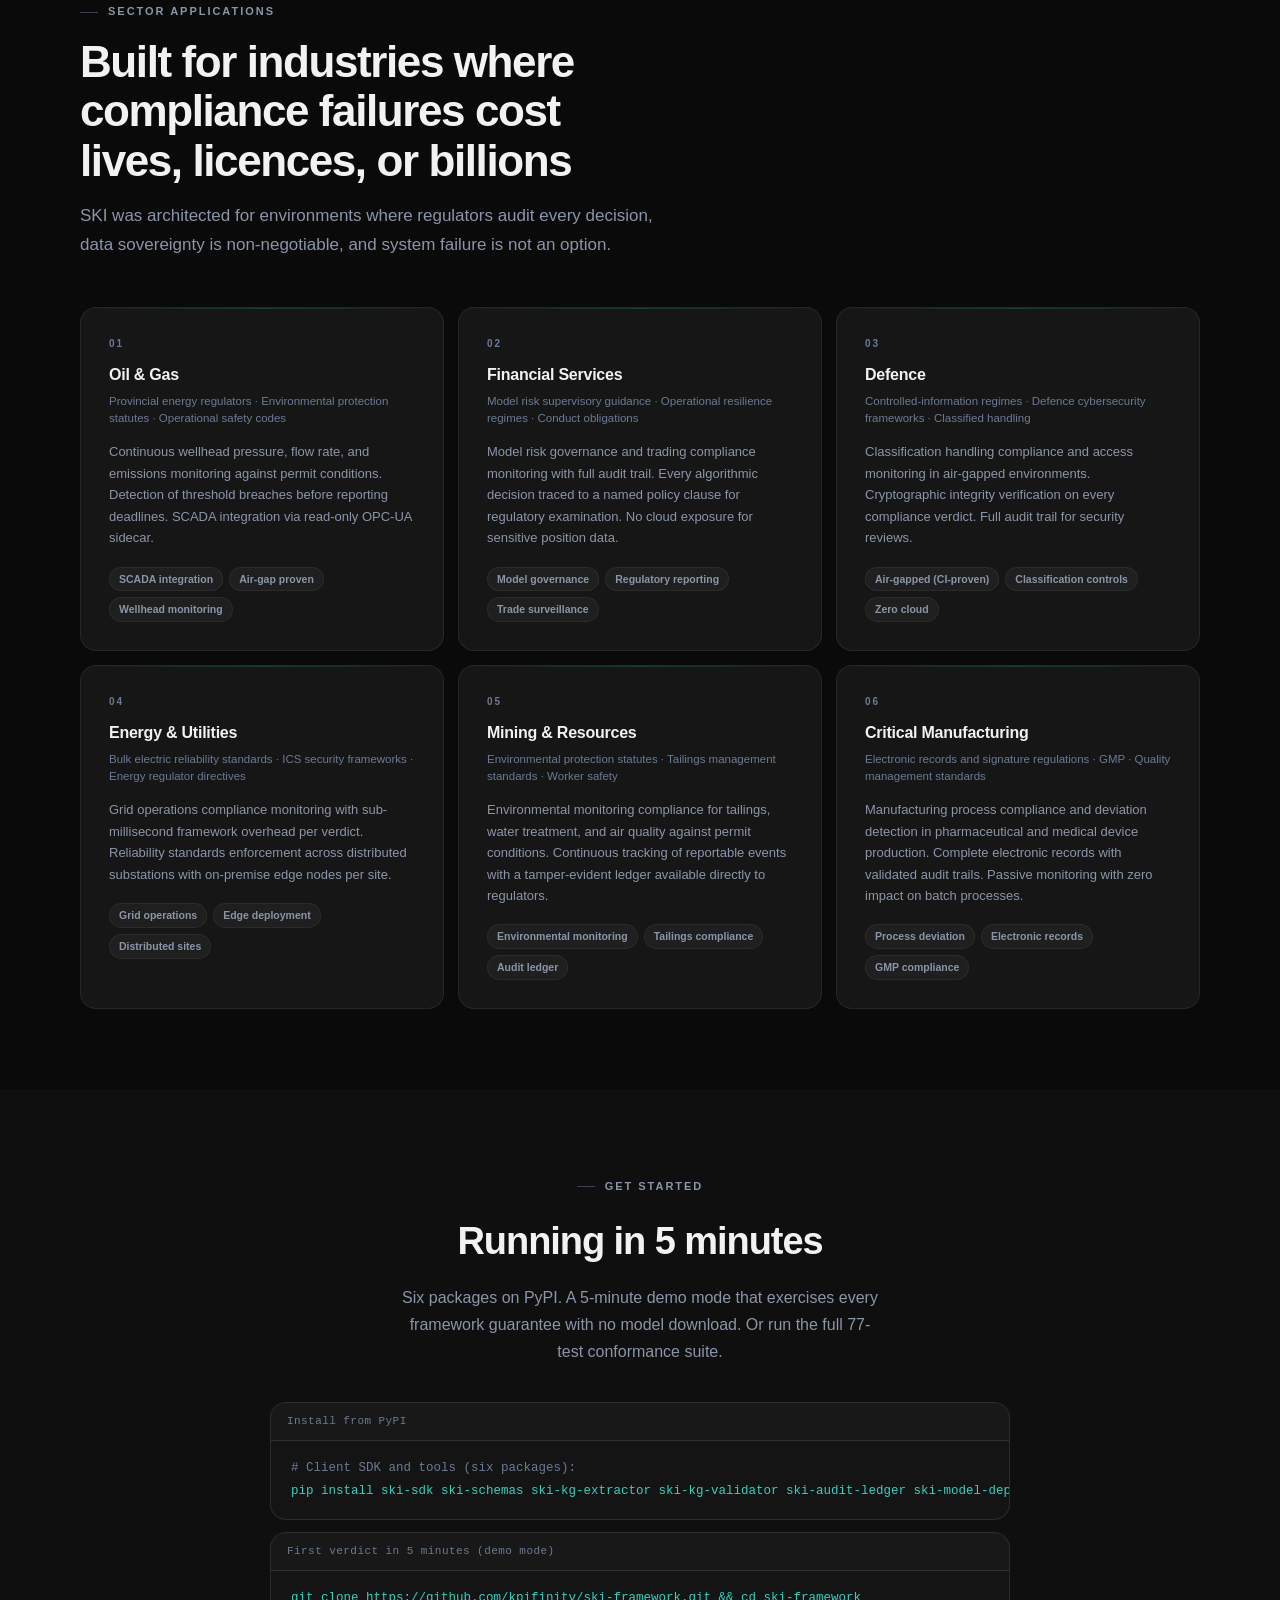
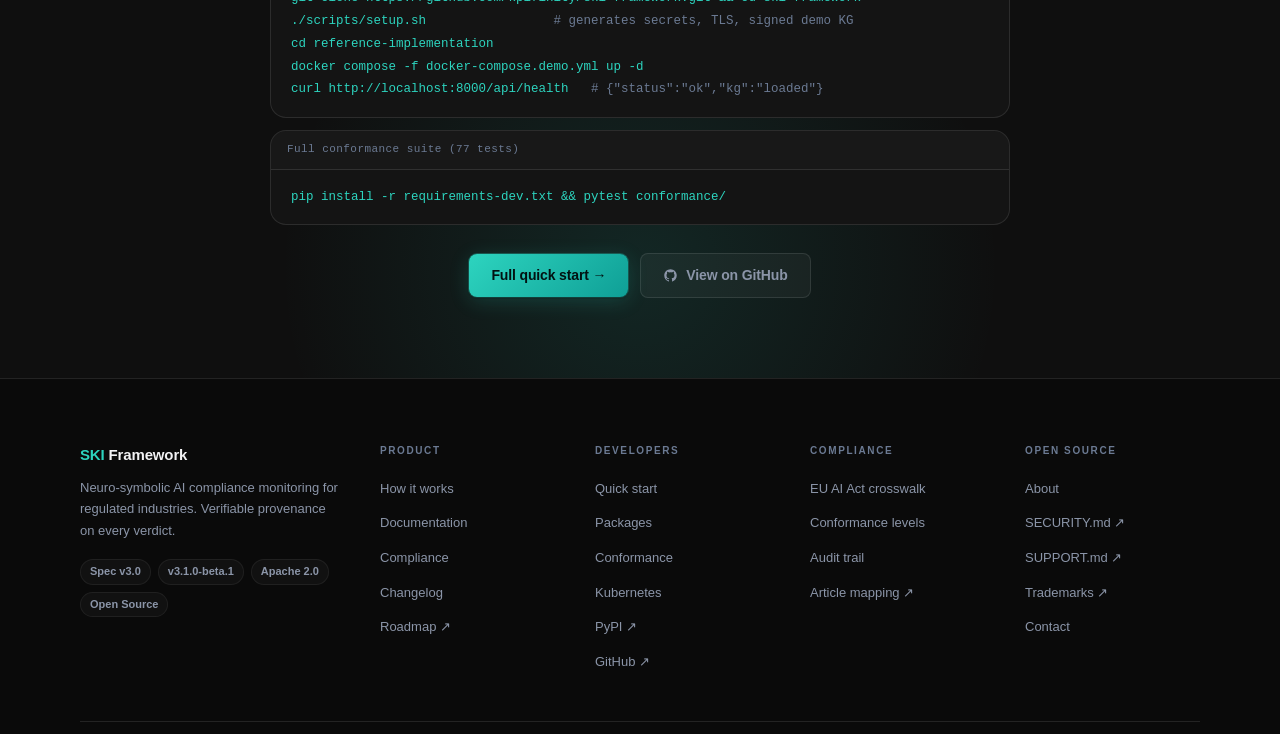
==== commit 615b7112: "Add files via upload" ====
--- a/index.html
+++ b/index.html
@@ -133,6 +133,12 @@
         <li><button class="nav-demo-btn" id="nav-demo-trigger" aria-haspopup="dialog">How it works</button></li>
         <li><a href="docs.html">Docs</a></li>
         <li><a href="compliance.html">Compliance</a></li>
+                <li class="nav-dd">
+          <button class="nav-dd-toggle" aria-haspopup="true" aria-expanded="false">Products <span class="nav-dd-caret">▾</span></button>
+          <div class="nav-dd-menu" role="menu">
+            <a href="continuum/" role="menuitem"><span class="nav-dd-item-title">Continuum</span><span class="nav-dd-item-desc">Your AI chats — private &amp; yours</span></a>
+          </div>
+        </li>
         <li><a href="about.html">About</a></li>
       </ul>
       <div class="nav-actions">
@@ -151,6 +157,8 @@
     <button class="nav-demo-btn" id="mobile-demo-trigger" aria-haspopup="dialog">How it works</button>
     <a href="docs.html">Docs</a>
     <a href="compliance.html">Compliance</a>
+        <div class="nav-mobile-group-label">Products</div>
+    <a href="continuum/">Continuum</a>
     <a href="about.html">About</a>
     <a href="https://github.com/kpifinity/ski-framework" target="_blank" rel="noopener">GitHub ↗</a>
   </div>
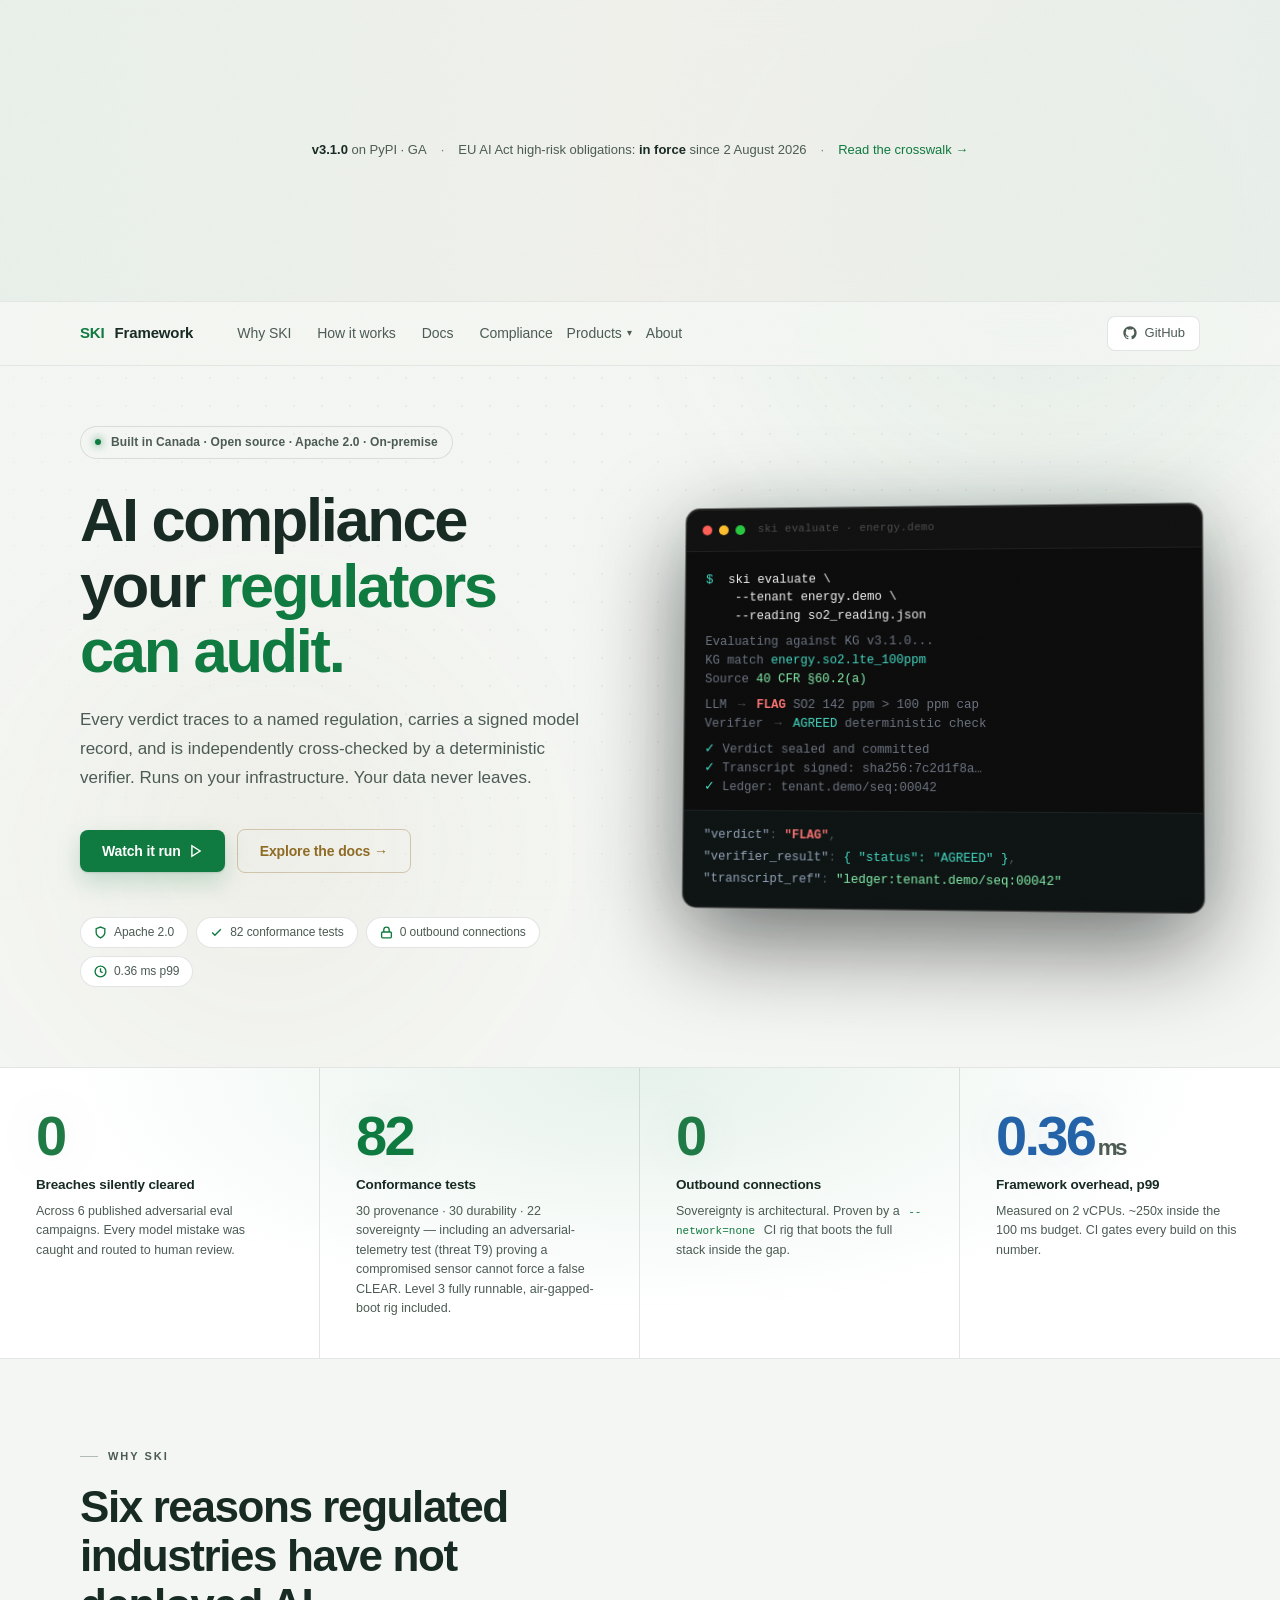
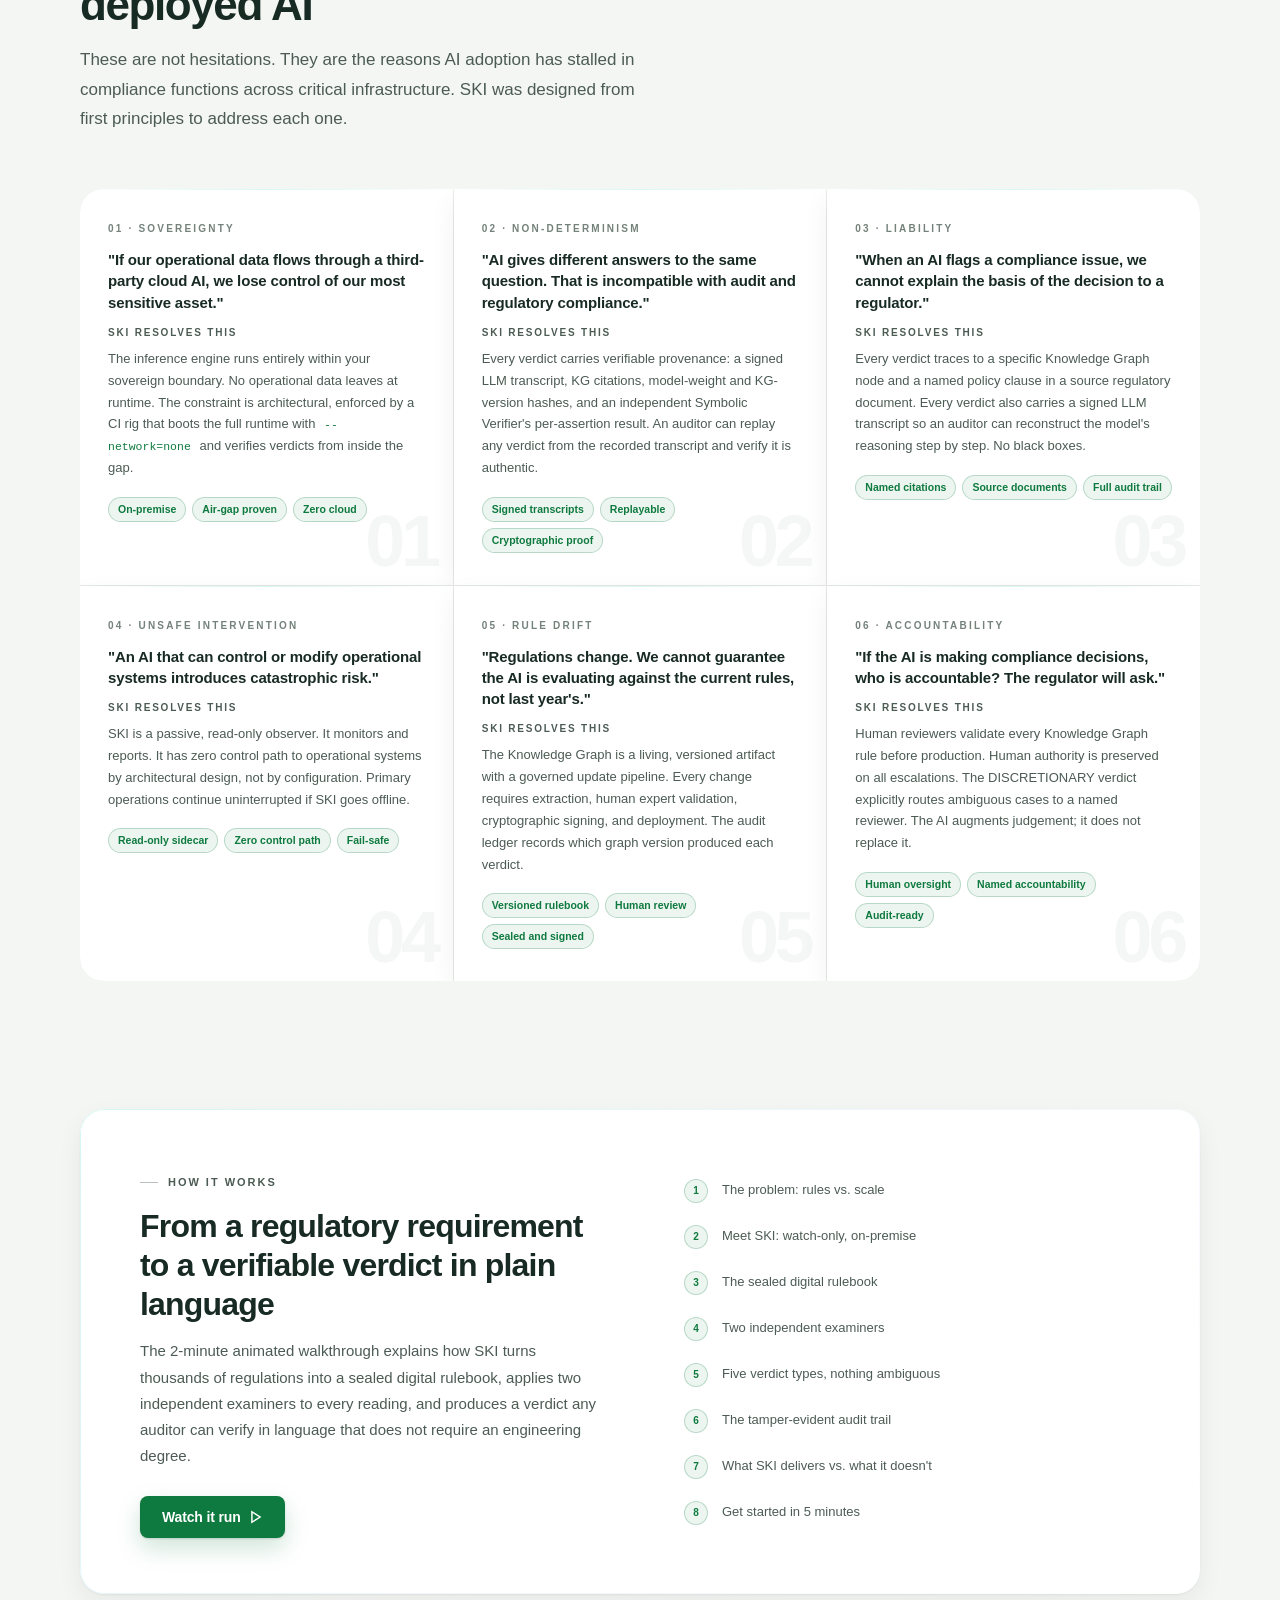
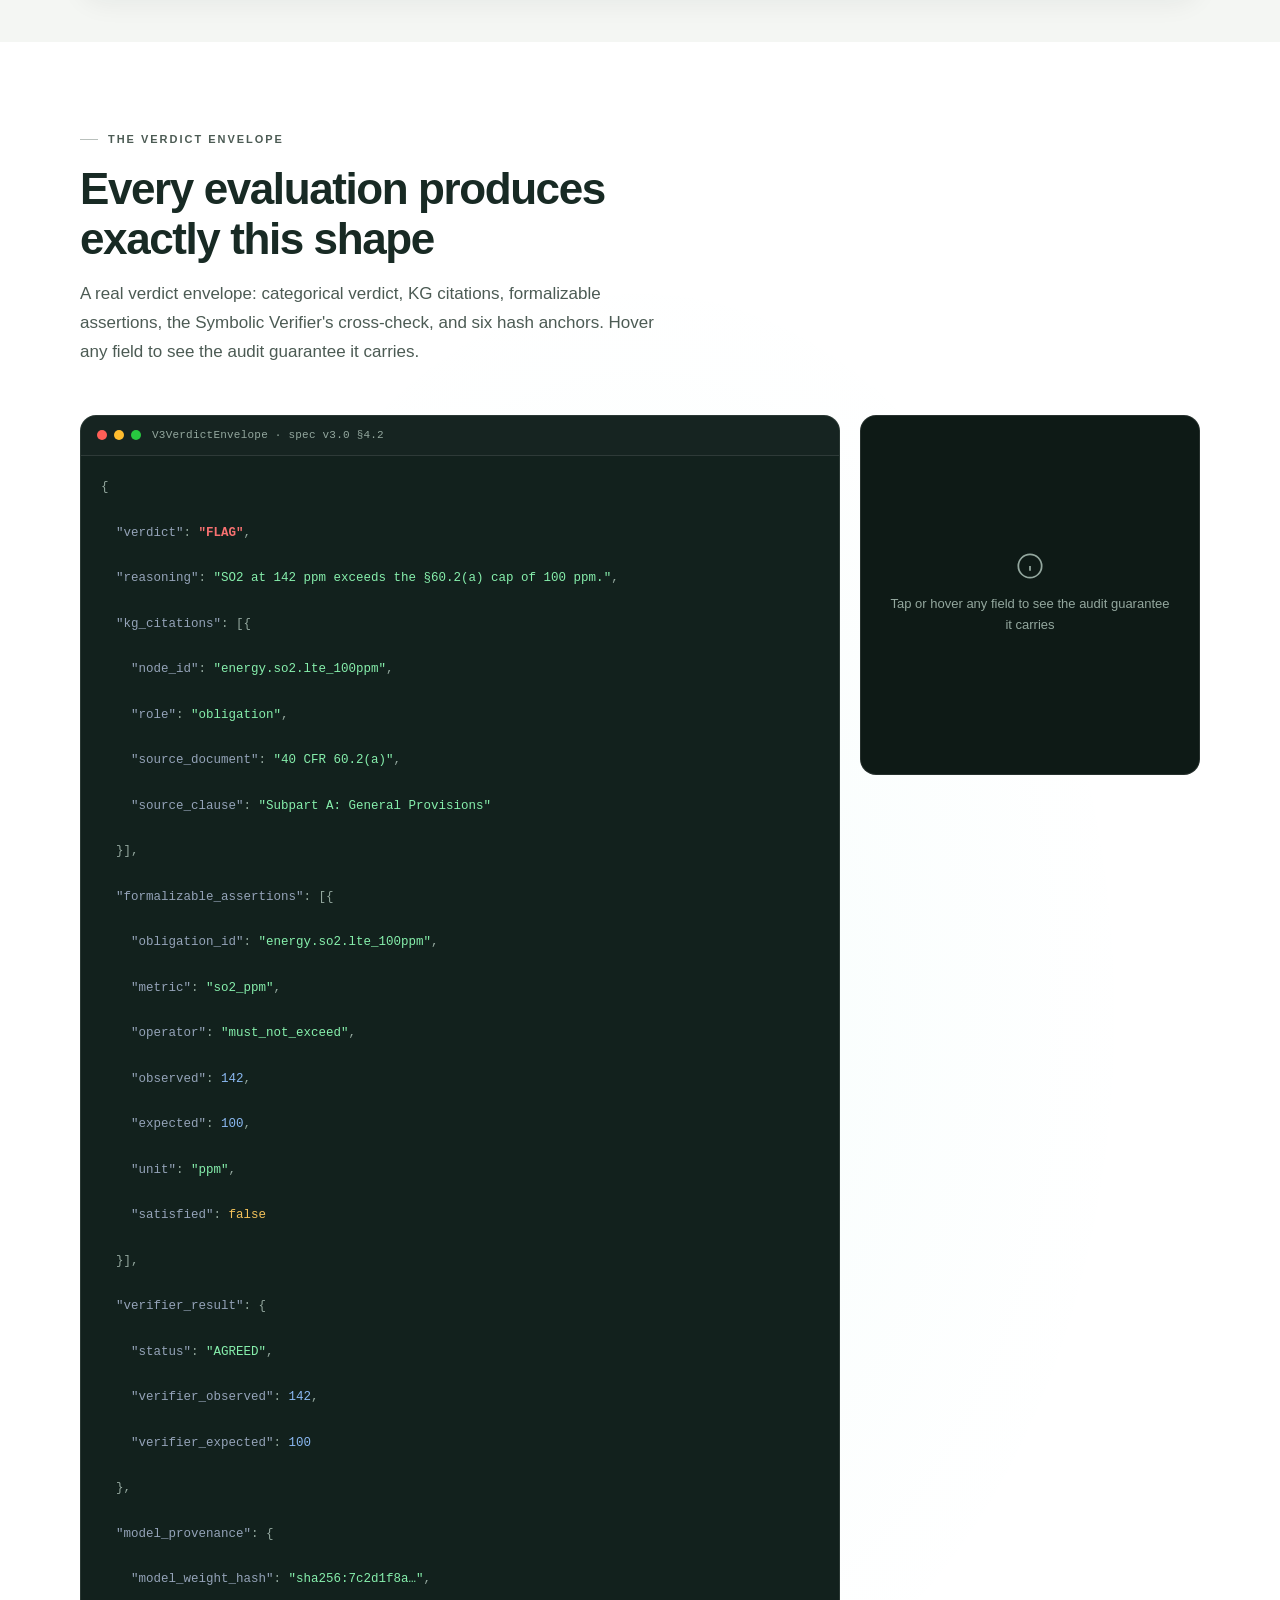
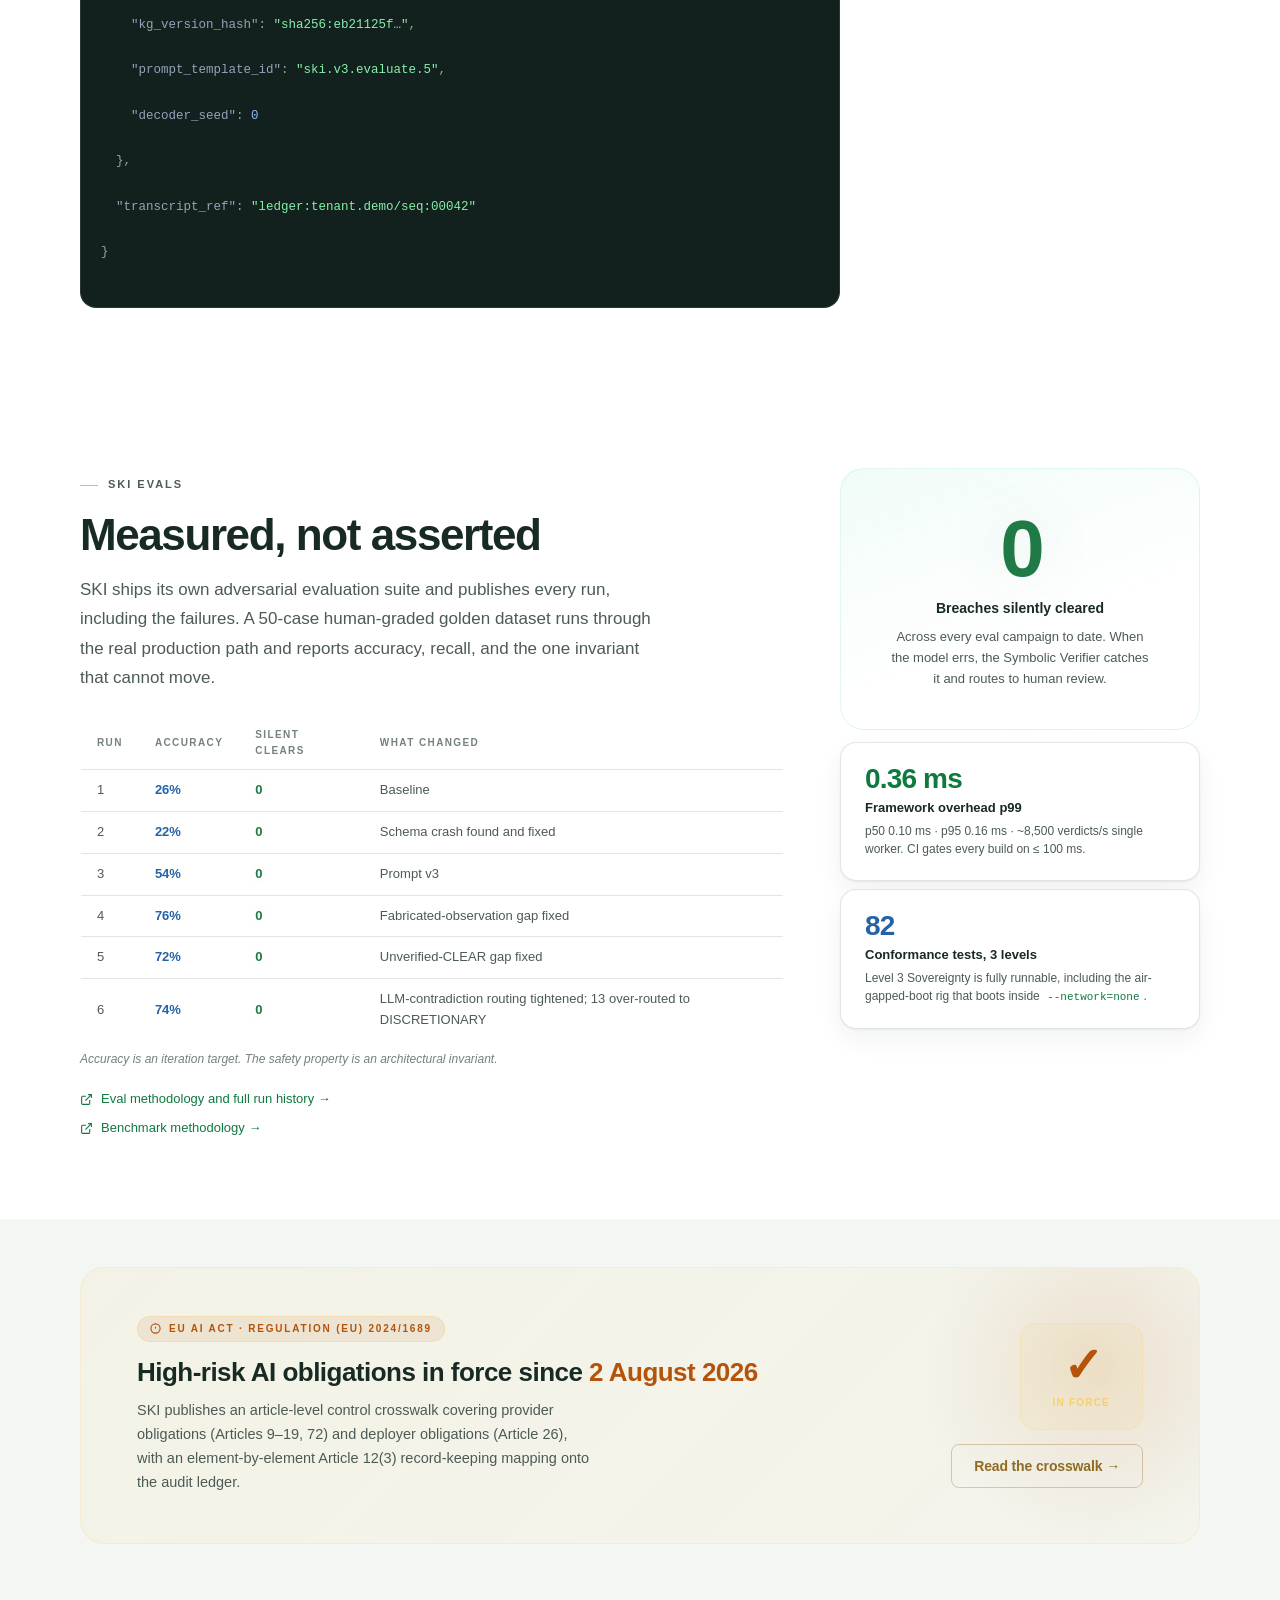
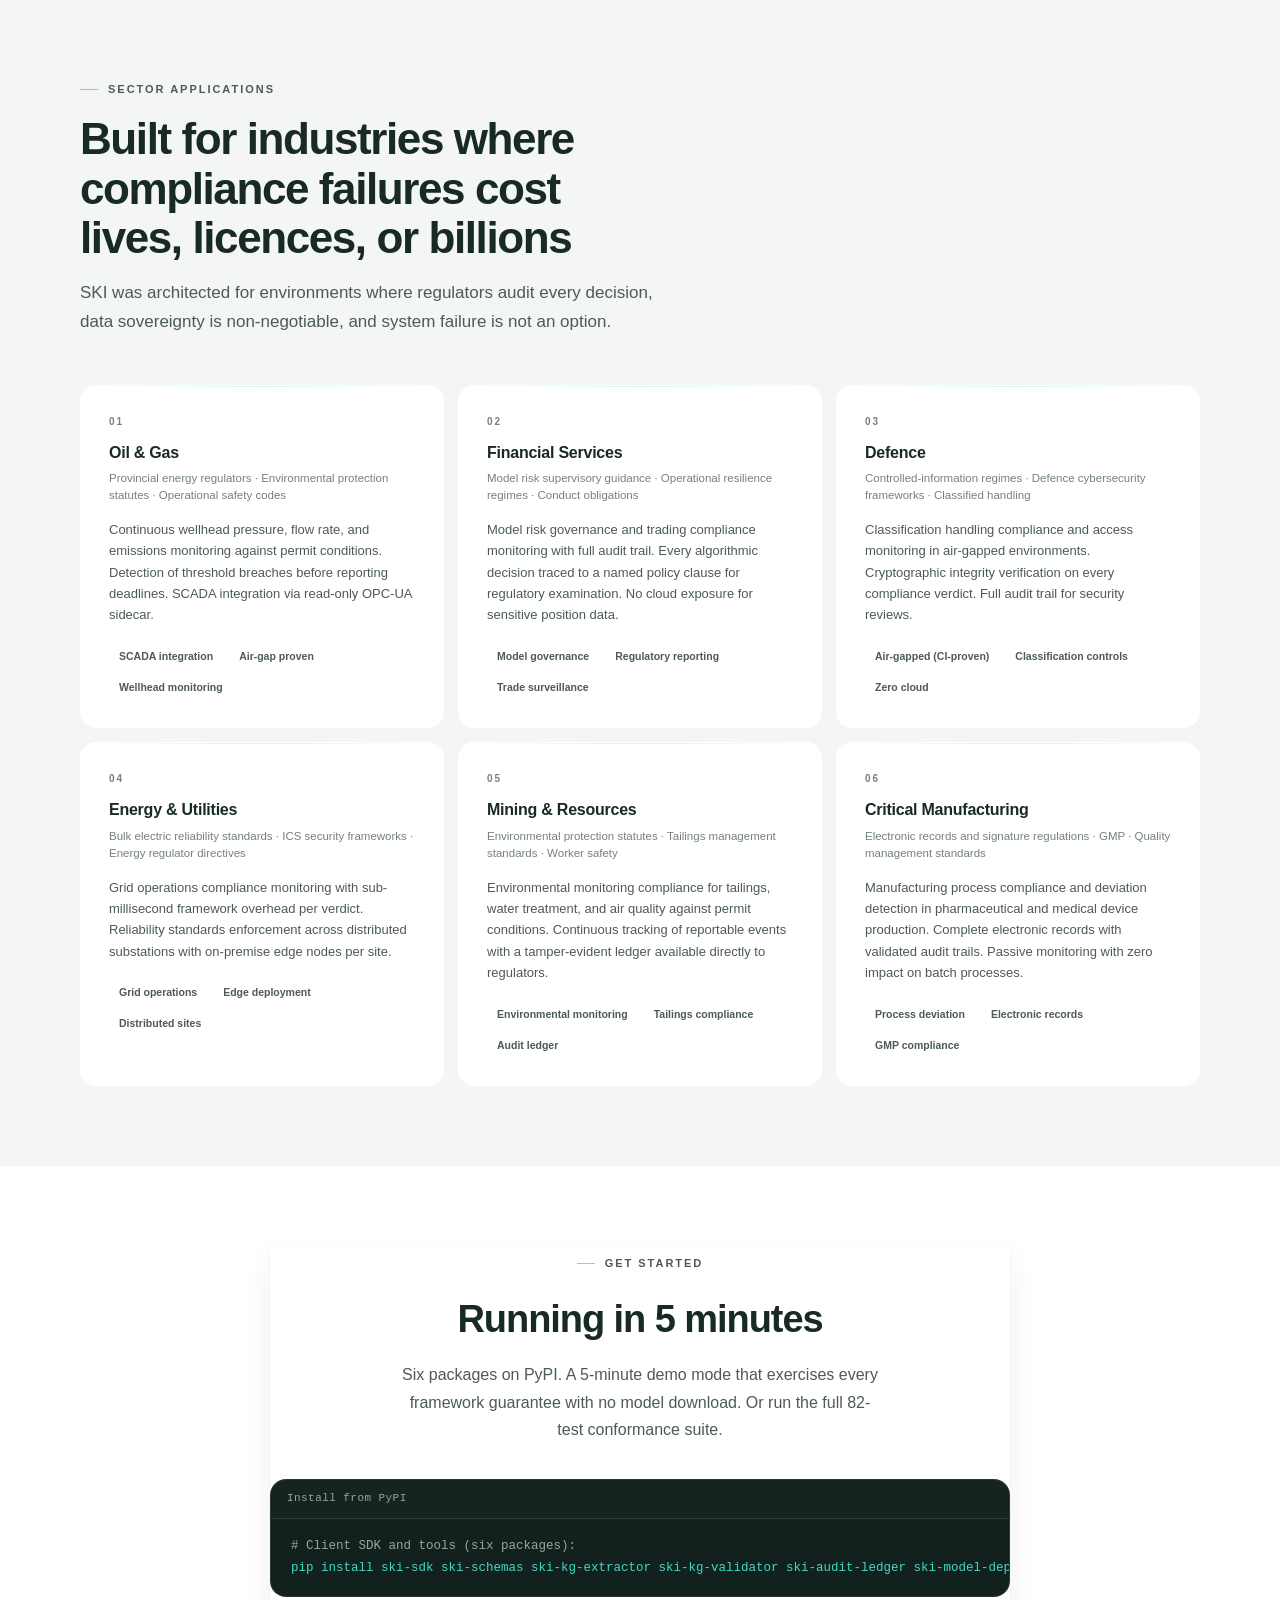
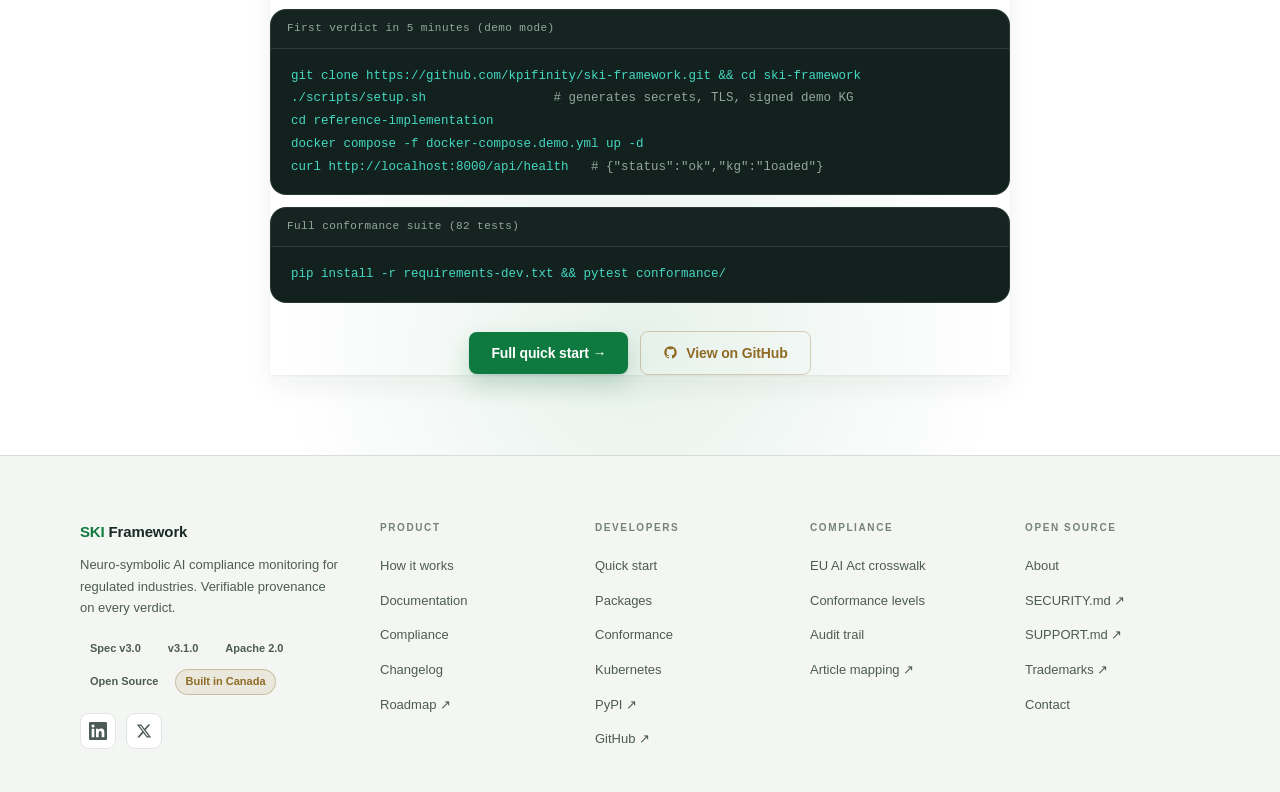
==== commit 84916876: "Site: v3.1.0 GA refresh + Sage & Ink light redesign + social" ====
--- a/index.html
+++ b/index.html
@@ -17,7 +17,7 @@
 <meta name="twitter:description" content="Verifiable provenance on every AI verdict. Open source. On-premise. No cloud dependency.">
 <meta name="twitter:image" content="https://skiframework.org/assets/images/og.png">
 <link rel="canonical" href="https://skiframework.org/">
-<meta name="theme-color" content="#0A0A0A">
+<meta name="theme-color" content="#F4F6F3">
 <link rel="icon" href="data:image/svg+xml,<svg xmlns='http://www.w3.org/2000/svg' viewBox='0 0 100 100'><rect width='100' height='100' rx='20' fill='%230A0A0A'/><polygon points='50,7 93,50 50,93 7,50' fill='rgba(45,212,191,0.10)' stroke='%232DD4BF' stroke-width='6' stroke-linejoin='round'/><circle cx='50' cy='50' r='19' fill='%232DD4BF'/></svg>">
 <link rel="preconnect" href="https://fonts.bunny.net">
 <link href="https://fonts.bunny.net/css?family=plus-jakarta-sans:300,400,500,600,700,800,900&display=swap" rel="stylesheet">
@@ -62,7 +62,7 @@
       "applicationCategory": "BusinessApplication",
       "applicationSubCategory": "Compliance Monitoring Software",
       "operatingSystem": "Linux",
-      "softwareVersion": "3.1.0-beta.1",
+      "softwareVersion": "3.1.0",
       "softwareRequirements": "Docker, Python 3.10+",
       "codeRepository": "https://github.com/kpifinity/ski-framework",
       "downloadUrl": "https://pypi.org/project/ski-sdk/",
@@ -84,7 +84,7 @@
         "Six-anchor cryptographic provenance per verdict (model hash, KG hash, prompt hash, decoder seed, grammar hash)",
         "Tamper-evident append-only audit ledger",
         "LLM-agnostic: Ollama and vLLM backends included",
-        "77 conformance tests across three levels",
+        "82 conformance tests across three levels",
         "EU AI Act Article 12(3) audit ledger mapping",
         "0.36 ms p99 framework overhead on 2 vCPUs",
         "0 breaches silently cleared across 6 published adversarial eval campaigns"
@@ -108,14 +108,14 @@
 }
 </script>
 </head>
-<body>
+<body class="theme-light">
 <a href="#main-content" class="skip-link">Skip to main content</a>
 
 <!-- Announcement banner -->
 <div class="announce" role="banner">
-  <span><strong>v3.1.0-beta.1</strong> on PyPI · v3.0.3 stable</span>
+  <span><strong>v3.1.0</strong> on PyPI · GA</span>
   <span class="announce-sep">·</span>
-  <span>EU AI Act high-risk obligations: <strong id="announce-days">48</strong> days</span>
+  <span>EU AI Act high-risk obligations: <strong>in force</strong> since 2 August 2026</span>
   <span class="announce-sep">·</span>
   <a href="compliance.html#eu-ai-act">Read the crosswalk →</a>
 </div>
@@ -126,7 +126,6 @@
     <div class="nav-inner">
       <a href="index.html" class="nav-logo" aria-label="SKI Framework home">
         <span class="logo-ski">SKI</span>&nbsp;Framework
-        <span class="logo-beta" aria-label="Beta release">beta</span>
       </a>
       <ul class="nav-links" role="list">
         <li><a href="#why">Why SKI</a></li>
@@ -176,7 +175,7 @@
     <div class="hero-left">
       <div class="hero-eyebrow fade-up">
         <span class="eyebrow-dot" aria-hidden="true"></span>
-        Open source · Apache 2.0 · On-premise
+        Built in Canada · Open source · Apache 2.0 · On-premise
       </div>
       <h1 class="fade-up d1">AI compliance<br>your <em>regulators<br>can audit.</em></h1>
       <p class="hero-sub fade-up d2">
@@ -198,7 +197,7 @@
         </div>
         <div class="trust-item">
           <svg width="13" height="13" viewBox="0 0 24 24" fill="none" stroke="currentColor" stroke-width="2.5" aria-hidden="true"><polyline points="20 6 9 17 4 12"/></svg>
-          77 conformance tests
+          82 conformance tests
         </div>
         <div class="trust-item">
           <svg width="13" height="13" viewBox="0 0 24 24" fill="none" stroke="currentColor" stroke-width="2.5" aria-hidden="true"><rect x="3" y="11" width="18" height="11" rx="2"/><path d="M7 11V7a5 5 0 0110 0v4"/></svg>
@@ -258,9 +257,9 @@
       <div class="stat-desc">Across 6 published adversarial eval campaigns. Every model mistake was caught and routed to human review.</div>
     </div>
     <div class="stat-item" data-reveal data-delay="2">
-      <span class="stat-num c-teal">77</span>
+      <span class="stat-num c-teal">82</span>
       <div class="stat-label">Conformance tests</div>
-      <div class="stat-desc">30 provenance · 30 durability · 17 sovereignty. Level 3 fully runnable including the air-gapped-boot CI rig.</div>
+      <div class="stat-desc">30 provenance · 30 durability · 22 sovereignty — including an adversarial-telemetry test (threat T9) proving a compromised sensor cannot force a false CLEAR. Level 3 fully runnable, air-gapped-boot rig included.</div>
     </div>
     <div class="stat-item" data-reveal data-delay="3">
       <span class="stat-num c-green">0</span>
@@ -506,7 +505,7 @@
           <div class="sub">p50 0.10 ms · p95 0.16 ms · ~8,500 verdicts/s single worker. CI gates every build on ≤ 100 ms.</div>
         </div>
         <div class="measured-stat">
-          <div class="num" style="color:var(--blue)">77</div>
+          <div class="num" style="color:var(--blue)">82</div>
           <div class="label">Conformance tests, 3 levels</div>
           <div class="sub">Level 3 Sovereignty is fully runnable, including the air-gapped-boot rig that boots inside <code>--network=none</code>.</div>
         </div>
@@ -526,13 +525,13 @@
           <svg width="11" height="11" viewBox="0 0 24 24" fill="none" stroke="currentColor" stroke-width="2.5" aria-hidden="true"><circle cx="12" cy="12" r="10"/><path d="M12 8v4m0 4h.01"/></svg>
           EU AI Act · Regulation (EU) 2024/1689
         </div>
-        <h3>High-risk AI obligations apply from <strong>2 August 2026</strong></h3>
+        <h3>High-risk AI obligations in force since <strong>2 August 2026</strong></h3>
         <p>SKI publishes an article-level control crosswalk covering provider obligations (Articles 9–19, 72) and deployer obligations (Article 26), with an element-by-element Article 12(3) record-keeping mapping onto the audit ledger.</p>
       </div>
       <div class="euai-right">
-        <div class="euai-countdown" aria-label="Days until EU AI Act enforcement">
-          <span class="euai-days" id="euai-days">48</span>
-          <div class="euai-days-label">days remaining</div>
+        <div class="euai-countdown" aria-label="EU AI Act high-risk obligations in force">
+          <span class="euai-days" aria-hidden="true">✓</span>
+          <div class="euai-days-label">In force</div>
         </div>
         <a href="compliance.html#eu-ai-act" class="btn btn-secondary">Read the crosswalk →</a>
       </div>
@@ -634,7 +633,7 @@
     <div class="getstarted-card">
       <div class="section-label" data-reveal style="justify-content:center">Get started</div>
       <h2 data-reveal data-delay="1">Running in 5 minutes</h2>
-      <p>Six packages on PyPI. A 5-minute demo mode that exercises every framework guarantee with no model download. Or run the full 77-test conformance suite.</p>
+      <p>Six packages on PyPI. A 5-minute demo mode that exercises every framework guarantee with no model download. Or run the full 82-test conformance suite.</p>
 
       <div class="code-block">
         <div class="code-block-header">
@@ -657,7 +656,7 @@
 
       <div class="code-block">
         <div class="code-block-header">
-          <span class="code-block-title">Full conformance suite (77 tests)</span>
+          <span class="code-block-title">Full conformance suite (82 tests)</span>
         </div>
         <pre><code><span class="cmd">pip install -r requirements-dev.txt && pytest conformance/</span></code></pre>
       </div>
@@ -684,9 +683,14 @@
         <p class="footer-tagline">Neuro-symbolic AI compliance monitoring for regulated industries. Verifiable provenance on every verdict.</p>
         <div class="footer-badges">
           <span class="footer-badge">Spec v3.0</span>
-          <span class="footer-badge">v3.1.0-beta.1</span>
+          <span class="footer-badge">v3.1.0</span>
           <span class="footer-badge">Apache 2.0</span>
           <span class="footer-badge">Open Source</span>
+          <span class="footer-badge">Built in Canada</span>
+        </div>
+        <div class="footer-social">
+          <a href="https://www.linkedin.com/showcase/skiframework/" target="_blank" rel="noopener" aria-label="SKI Framework on LinkedIn"><svg width="18" height="18" viewBox="0 0 24 24" fill="currentColor" aria-hidden="true"><path d="M20.447 20.452h-3.554v-5.569c0-1.328-.027-3.037-1.852-3.037-1.853 0-2.136 1.445-2.136 2.939v5.667H9.351V9h3.414v1.561h.046c.477-.9 1.637-1.85 3.37-1.85 3.601 0 4.267 2.37 4.267 5.455v6.286zM5.337 7.433a2.062 2.062 0 11.001-4.124 2.062 2.062 0 01-.001 4.124zm1.782 13.019H3.555V9h3.564v11.452zM22.225 0H1.771C.792 0 0 .774 0 1.729v20.542C0 23.227.792 24 1.771 24h20.451C23.2 24 24 23.227 24 22.271V1.729C24 .774 23.2 0 22.222 0h.003z"/></svg></a>
+          <a href="https://x.com/SKIFramework" target="_blank" rel="noopener" aria-label="SKI Framework on X"><svg width="16" height="16" viewBox="0 0 24 24" fill="currentColor" aria-hidden="true"><path d="M18.244 2.25h3.308l-7.227 8.26 8.502 11.24H16.17l-5.214-6.817L4.99 21.75H1.68l7.73-8.835L1.254 2.25H8.08l4.713 6.231zm-1.161 17.52h1.833L7.084 4.126H5.117z"/></svg></a>
         </div>
       </div>
 
--- a/assets/css/styles.css
+++ b/assets/css/styles.css
@@ -1989,3 +1989,87 @@
   .demo-modal-inner { width: 100%; height: 100%; border-radius: 0; border: none; }
   .demo-esc-hint { display: none; }
 }
+
+/* Products dropdown in the top nav (CSS-only: hover + keyboard focus) */
+.nav-dd { position: relative; display: inline-flex; align-items: center; }
+.nav-dd-toggle { background: none; border: 0; color: var(--text-2); font: inherit; font-size: 14px; line-height: 1; cursor: pointer; display: inline-flex; align-items: center; gap: 5px; padding: 0; }
+.nav-dd-toggle:hover { color: var(--text); }
+.nav-dd-caret { font-size: 10px; transition: transform .15s ease; }
+.nav-dd:hover .nav-dd-caret, .nav-dd:focus-within .nav-dd-caret { transform: rotate(180deg); }
+.nav-dd-menu { position: absolute; top: 100%; left: 0; margin-top: 12px; min-width: 250px; background: var(--bg-1); border: 1px solid var(--border); border-radius: 14px; padding: 8px; box-shadow: 0 16px 40px rgba(0,0,0,0.55); opacity: 0; visibility: hidden; transform: translateY(-6px); transition: opacity .16s ease, transform .16s ease, visibility .16s; z-index: 60; }
+.nav-dd:hover .nav-dd-menu, .nav-dd:focus-within .nav-dd-menu { opacity: 1; visibility: visible; transform: translateY(0); }
+.nav-dd-menu::before { content: ""; position: absolute; bottom: 100%; left: 0; right: 0; height: 12px; }
+.nav-dd-menu a { display: block; padding: 10px 12px; border-radius: 10px; color: var(--text); text-decoration: none; }
+.nav-dd-menu a:hover { background: var(--bg-card); }
+.nav-dd-item-title { display: block; font-weight: 600; font-size: 14px; }
+.nav-dd-item-desc { display: block; color: var(--text-3); font-size: 12px; margin-top: 2px; }
+.nav-mobile-group-label { color: var(--text-3); font-size: 12px; text-transform: uppercase; letter-spacing: .6px; margin-top: 10px; padding-left: 2px; }
+
+/* ============================================================
+   LIGHT THEME — "Sage & Ink"  (marketing pages only)
+   Applied via <body class="theme-light">. :root stays dark so the
+   shared stylesheet leaves continuum/ completely untouched.
+   Accent: Deep Emerald #0F7A3F  ·  Contrast: Brass #8F6B24
+   ============================================================ */
+body.theme-light{
+  --bg:#F4F6F3; --bg-1:#FFFFFF; --bg-2:#EEF1EC; --bg-3:#E6EAE4;
+  --bg-card:#FFFFFF; --bg-card-h:#F2F5F0; --bg-nav:rgba(244,246,243,0.82);
+  --border:rgba(24,42,36,0.12); --border-h:rgba(24,42,36,0.20); --border-m:rgba(24,42,36,0.07);
+  --teal:#0F7A3F; --teal-light:#0B6733; --teal-bg:rgba(15,122,63,0.08); --teal-border:rgba(15,122,63,0.24); --teal-glow:rgba(15,122,63,0.10);
+  --blue:#2563A8; --blue-bg:rgba(37,99,168,0.08); --blue-glow:rgba(37,99,168,0.10);
+  --violet:#6D28D9; --violet-bg:rgba(109,40,217,0.08);
+  --green:#1F7A46; --green-bg:rgba(31,122,70,0.09); --green-glow:rgba(31,122,70,0.12);
+  --amber:#B45309; --amber-bg:rgba(180,83,9,0.09); --amber-glow:rgba(180,83,9,0.12);
+  --red:#C0362C; --red-bg:rgba(192,54,44,0.08);
+  --text:#182A24; --text-2:#4C5B54; --text-3:#74827B;
+  --brass:#8F6B24; --brass-bg:rgba(143,107,36,0.10); --brass-bd:rgba(143,107,36,0.32);
+  background:var(--bg); color:var(--text);
+}
+body.theme-light .announce{ background:rgba(244,246,243,0.90); border-bottom:1px solid var(--border-m); color:var(--text-2); }
+body.theme-light .announce::before{ background:linear-gradient(90deg, rgba(15,122,63,0.05), rgba(143,107,36,0.04) 50%, rgba(15,122,63,0.05)); }
+body.theme-light .hero::after{ background-image:radial-gradient(rgba(24,42,36,0.05) 1px, transparent 1px); }
+body.theme-light .hero-orb-1{ background:radial-gradient(circle, rgba(15,122,63,0.07), transparent 65%); }
+body.theme-light .hero-orb-2{ background:radial-gradient(circle, rgba(143,107,36,0.06), transparent 65%); }
+body.theme-light .btn-primary{ background:var(--teal); color:#fff; box-shadow:0 1px 2px rgba(12,50,28,0.14), 0 10px 24px rgba(15,122,63,0.20); }
+body.theme-light .btn-primary::after{ background:linear-gradient(90deg, transparent, rgba(255,255,255,0.28), transparent); }
+body.theme-light .btn-secondary{ background:transparent; color:var(--brass); border-color:var(--brass-bd); }
+body.theme-light .btn-secondary:hover{ background:var(--brass-bg); border-color:var(--brass); color:var(--brass); }
+body.theme-light .hero h1 em{ background:none; -webkit-text-fill-color:var(--teal); color:var(--teal); }
+body.theme-light .trust-item{ background:#fff; border-color:var(--border); }
+body.theme-light .nav-github{ background:#fff; }
+body.theme-light .nav-links a:hover,
+body.theme-light .nav-demo-btn:hover,
+body.theme-light .nav-mobile a:hover,
+body.theme-light .nav-mobile .nav-demo-btn:hover,
+body.theme-light .nav-github:hover,
+body.theme-light .how-step:hover,
+body.theme-light .docs-sidebar a:hover{ background:rgba(24,42,36,0.05); }
+body.theme-light .problem-card::after{ color:rgba(24,42,36,0.045); }
+body.theme-light .problem-card,
+body.theme-light .measured-stat,
+body.theme-light .how-teaser,
+body.theme-light .getstarted-card,
+body.theme-light .compliance-card{ box-shadow:0 1px 2px rgba(20,40,30,0.05), 0 10px 26px rgba(20,40,30,0.06); }
+body.theme-light .footer-badges .footer-badge:last-child{ color:var(--brass); border-color:var(--brass-bd); background:var(--brass-bg); }
+/* dark panel islands — engineered surfaces stay dark & legible */
+body.theme-light .hero-terminal,
+body.theme-light .envelope-code,
+body.theme-light .envelope-panel,
+body.theme-light .code-block{
+  --text:#E4EBE7; --text-2:#93A79E; --text-3:#93A79E;
+  --teal:#43D8C2; --teal-light:#7BE9D8; --blue:#8BB9F2; --green:#43D8C2; --amber:#F2C15A; --red:#F0928A;
+  --border:rgba(255,255,255,0.10); --border-m:rgba(255,255,255,0.07);
+  --bg-1:#12211D; --bg-2:#0E1A16; --bg-3:#0E1A16; --bg-card:rgba(255,255,255,0.05);
+  color:var(--text);
+}
+body.theme-light .envelope-code{ background:#12211D; }
+body.theme-light .code-block{ background:#12211D; border-color:rgba(255,255,255,0.10); }
+/* structural dark bars that were hardcoded (not tokenised) */
+body.theme-light .nav{ background:rgba(244,246,243,0.85); border-bottom:1px solid var(--border-m); }
+body.theme-light .nav-mobile{ background:rgba(244,246,243,0.97); border-color:var(--border); }
+body.theme-light .docs-mobile-nav{ background:rgba(244,246,243,0.97); }
+
+/* footer social icons (marketing pages) */
+.footer-social{ display:flex; gap:10px; margin-top:18px; }
+.footer-social a{ display:inline-flex; align-items:center; justify-content:center; width:36px; height:36px; border-radius:9px; border:1px solid var(--border); color:var(--text-2); background:var(--bg-card); transition:color .15s ease, border-color .15s ease, background .15s ease; }
+.footer-social a:hover{ color:var(--teal); border-color:var(--teal-border); background:var(--teal-bg); }
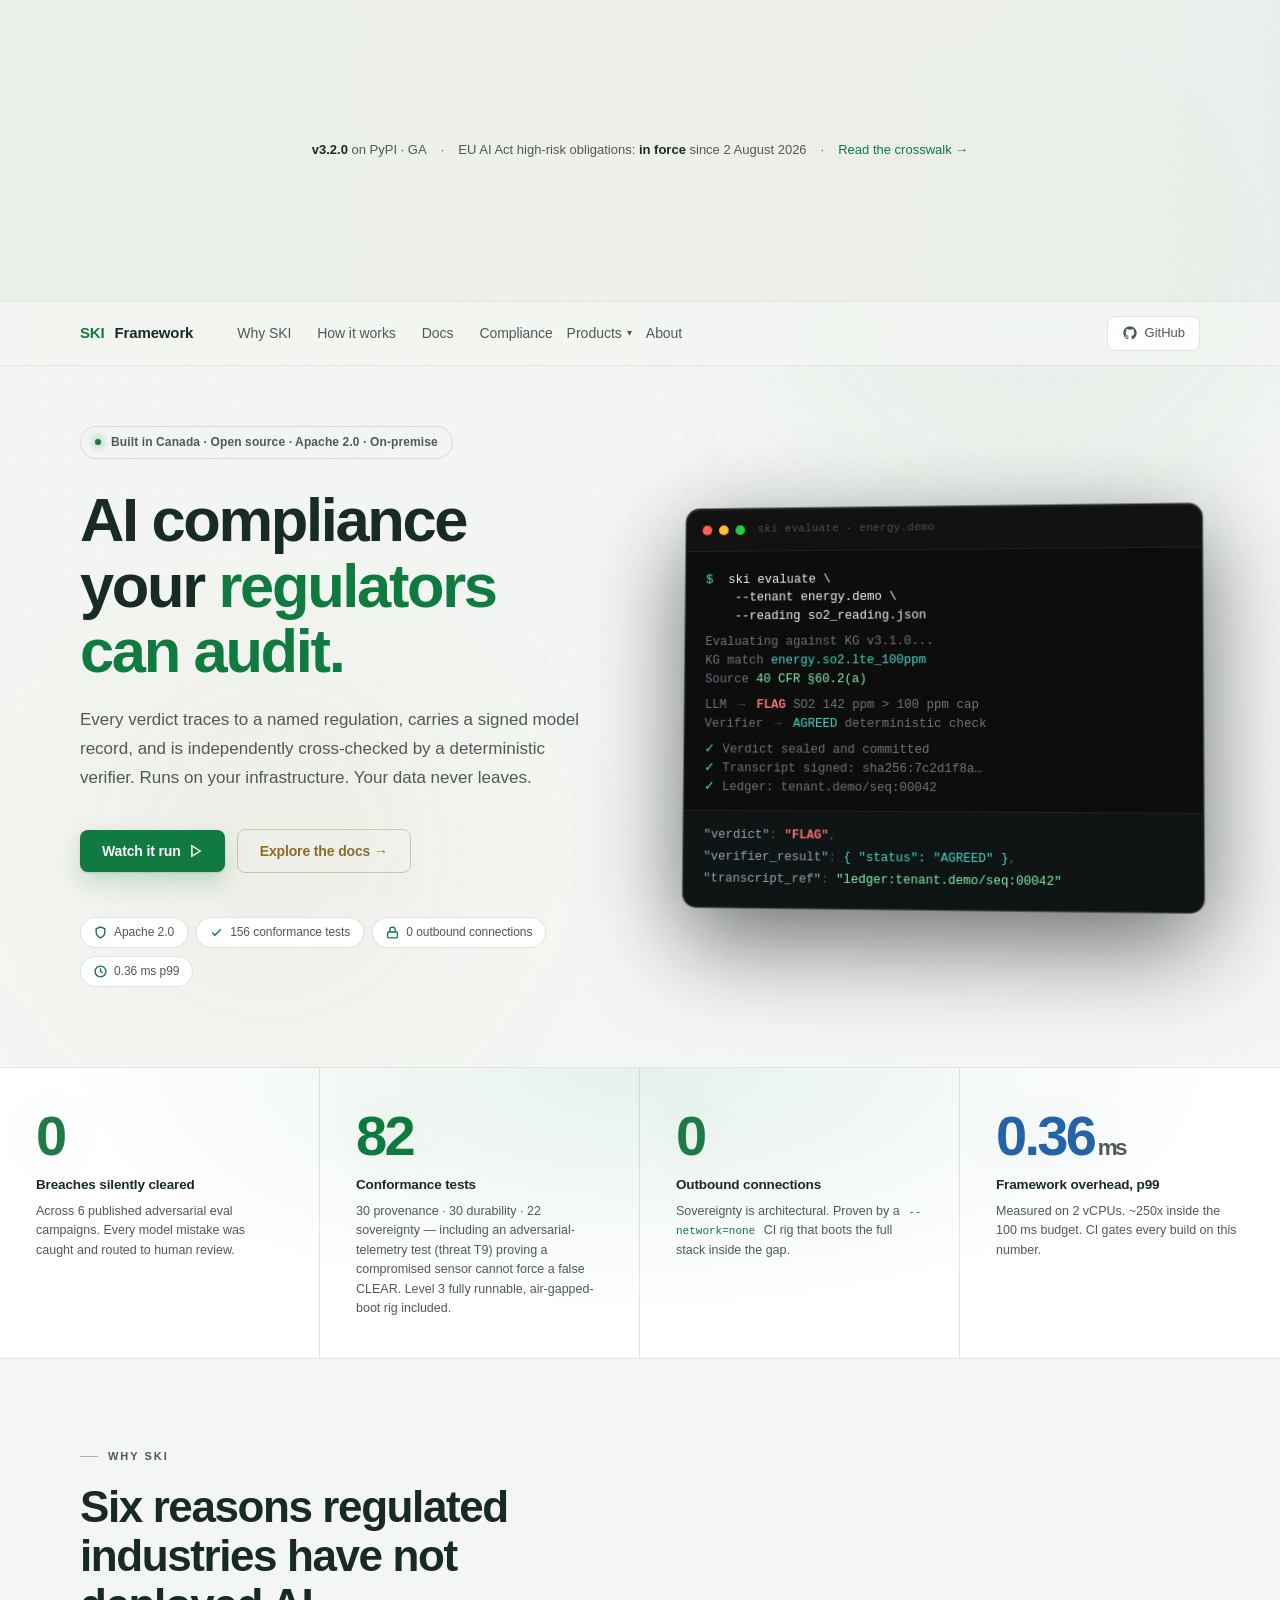
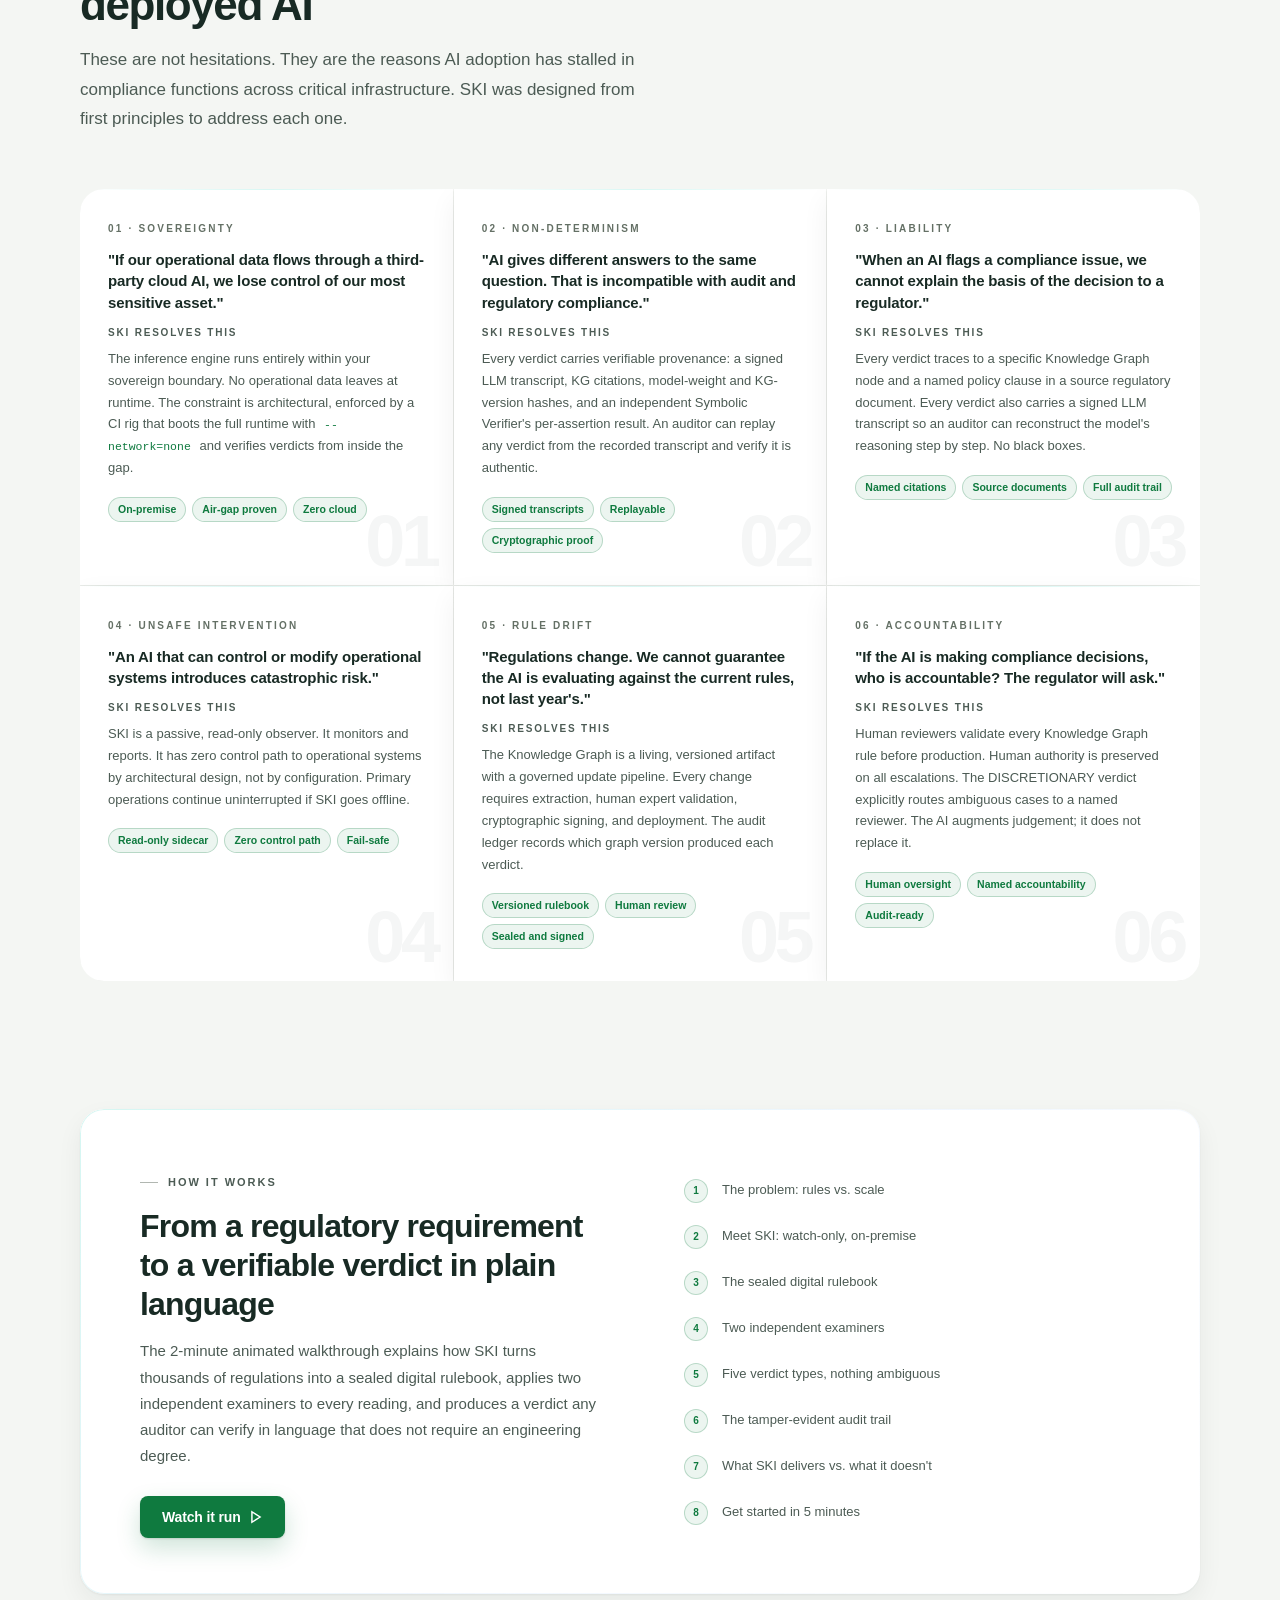
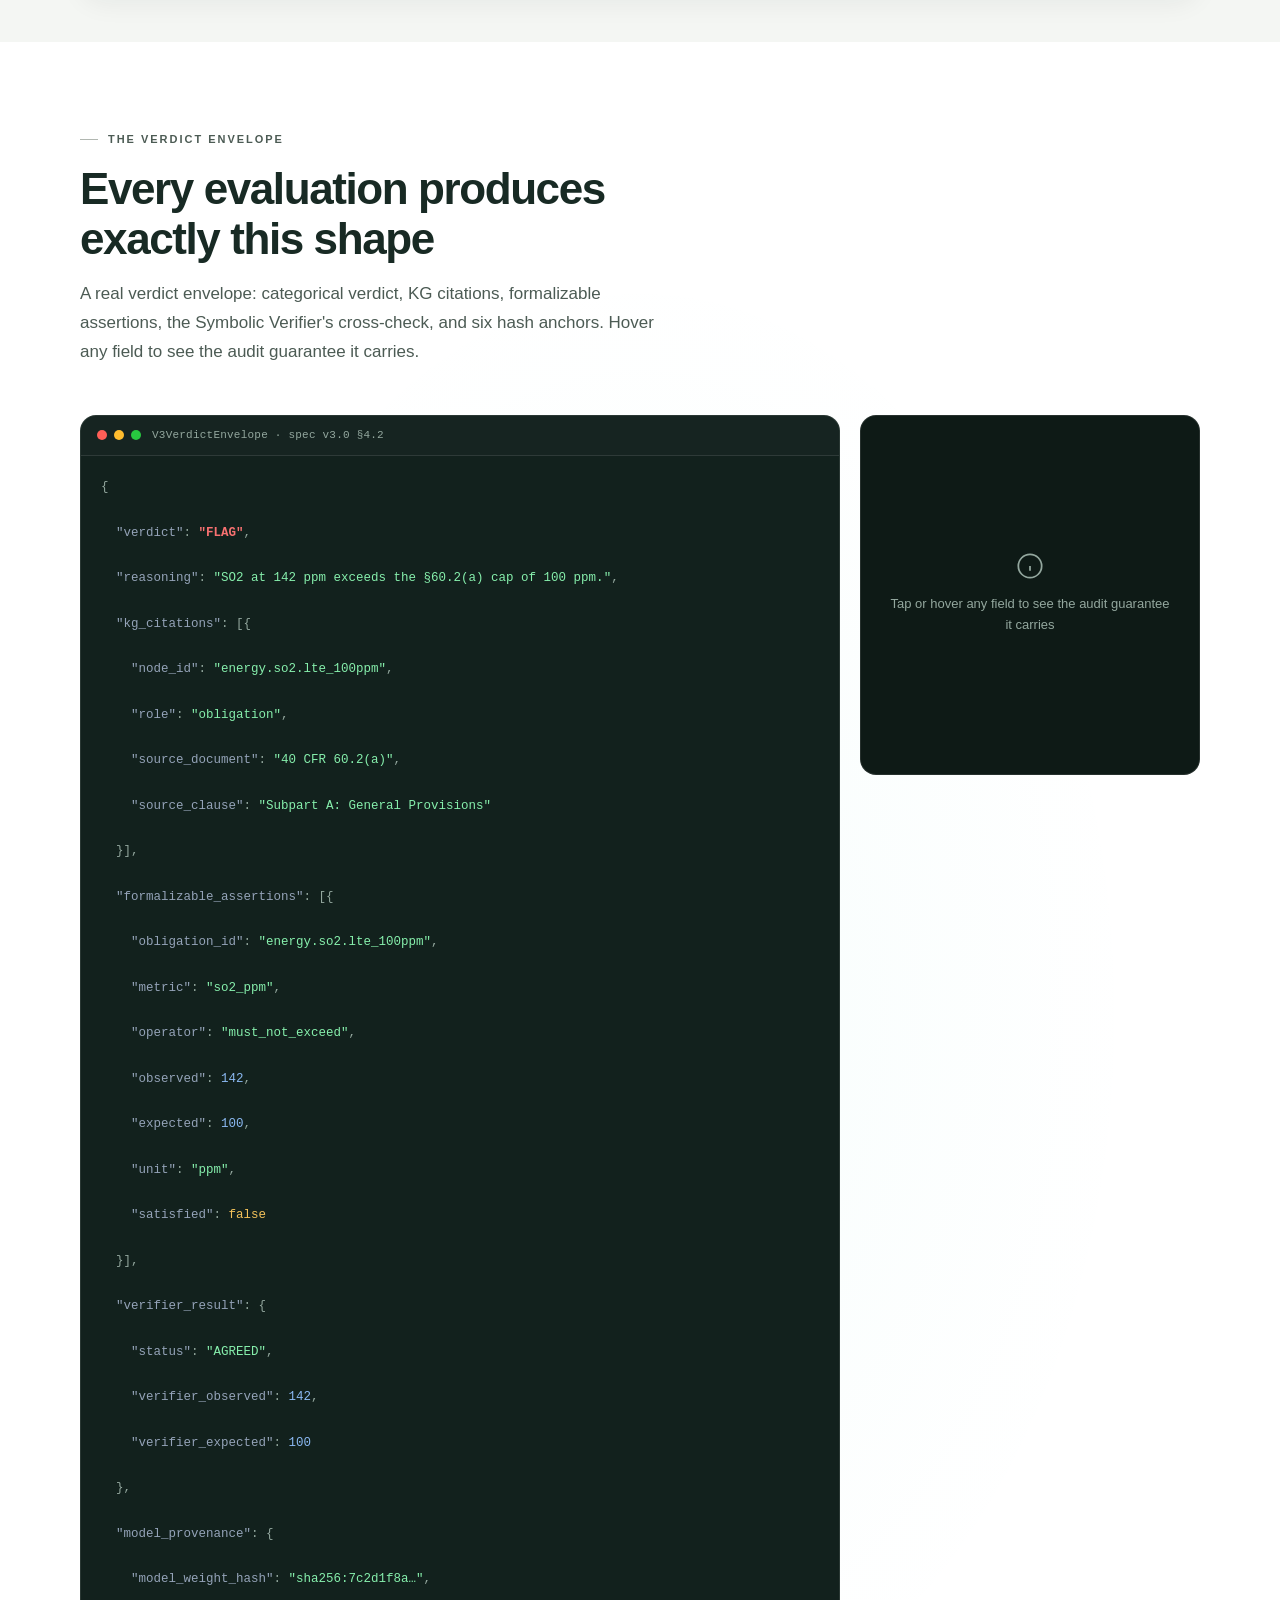
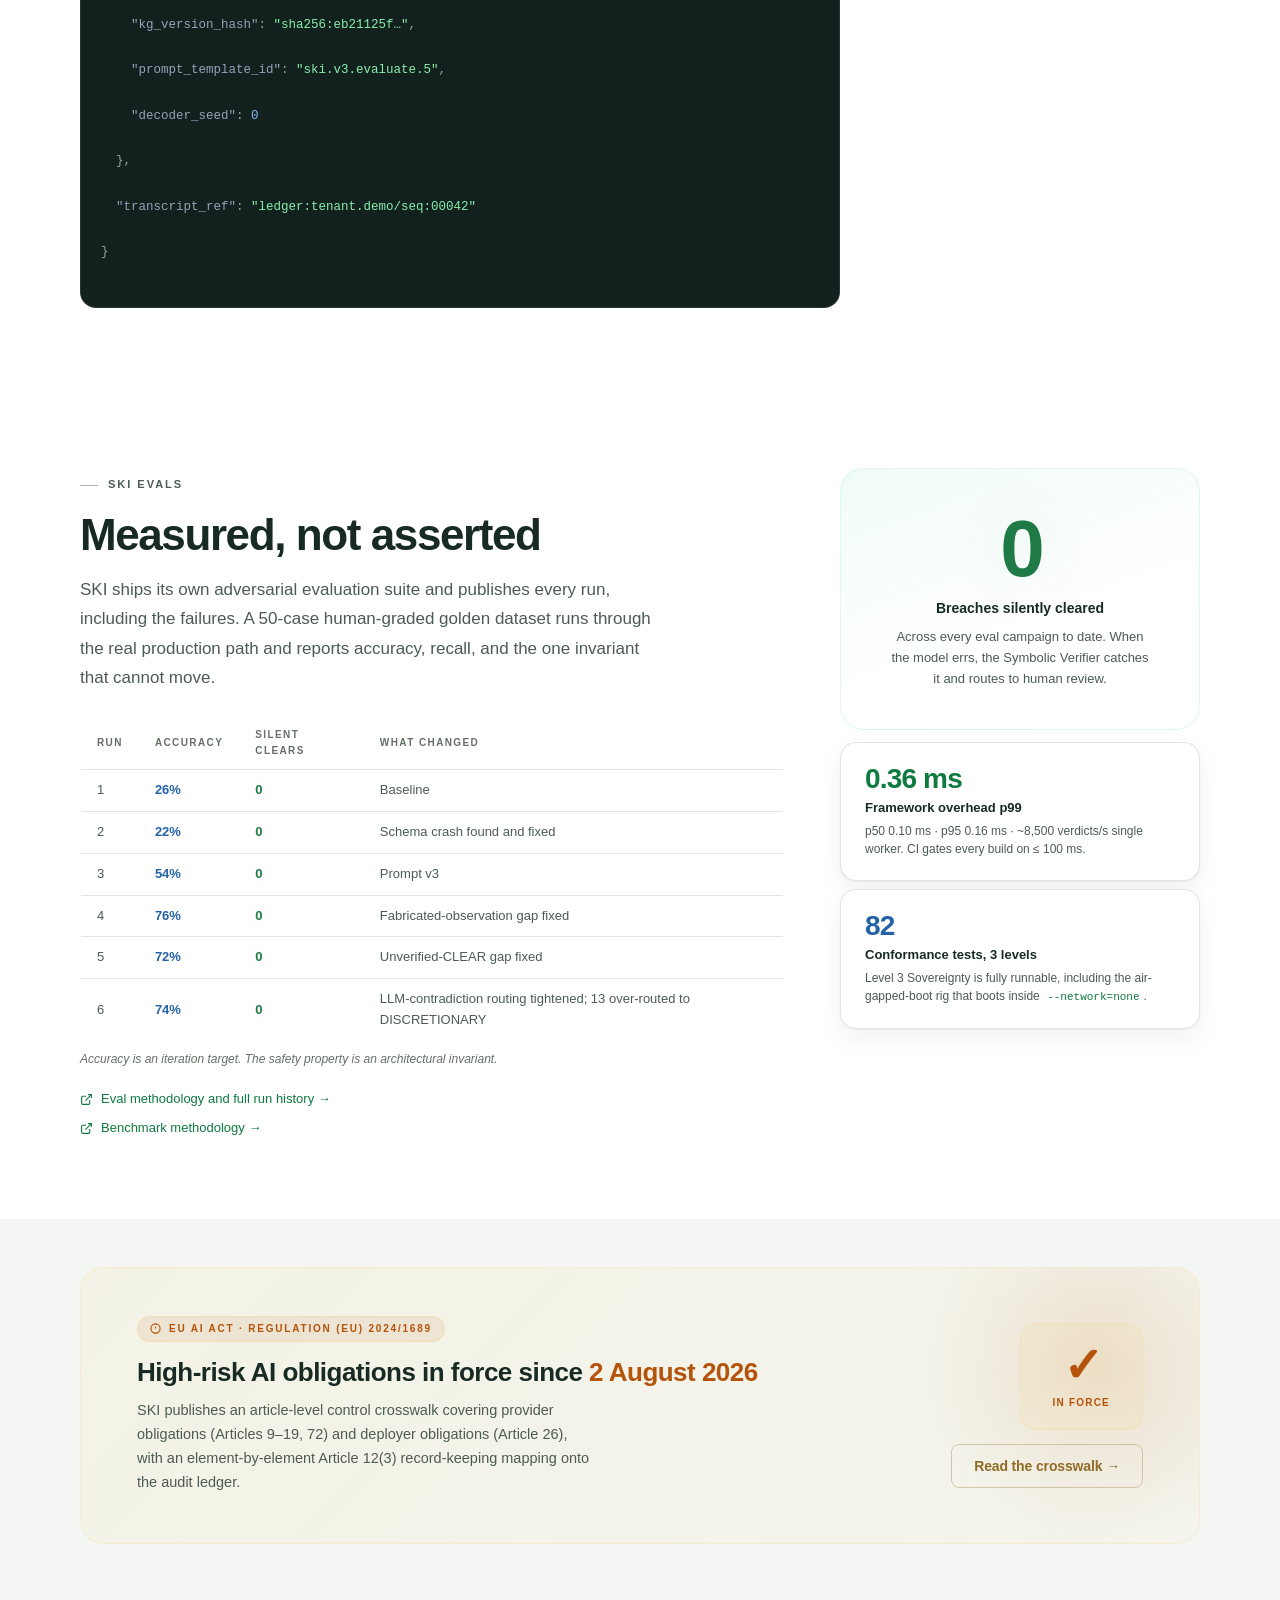
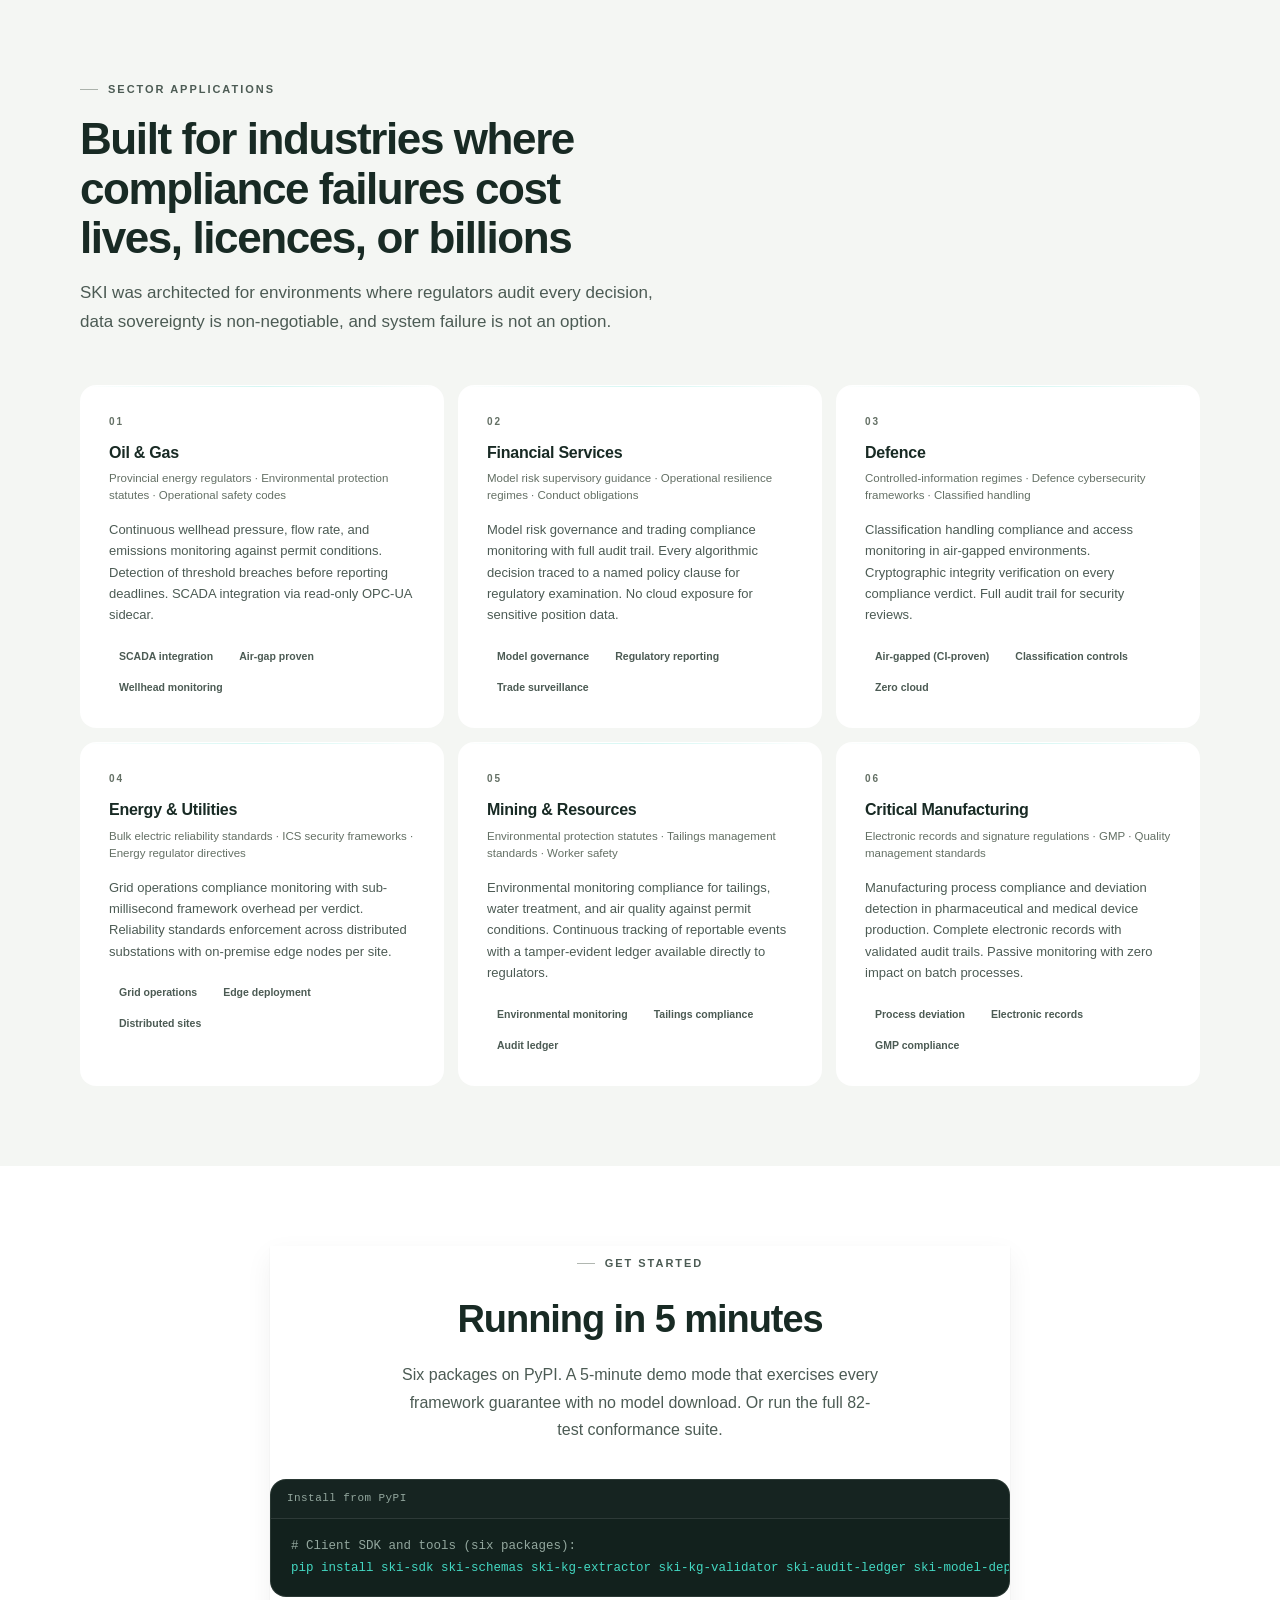
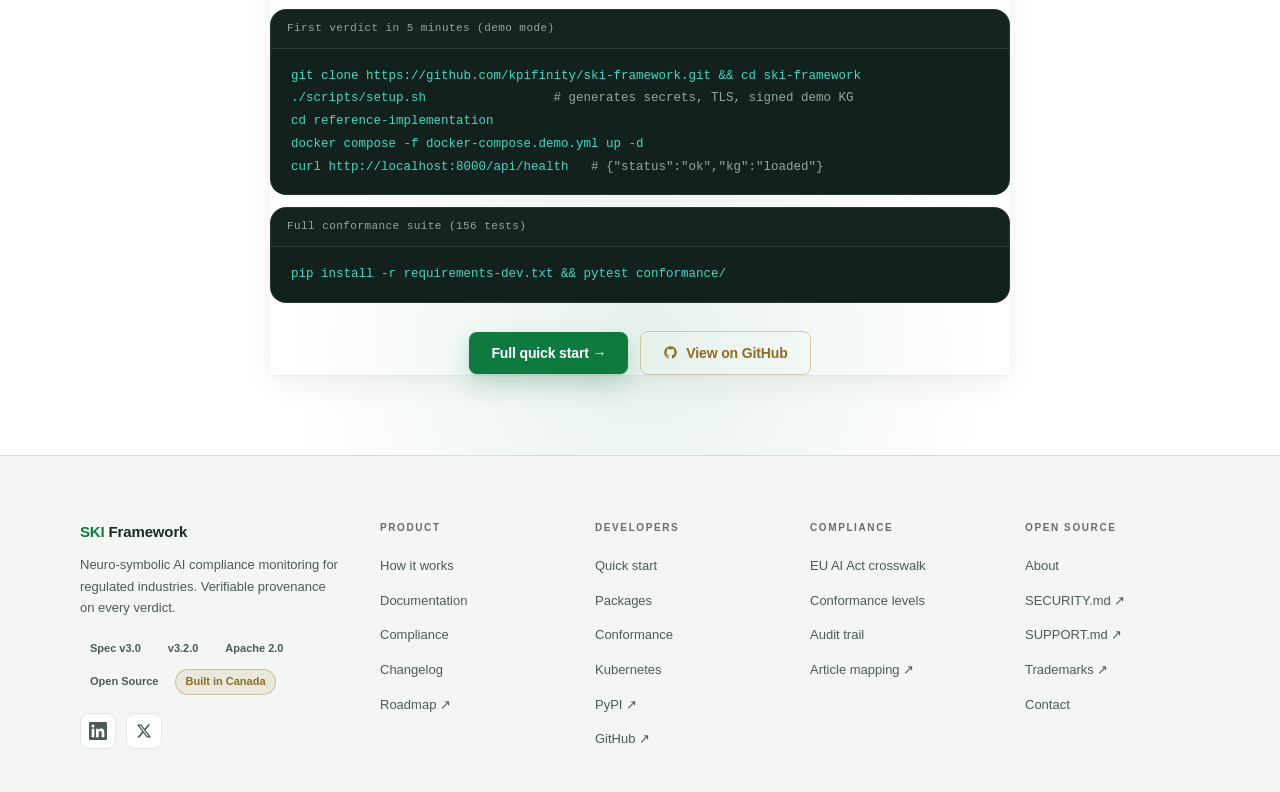
==== commit 5c68c43d: "site: v3.2.0 release - Version: v3.2.0 in the header badge and footer on every page, the docs   hero" ====
--- a/index.html
+++ b/index.html
@@ -62,7 +62,7 @@
       "applicationCategory": "BusinessApplication",
       "applicationSubCategory": "Compliance Monitoring Software",
       "operatingSystem": "Linux",
-      "softwareVersion": "3.1.0",
+      "softwareVersion": "3.2.0",
       "softwareRequirements": "Docker, Python 3.10+",
       "codeRepository": "https://github.com/kpifinity/ski-framework",
       "downloadUrl": "https://pypi.org/project/ski-sdk/",
@@ -82,9 +82,9 @@
         "Neuro-symbolic dual examiner: LLM plus deterministic Symbolic Verifier",
         "Five categorical verdict types: CLEAR, FLAG, DISCRETIONARY, NULL_UNMAPPED, NULL_STALE",
         "Six-anchor cryptographic provenance per verdict (model hash, KG hash, prompt hash, decoder seed, grammar hash)",
-        "Tamper-evident append-only audit ledger",
+        "Tamper-evident append-only audit ledger whose hash chain covers every stored decision record",
         "LLM-agnostic: Ollama and vLLM backends included",
-        "82 conformance tests across three levels",
+        "156 conformance tests across three levels",
         "EU AI Act Article 12(3) audit ledger mapping",
         "0.36 ms p99 framework overhead on 2 vCPUs",
         "0 breaches silently cleared across 6 published adversarial eval campaigns"
@@ -113,7 +113,7 @@
 
 <!-- Announcement banner -->
 <div class="announce" role="banner">
-  <span><strong>v3.1.0</strong> on PyPI · GA</span>
+  <span><strong>v3.2.0</strong> on PyPI · GA</span>
   <span class="announce-sep">·</span>
   <span>EU AI Act high-risk obligations: <strong>in force</strong> since 2 August 2026</span>
   <span class="announce-sep">·</span>
@@ -197,7 +197,7 @@
         </div>
         <div class="trust-item">
           <svg width="13" height="13" viewBox="0 0 24 24" fill="none" stroke="currentColor" stroke-width="2.5" aria-hidden="true"><polyline points="20 6 9 17 4 12"/></svg>
-          82 conformance tests
+          156 conformance tests
         </div>
         <div class="trust-item">
           <svg width="13" height="13" viewBox="0 0 24 24" fill="none" stroke="currentColor" stroke-width="2.5" aria-hidden="true"><rect x="3" y="11" width="18" height="11" rx="2"/><path d="M7 11V7a5 5 0 0110 0v4"/></svg>
@@ -656,7 +656,7 @@
 
       <div class="code-block">
         <div class="code-block-header">
-          <span class="code-block-title">Full conformance suite (82 tests)</span>
+          <span class="code-block-title">Full conformance suite (156 tests)</span>
         </div>
         <pre><code><span class="cmd">pip install -r requirements-dev.txt && pytest conformance/</span></code></pre>
       </div>
@@ -683,7 +683,7 @@
         <p class="footer-tagline">Neuro-symbolic AI compliance monitoring for regulated industries. Verifiable provenance on every verdict.</p>
         <div class="footer-badges">
           <span class="footer-badge">Spec v3.0</span>
-          <span class="footer-badge">v3.1.0</span>
+          <span class="footer-badge">v3.2.0</span>
           <span class="footer-badge">Apache 2.0</span>
           <span class="footer-badge">Open Source</span>
           <span class="footer-badge">Built in Canada</span>
--- a/assets/css/styles.css
+++ b/assets/css/styles.css
@@ -2021,7 +2021,7 @@
   --green:#1F7A46; --green-bg:rgba(31,122,70,0.09); --green-glow:rgba(31,122,70,0.12);
   --amber:#B45309; --amber-bg:rgba(180,83,9,0.09); --amber-glow:rgba(180,83,9,0.12);
   --red:#C0362C; --red-bg:rgba(192,54,44,0.08);
-  --text:#182A24; --text-2:#4C5B54; --text-3:#74827B;
+  --text:#182A24; --text-2:#4C5B54; --text-3:#647065;
   --brass:#8F6B24; --brass-bg:rgba(143,107,36,0.10); --brass-bd:rgba(143,107,36,0.32);
   background:var(--bg); color:var(--text);
 }
@@ -2073,3 +2073,9 @@
 .footer-social{ display:flex; gap:10px; margin-top:18px; }
 .footer-social a{ display:inline-flex; align-items:center; justify-content:center; width:36px; height:36px; border-radius:9px; border:1px solid var(--border); color:var(--text-2); background:var(--bg-card); transition:color .15s ease, border-color .15s ease, background .15s ease; }
 .footer-social a:hover{ color:var(--teal); border-color:var(--teal-border); background:var(--teal-bg); }
+
+/* a11y: legible 'In force' label on light; reduced-motion support */
+body.theme-light .euai-days-label{ color:var(--amber); }
+@media (prefers-reduced-motion: reduce){
+  *,*::before,*::after{ animation-duration:0.001ms!important; animation-iteration-count:1!important; transition-duration:0.001ms!important; scroll-behavior:auto!important; }
+}
